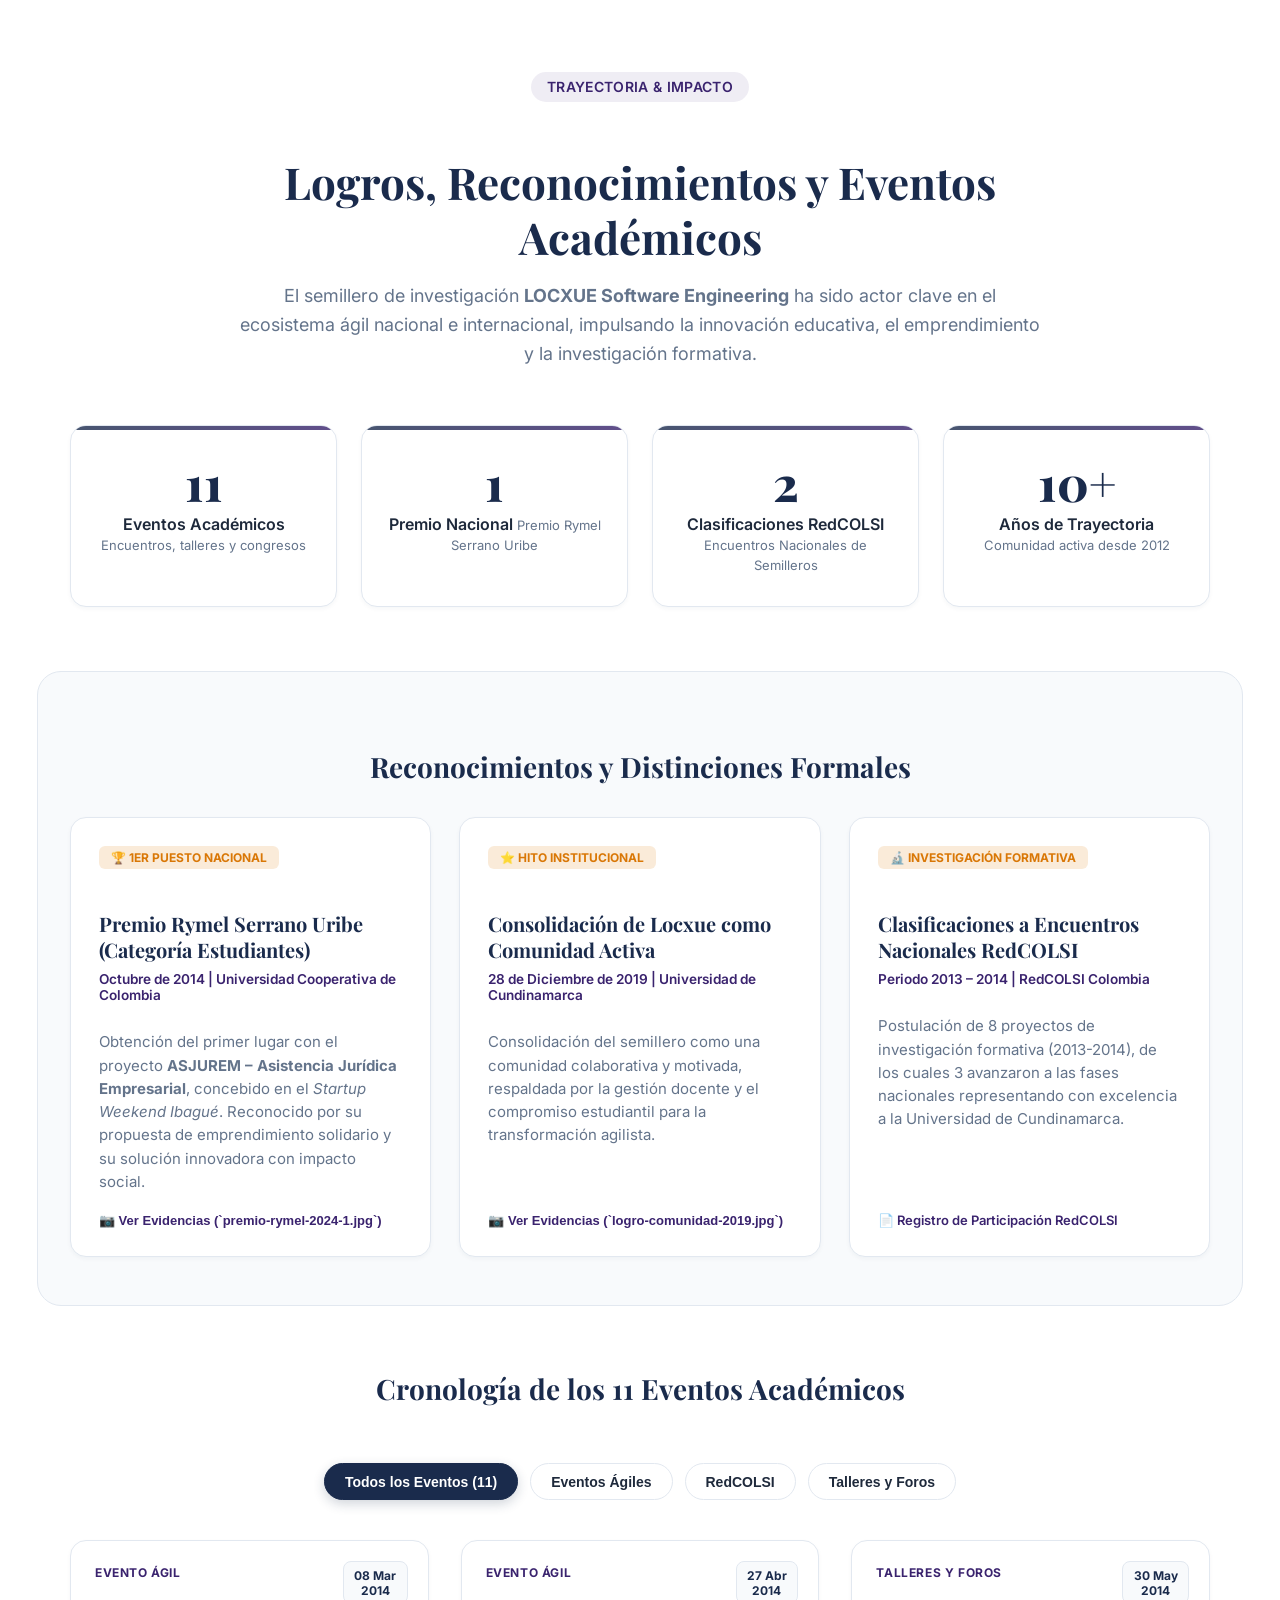
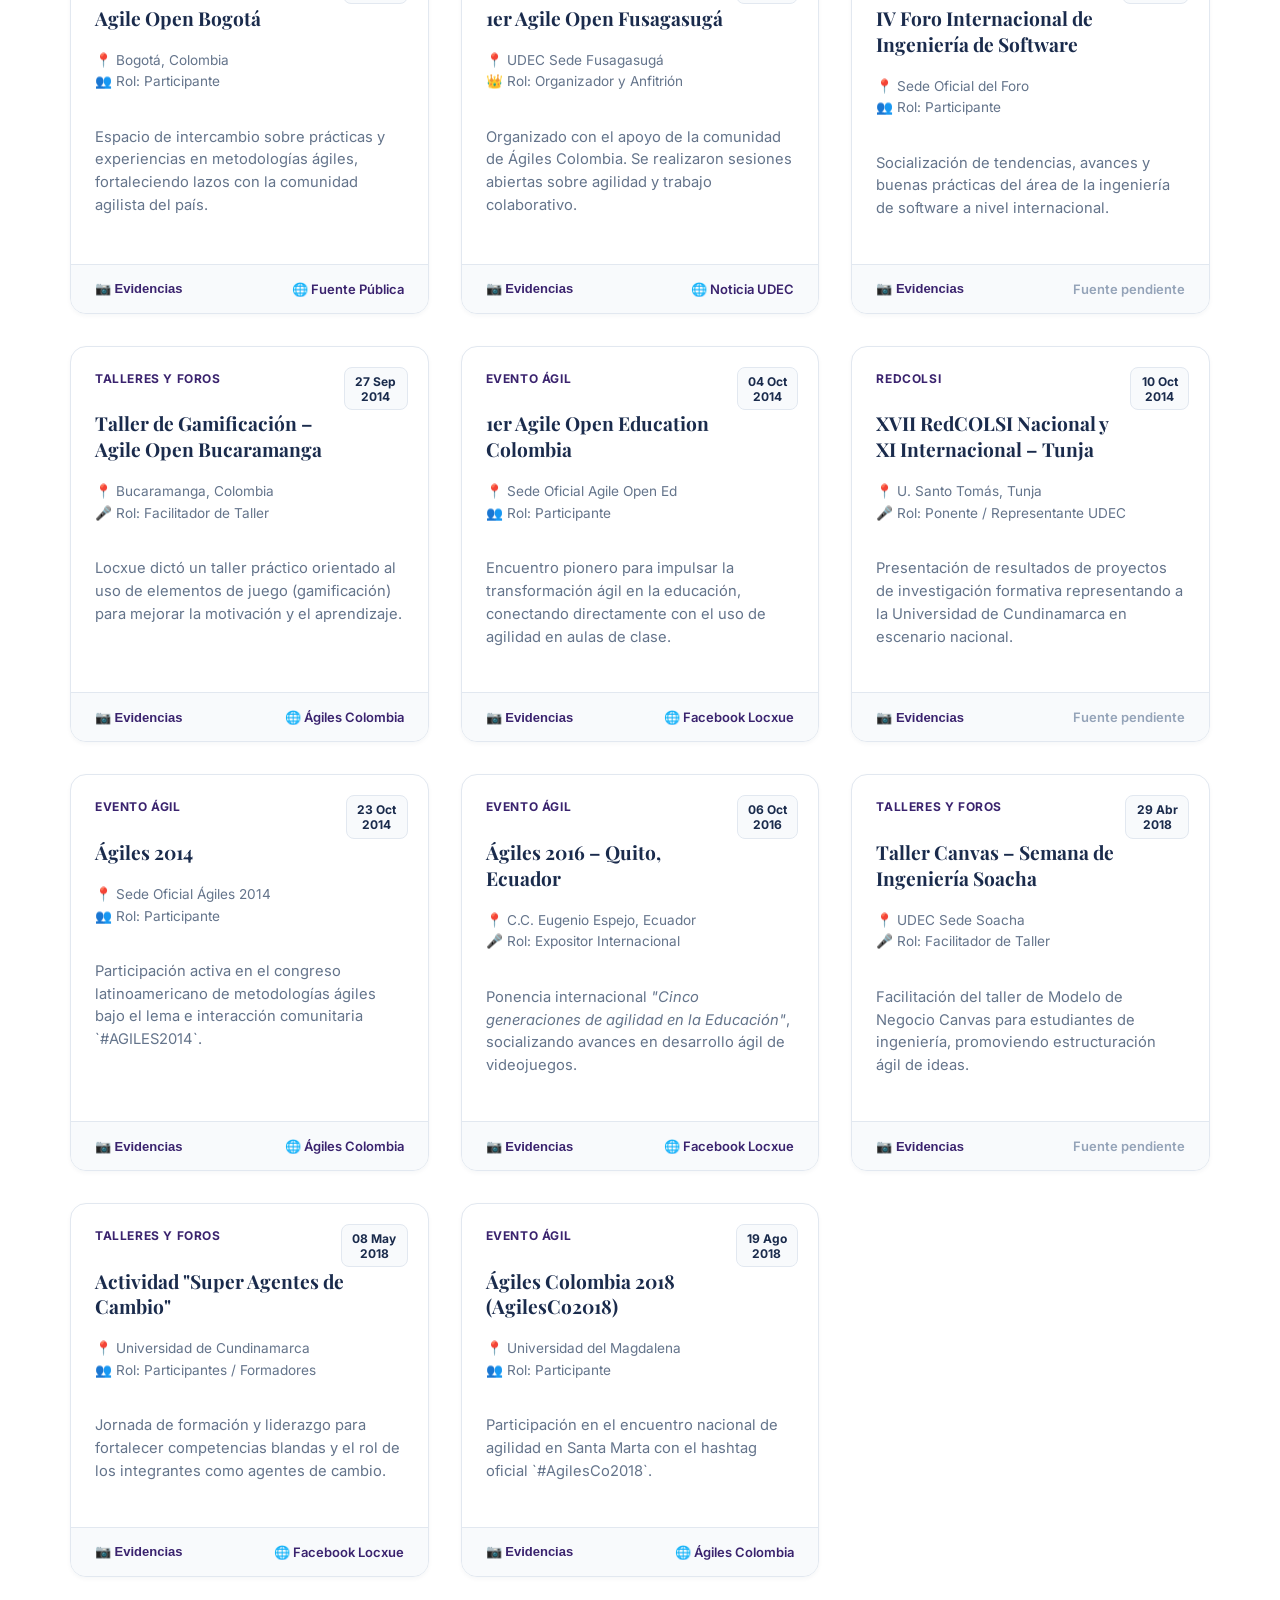
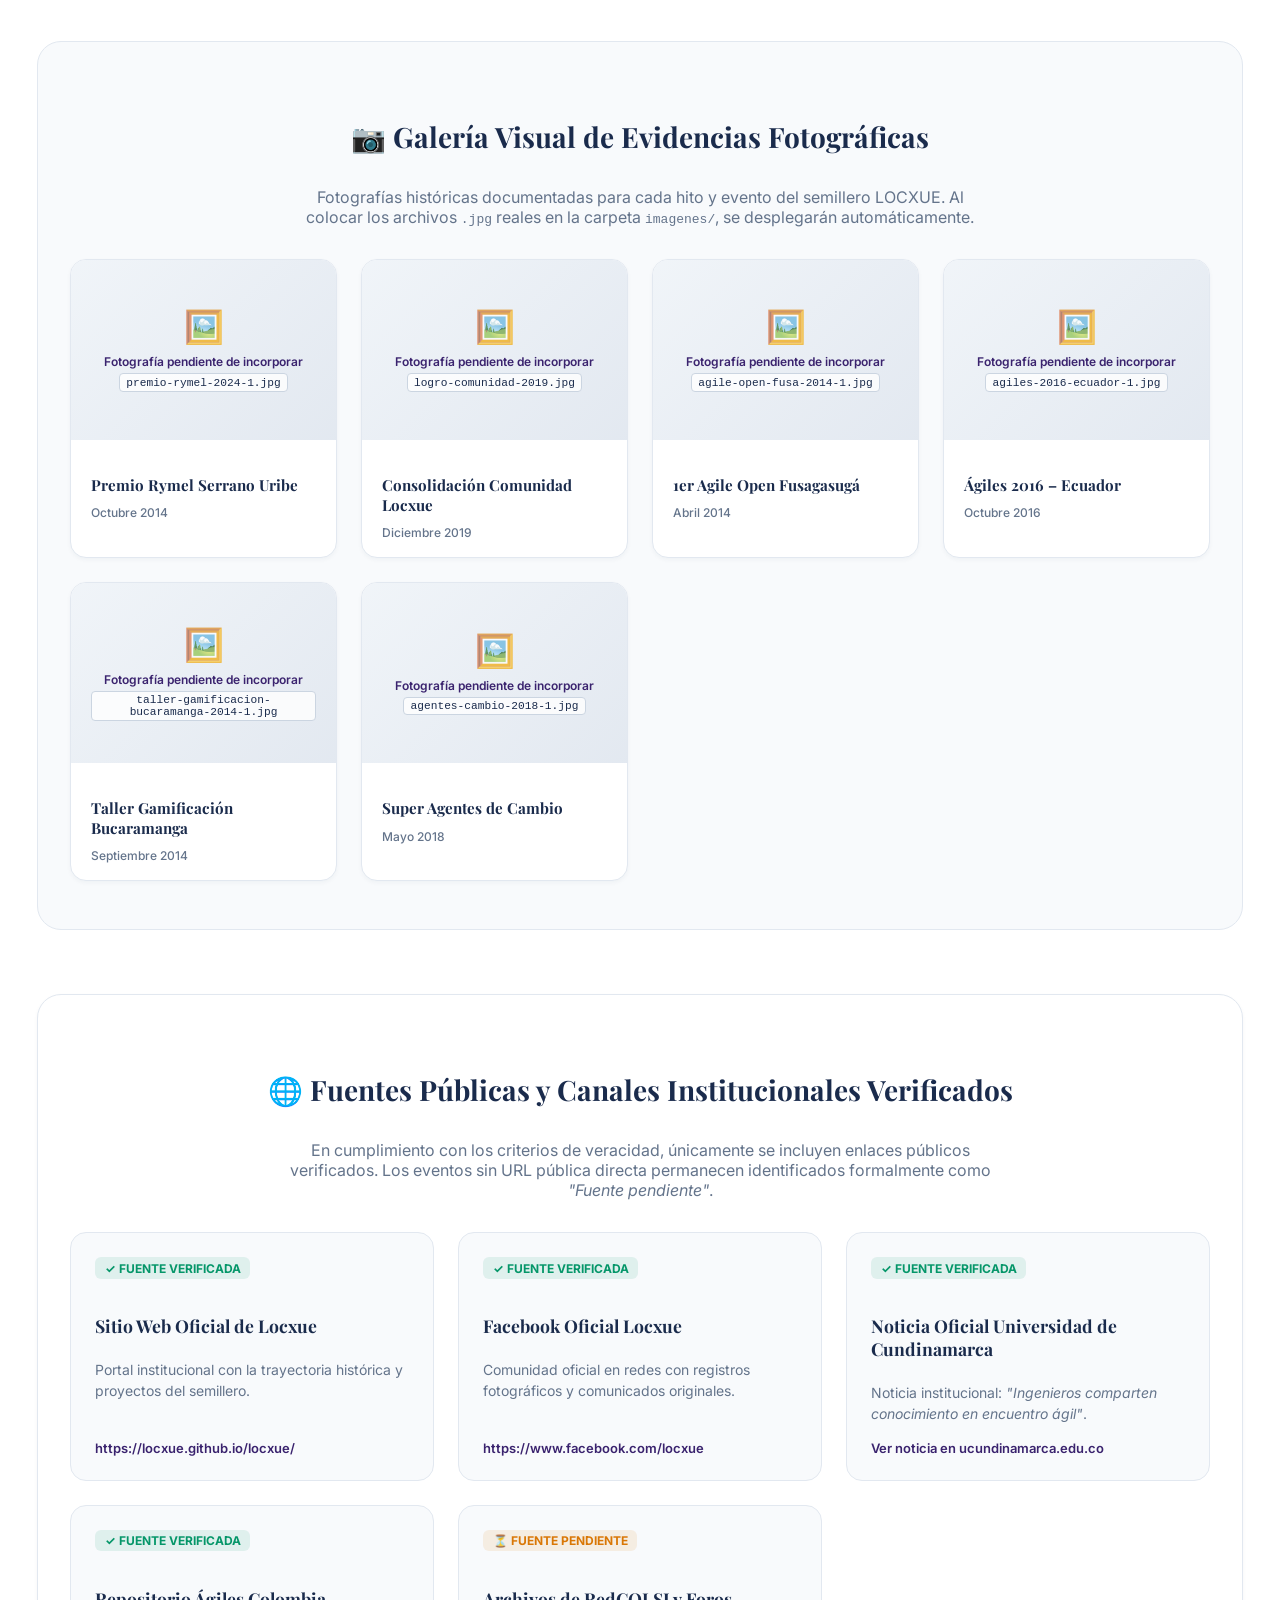
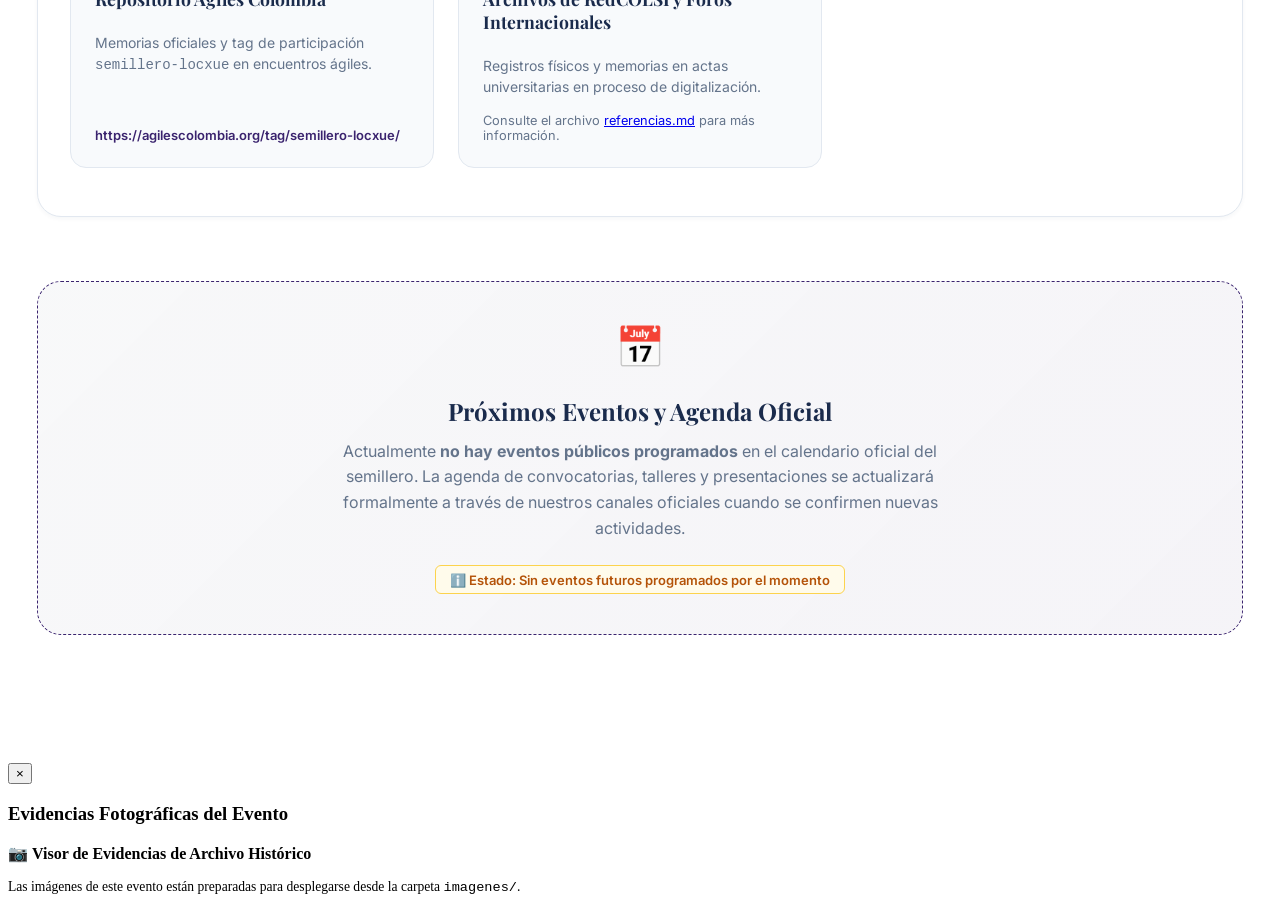
==== contenido/05-logros-eventos/index.html @ 5339eb07 "Implementa modulo de logros y eventos" ====
<!DOCTYPE html>
<html lang="es">
<head>
  <meta charset="UTF-8">
  <meta name="viewport" content="width=device-width, initial-scale=1.0">
  <title>Módulo 05: Logros, Reconocimientos y Eventos | Semillero LOCXUE</title>
  
  <!-- Fuentes Institucionales del Proyecto -->
  <link rel="preconnect" href="https://fonts.googleapis.com">
  <link rel="preconnect" href="https://fonts.gstatic.com" crossorigin>
  <link href="https://fonts.googleapis.com/css2?family=Inter:wght@300;400;500;600;700&family=Playfair+Display:wght@600;700;800&display=swap" rel="stylesheet">
  
  <!-- Estilos Aislados del Módulo -->
  <link rel="stylesheet" href="styles.css">
</head>
<body>

  <!-- ==========================================================================
       INICIO DEL MÓDULO 05: LOGROS Y EVENTOS (.logros-eventos-module)
       ========================================================================== -->
  <section id="logros-eventos" class="logros-eventos-module" aria-labelledby="lem-main-heading">
    
    <!-- Encabezado Principal -->
    <div class="lem-header">
      <span class="lem-header__badge">Trayectoria & Impacto</span>
      <h2 id="lem-main-heading" class="lem-header__title">Logros, Reconocimientos y Eventos Académicos</h2>
      <p class="lem-header__description">
        El semillero de investigación <strong>LOCXUE Software Engineering</strong> ha sido actor clave en el ecosistema ágil nacional e internacional, impulsando la innovación educativa, el emprendimiento y la investigación formativa.
      </p>
    </div>

    <!-- 1. Los 4 Contadores con Valores Reales -->
    <div class="lem-stats-grid">
      <div class="lem-stat-card">
        <span class="lem-stat-card__number" data-target="11">0</span>
        <span class="lem-stat-card__label">Eventos Académicos</span>
        <span class="lem-stat-card__subtext">Encuentros, talleres y congresos</span>
      </div>
      <div class="lem-stat-card">
        <span class="lem-stat-card__number" data-target="1">0</span>
        <span class="lem-stat-card__label">Premio Nacional</span>
        <span class="lem-stat-card__subtext">Premio Rymel Serrano Uribe</span>
      </div>
      <div class="lem-stat-card">
        <span class="lem-stat-card__number" data-target="2">0</span>
        <span class="lem-stat-card__label">Clasificaciones RedCOLSI</span>
        <span class="lem-stat-card__subtext">Encuentros Nacionales de Semilleros</span>
      </div>
      <div class="lem-stat-card">
        <span class="lem-stat-card__number" data-target="10" data-suffix="+">0</span>
        <span class="lem-stat-card__label">Años de Trayectoria</span>
        <span class="lem-stat-card__subtext">Comunidad activa desde 2012</span>
      </div>
    </div>

    <!-- 2. Reconocimientos y Logros Destacados -->
    <div class="lem-highlights-section">
      <h3 class="lem-section-subtitle">Reconocimientos y Distinciones Formales</h3>
      <div class="lem-highlights-grid">
        
        <!-- Reconocimiento 1 -->
        <article class="lem-highlight-card">
          <span class="lem-highlight-card__badge">🏆 1er Puesto Nacional</span>
          <h4 class="lem-highlight-card__title">Premio Rymel Serrano Uribe (Categoría Estudiantes)</h4>
          <div class="lem-highlight-card__meta">Octubre de 2014 | Universidad Cooperativa de Colombia</div>
          <p class="lem-highlight-card__desc">
            Obtención del primer lugar con el proyecto <strong>ASJUREM – Asistencia Jurídica Empresarial</strong>, concebido en el <em>Startup Weekend Ibagué</em>. Reconocido por su propuesta de emprendimiento solidario y su solución innovadora con impacto social.
          </p>
          <button class="lem-btn-link lem-btn-evidence" data-event-title="Premio Rymel Serrano Uribe" data-files="premio-rymel-2024-1.jpg, participantes-2014.jpg">
            📷 Ver Evidencias (`premio-rymel-2024-1.jpg`)
          </button>
        </article>

        <!-- Reconocimiento 2 -->
        <article class="lem-highlight-card">
          <span class="lem-highlight-card__badge">⭐ Hito Institucional</span>
          <h4 class="lem-highlight-card__title">Consolidación de Locxue como Comunidad Activa</h4>
          <div class="lem-highlight-card__meta">28 de Diciembre de 2019 | Universidad de Cundinamarca</div>
          <p class="lem-highlight-card__desc">
            Consolidación del semillero como una comunidad colaborativa y motivada, respaldada por la gestión docente y el compromiso estudiantil para la transformación agilista.
          </p>
          <button class="lem-btn-link lem-btn-evidence" data-event-title="Consolidación de Comunidad Locxue" data-files="logro-comunidad-2019.jpg">
            📷 Ver Evidencias (`logro-comunidad-2019.jpg`)
          </button>
        </article>

        <!-- Reconocimiento 3 -->
        <article class="lem-highlight-card">
          <span class="lem-highlight-card__badge">🔬 Investigación Formativa</span>
          <h4 class="lem-highlight-card__title">Clasificaciones a Encuentros Nacionales RedCOLSI</h4>
          <div class="lem-highlight-card__meta">Periodo 2013 – 2014 | RedCOLSI Colombia</div>
          <p class="lem-highlight-card__desc">
            Postulación de 8 proyectos de investigación formativa (2013-2014), de los cuales 3 avanzaron a las fases nacionales representando con excelencia a la Universidad de Cundinamarca.
          </p>
          <a href="referencias.md" class="lem-btn-link" target="_blank">
            📄 Registro de Participación RedCOLSI
          </a>
        </article>

      </div>
    </div>

    <!-- 3. Filtros por Categorías -->
    <div class="lem-header">
      <h3 class="lem-section-subtitle">Cronología de los 11 Eventos Académicos</h3>
    </div>
    
    <div class="lem-filters-container">
      <button class="lem-filter-btn active" data-filter="todos">Todos los Eventos (11)</button>
      <button class="lem-filter-btn" data-filter="agiles">Eventos Ágiles</button>
      <button class="lem-filter-btn" data-filter="redcolsi">RedCOLSI</button>
      <button class="lem-filter-btn" data-filter="talleres">Talleres y Foros</button>
    </div>

    <!-- 4. Grilla de los 11 Eventos Realizados -->
    <div class="lem-events-grid">
      
      <!-- Evento 1 -->
      <article class="lem-event-card" data-category="agiles">
        <div class="lem-event-card__header">
          <div class="lem-event-card__date-badge">08 Mar<br>2014</div>
          <span class="lem-event-card__category">Evento Ágil</span>
          <h4 class="lem-event-card__title">Agile Open Bogotá</h4>
        </div>
        <div class="lem-event-card__body">
          <ul class="lem-event-card__meta-list">
            <li class="lem-event-card__meta-item">📍 Bogotá, Colombia</li>
            <li class="lem-event-card__meta-item">👥 Rol: Participante</li>
          </ul>
          <p class="lem-event-card__desc">
            Espacio de intercambio sobre prácticas y experiencias en metodologías ágiles, fortaleciendo lazos con la comunidad agilista del país.
          </p>
        </div>
        <div class="lem-event-card__footer">
          <button class="lem-btn-link lem-btn-evidence" data-event-title="Agile Open Bogotá" data-files="agile-open-bogota-2014-1.jpg, agile-open-bogota-2014-2.jpg">
            📷 Evidencias
          </button>
          <a href="https://www.facebook.com/locxue" class="lem-btn-link" target="_blank" rel="noopener">🌐 Fuente Pública</a>
        </div>
      </article>

      <!-- Evento 2 -->
      <article class="lem-event-card" data-category="agiles">
        <div class="lem-event-card__header">
          <div class="lem-event-card__date-badge">27 Abr<br>2014</div>
          <span class="lem-event-card__category">Evento Ágil</span>
          <h4 class="lem-event-card__title">1er Agile Open Fusagasugá</h4>
        </div>
        <div class="lem-event-card__body">
          <ul class="lem-event-card__meta-list">
            <li class="lem-event-card__meta-item">📍 UDEC Sede Fusagasugá</li>
            <li class="lem-event-card__meta-item">👑 Rol: Organizador y Anfitrión</li>
          </ul>
          <p class="lem-event-card__desc">
            Organizado con el apoyo de la comunidad de Ágiles Colombia. Se realizaron sesiones abiertas sobre agilidad y trabajo colaborativo.
          </p>
        </div>
        <div class="lem-event-card__footer">
          <button class="lem-btn-link lem-btn-evidence" data-event-title="1er Agile Open Fusagasugá" data-files="agile-open-fusa-2014-1.jpg, agile-open-fusa-2014-2.jpg, agile-open-fusa-2014-3.jpg">
            📷 Evidencias
          </button>
          <a href="https://www.ucundinamarca.edu.co/index.php/noticias-ucundinamarca/85-noticias-sede-fusagasuga/806-ingenieros-comparten-conocimiento-en-el-encuentro-de-metodologias-agiles" class="lem-btn-link" target="_blank" rel="noopener">🌐 Noticia UDEC</a>
        </div>
      </article>

      <!-- Evento 3 -->
      <article class="lem-event-card" data-category="talleres">
        <div class="lem-event-card__header">
          <div class="lem-event-card__date-badge">30 May<br>2014</div>
          <span class="lem-event-card__category">Talleres y Foros</span>
          <h4 class="lem-event-card__title">IV Foro Internacional de Ingeniería de Software</h4>
        </div>
        <div class="lem-event-card__body">
          <ul class="lem-event-card__meta-list">
            <li class="lem-event-card__meta-item">📍 Sede Oficial del Foro</li>
            <li class="lem-event-card__meta-item">👥 Rol: Participante</li>
          </ul>
          <p class="lem-event-card__desc">
            Socialización de tendencias, avances y buenas prácticas del área de la ingeniería de software a nivel internacional.
          </p>
        </div>
        <div class="lem-event-card__footer">
          <button class="lem-btn-link lem-btn-evidence" data-event-title="IV Foro Internacional de Ingeniería de Software" data-files="foro-internacional-2014-1.jpg, foro-internacional-2014-2.jpg">
            📷 Evidencias
          </button>
          <span class="lem-btn-link lem-btn-link--disabled">Fuente pendiente</span>
        </div>
      </article>

      <!-- Evento 4 -->
      <article class="lem-event-card" data-category="talleres">
        <div class="lem-event-card__header">
          <div class="lem-event-card__date-badge">27 Sep<br>2014</div>
          <span class="lem-event-card__category">Talleres y Foros</span>
          <h4 class="lem-event-card__title">Taller de Gamificación – Agile Open Bucaramanga</h4>
        </div>
        <div class="lem-event-card__body">
          <ul class="lem-event-card__meta-list">
            <li class="lem-event-card__meta-item">📍 Bucaramanga, Colombia</li>
            <li class="lem-event-card__meta-item">🎤 Rol: Facilitador de Taller</li>
          </ul>
          <p class="lem-event-card__desc">
            Locxue dictó un taller práctico orientado al uso de elementos de juego (gamificación) para mejorar la motivación y el aprendizaje.
          </p>
        </div>
        <div class="lem-event-card__footer">
          <button class="lem-btn-link lem-btn-evidence" data-event-title="Taller de Gamificación Bucaramanga" data-files="taller-gamificacion-bucaramanga-2014-1.jpg, taller-gamificacion-bucaramanga-2014-2.jpg">
            📷 Evidencias
          </button>
          <a href="https://agilescolombia.org/tag/semillero-locxue/" class="lem-btn-link" target="_blank" rel="noopener">🌐 Ágiles Colombia</a>
        </div>
      </article>

      <!-- Evento 5 -->
      <article class="lem-event-card" data-category="agiles">
        <div class="lem-event-card__header">
          <div class="lem-event-card__date-badge">04 Oct<br>2014</div>
          <span class="lem-event-card__category">Evento Ágil</span>
          <h4 class="lem-event-card__title">1er Agile Open Education Colombia</h4>
        </div>
        <div class="lem-event-card__body">
          <ul class="lem-event-card__meta-list">
            <li class="lem-event-card__meta-item">📍 Sede Oficial Agile Open Ed</li>
            <li class="lem-event-card__meta-item">👥 Rol: Participante</li>
          </ul>
          <p class="lem-event-card__desc">
            Encuentro pionero para impulsar la transformación ágil en la educación, conectando directamente con el uso de agilidad en aulas de clase.
          </p>
        </div>
        <div class="lem-event-card__footer">
          <button class="lem-btn-link lem-btn-evidence" data-event-title="1er Agile Open Education Colombia" data-files="agile-open-education-2014-1.jpg, agile-open-education-2014-2.jpg">
            📷 Evidencias
          </button>
          <a href="https://www.facebook.com/locxue" class="lem-btn-link" target="_blank" rel="noopener">🌐 Facebook Locxue</a>
        </div>
      </article>

      <!-- Evento 6 -->
      <article class="lem-event-card" data-category="redcolsi">
        <div class="lem-event-card__header">
          <div class="lem-event-card__date-badge">10 Oct<br>2014</div>
          <span class="lem-event-card__category">RedCOLSI</span>
          <h4 class="lem-event-card__title">XVII RedCOLSI Nacional y XI Internacional – Tunja</h4>
        </div>
        <div class="lem-event-card__body">
          <ul class="lem-event-card__meta-list">
            <li class="lem-event-card__meta-item">📍 U. Santo Tomás, Tunja</li>
            <li class="lem-event-card__meta-item">🎤 Rol: Ponente / Representante UDEC</li>
          </ul>
          <p class="lem-event-card__desc">
            Presentación de resultados de proyectos de investigación formativa representando a la Universidad de Cundinamarca en escenario nacional.
          </p>
        </div>
        <div class="lem-event-card__footer">
          <button class="lem-btn-link lem-btn-evidence" data-event-title="XVII RedCOLSI Tunja" data-files="redcolsi-tunja-2014-1.jpg, redcolsi-tunja-2014-2.jpg">
            📷 Evidencias
          </button>
          <span class="lem-btn-link lem-btn-link--disabled">Fuente pendiente</span>
        </div>
      </article>

      <!-- Evento 7 -->
      <article class="lem-event-card" data-category="agiles">
        <div class="lem-event-card__header">
          <div class="lem-event-card__date-badge">23 Oct<br>2014</div>
          <span class="lem-event-card__category">Evento Ágil</span>
          <h4 class="lem-event-card__title">Ágiles 2014</h4>
        </div>
        <div class="lem-event-card__body">
          <ul class="lem-event-card__meta-list">
            <li class="lem-event-card__meta-item">📍 Sede Oficial Ágiles 2014</li>
            <li class="lem-event-card__meta-item">👥 Rol: Participante</li>
          </ul>
          <p class="lem-event-card__desc">
            Participación activa en el congreso latinoamericano de metodologías ágiles bajo el lema e interacción comunitaria `#AGILES2014`.
          </p>
        </div>
        <div class="lem-event-card__footer">
          <button class="lem-btn-link lem-btn-evidence" data-event-title="Ágiles 2014" data-files="agiles-2014-1.jpg, agiles-2014-2.jpg">
            📷 Evidencias
          </button>
          <a href="https://agilescolombia.org/tag/semillero-locxue/" class="lem-btn-link" target="_blank" rel="noopener">🌐 Ágiles Colombia</a>
        </div>
      </article>

      <!-- Evento 8 -->
      <article class="lem-event-card" data-category="agiles">
        <div class="lem-event-card__header">
          <div class="lem-event-card__date-badge">06 Oct<br>2016</div>
          <span class="lem-event-card__category">Evento Ágil</span>
          <h4 class="lem-event-card__title">Ágiles 2016 – Quito, Ecuador</h4>
        </div>
        <div class="lem-event-card__body">
          <ul class="lem-event-card__meta-list">
            <li class="lem-event-card__meta-item">📍 C.C. Eugenio Espejo, Ecuador</li>
            <li class="lem-event-card__meta-item">🎤 Rol: Expositor Internacional</li>
          </ul>
          <p class="lem-event-card__desc">
            Ponencia internacional <em>"Cinco generaciones de agilidad en la Educación"</em>, socializando avances en desarrollo ágil de videojuegos.
          </p>
        </div>
        <div class="lem-event-card__footer">
          <button class="lem-btn-link lem-btn-evidence" data-event-title="Ágiles 2016 Ecuador" data-files="agiles-2016-ecuador-1.jpg">
            📷 Evidencias
          </button>
          <a href="https://www.facebook.com/locxue" class="lem-btn-link" target="_blank" rel="noopener">🌐 Facebook Locxue</a>
        </div>
      </article>

      <!-- Evento 9 -->
      <article class="lem-event-card" data-category="talleres">
        <div class="lem-event-card__header">
          <div class="lem-event-card__date-badge">29 Abr<br>2018</div>
          <span class="lem-event-card__category">Talleres y Foros</span>
          <h4 class="lem-event-card__title">Taller Canvas – Semana de Ingeniería Soacha</h4>
        </div>
        <div class="lem-event-card__body">
          <ul class="lem-event-card__meta-list">
            <li class="lem-event-card__meta-item">📍 UDEC Sede Soacha</li>
            <li class="lem-event-card__meta-item">🎤 Rol: Facilitador de Taller</li>
          </ul>
          <p class="lem-event-card__desc">
            Facilitación del taller de Modelo de Negocio Canvas para estudiantes de ingeniería, promoviendo estructuración ágil de ideas.
          </p>
        </div>
        <div class="lem-event-card__footer">
          <button class="lem-btn-link lem-btn-evidence" data-event-title="Taller Canvas Soacha" data-files="taller-canvas-soacha-2018-1.jpg, taller-canvas-soacha-2018-2.jpg">
            📷 Evidencias
          </button>
          <span class="lem-btn-link lem-btn-link--disabled">Fuente pendiente</span>
        </div>
      </article>

      <!-- Evento 10 -->
      <article class="lem-event-card" data-category="talleres">
        <div class="lem-event-card__header">
          <div class="lem-event-card__date-badge">08 May<br>2018</div>
          <span class="lem-event-card__category">Talleres y Foros</span>
          <h4 class="lem-event-card__title">Actividad "Super Agentes de Cambio"</h4>
        </div>
        <div class="lem-event-card__body">
          <ul class="lem-event-card__meta-list">
            <li class="lem-event-card__meta-item">📍 Universidad de Cundinamarca</li>
            <li class="lem-event-card__meta-item">👥 Rol: Participantes / Formadores</li>
          </ul>
          <p class="lem-event-card__desc">
            Jornada de formación y liderazgo para fortalecer competencias blandas y el rol de los integrantes como agentes de cambio.
          </p>
        </div>
        <div class="lem-event-card__footer">
          <button class="lem-btn-link lem-btn-evidence" data-event-title="Super Agentes de Cambio" data-files="agentes-cambio-2018-1.jpg, agentes-cambio-2018-2.jpg">
            📷 Evidencias
          </button>
          <a href="https://www.facebook.com/locxue" class="lem-btn-link" target="_blank" rel="noopener">🌐 Facebook Locxue</a>
        </div>
      </article>

      <!-- Evento 11 -->
      <article class="lem-event-card" data-category="agiles">
        <div class="lem-event-card__header">
          <div class="lem-event-card__date-badge">19 Ago<br>2018</div>
          <span class="lem-event-card__category">Evento Ágil</span>
          <h4 class="lem-event-card__title">Ágiles Colombia 2018 (AgilesCo2018)</h4>
        </div>
        <div class="lem-event-card__body">
          <ul class="lem-event-card__meta-list">
            <li class="lem-event-card__meta-item">📍 Universidad del Magdalena</li>
            <li class="lem-event-card__meta-item">👥 Rol: Participante</li>
          </ul>
          <p class="lem-event-card__desc">
            Participación en el encuentro nacional de agilidad en Santa Marta con el hashtag oficial `#AgilesCo2018`.
          </p>
        </div>
        <div class="lem-event-card__footer">
          <button class="lem-btn-link lem-btn-evidence" data-event-title="Ágiles Colombia 2018" data-files="agilesco2018-1.jpg, agilesco2018-2.jpg">
            📷 Evidencias
          </button>
          <a href="https://agilescolombia.org/tag/semillero-locxue/" class="lem-btn-link" target="_blank" rel="noopener">🌐 Ágiles Colombia</a>
        </div>
      </article>

    </div>

    <!-- 5. GALERÍA VISUAL DE EVIDENCIAS FOTOGRÁFICAS (Muestras vinculadas a imagenes/) -->
    <div class="lem-gallery-section">
      <h3 class="lem-section-subtitle">📷 Galería Visual de Evidencias Fotográficas</h3>
      <p style="text-align: center; color: var(--lem-text-muted); margin-bottom: 2rem; max-width: 700px; margin-inline: auto;">
        Fotografías históricas documentadas para cada hito y evento del semillero LOCXUE. Al colocar los archivos <code>.jpg</code> reales en la carpeta <code>imagenes/</code>, se desplegarán automáticamente.
      </p>

      <div class="lem-gallery-grid">
        
        <!-- Foto 1 -->
        <div class="lem-gallery-card">
          <div class="lem-gallery-card__img-box">
            <img src="imagenes/premio-rymel-2024-1.jpg" alt="Evidencia Premio Rymel Serrano Uribe" onerror="this.style.display='none'; this.nextElementSibling.style.display='flex';">
            <div class="lem-gallery-card__fallback" style="display: none;">
              <span class="lem-gallery-card__fallback-icon">🖼️</span>
              <span class="lem-gallery-card__fallback-text">Fotografía pendiente de incorporar</span>
              <span class="lem-gallery-card__fallback-file">premio-rymel-2024-1.jpg</span>
            </div>
          </div>
          <div class="lem-gallery-card__content">
            <h4 class="lem-gallery-card__event-title">Premio Rymel Serrano Uribe</h4>
            <span class="lem-gallery-card__date">Octubre 2014</span>
          </div>
        </div>

        <!-- Foto 2 -->
        <div class="lem-gallery-card">
          <div class="lem-gallery-card__img-box">
            <img src="imagenes/logro-comunidad-2019.jpg" alt="Consolidación Comunidad Locxue" onerror="this.style.display='none'; this.nextElementSibling.style.display='flex';">
            <div class="lem-gallery-card__fallback" style="display: none;">
              <span class="lem-gallery-card__fallback-icon">🖼️</span>
              <span class="lem-gallery-card__fallback-text">Fotografía pendiente de incorporar</span>
              <span class="lem-gallery-card__fallback-file">logro-comunidad-2019.jpg</span>
            </div>
          </div>
          <div class="lem-gallery-card__content">
            <h4 class="lem-gallery-card__event-title">Consolidación Comunidad Locxue</h4>
            <span class="lem-gallery-card__date">Diciembre 2019</span>
          </div>
        </div>

        <!-- Foto 3 -->
        <div class="lem-gallery-card">
          <div class="lem-gallery-card__img-box">
            <img src="imagenes/agile-open-fusa-2014-1.jpg" alt="1er Agile Open Fusagasugá" onerror="this.style.display='none'; this.nextElementSibling.style.display='flex';">
            <div class="lem-gallery-card__fallback" style="display: none;">
              <span class="lem-gallery-card__fallback-icon">🖼️</span>
              <span class="lem-gallery-card__fallback-text">Fotografía pendiente de incorporar</span>
              <span class="lem-gallery-card__fallback-file">agile-open-fusa-2014-1.jpg</span>
            </div>
          </div>
          <div class="lem-gallery-card__content">
            <h4 class="lem-gallery-card__event-title">1er Agile Open Fusagasugá</h4>
            <span class="lem-gallery-card__date">Abril 2014</span>
          </div>
        </div>

        <!-- Foto 4 -->
        <div class="lem-gallery-card">
          <div class="lem-gallery-card__img-box">
            <img src="imagenes/agiles-2016-ecuador-1.jpg" alt="Ágiles 2016 Ecuador" onerror="this.style.display='none'; this.nextElementSibling.style.display='flex';">
            <div class="lem-gallery-card__fallback" style="display: none;">
              <span class="lem-gallery-card__fallback-icon">🖼️</span>
              <span class="lem-gallery-card__fallback-text">Fotografía pendiente de incorporar</span>
              <span class="lem-gallery-card__fallback-file">agiles-2016-ecuador-1.jpg</span>
            </div>
          </div>
          <div class="lem-gallery-card__content">
            <h4 class="lem-gallery-card__event-title">Ágiles 2016 – Ecuador</h4>
            <span class="lem-gallery-card__date">Octubre 2016</span>
          </div>
        </div>

        <!-- Foto 5 -->
        <div class="lem-gallery-card">
          <div class="lem-gallery-card__img-box">
            <img src="imagenes/taller-gamificacion-bucaramanga-2014-1.jpg" alt="Taller Gamificación Bucaramanga" onerror="this.style.display='none'; this.nextElementSibling.style.display='flex';">
            <div class="lem-gallery-card__fallback" style="display: none;">
              <span class="lem-gallery-card__fallback-icon">🖼️</span>
              <span class="lem-gallery-card__fallback-text">Fotografía pendiente de incorporar</span>
              <span class="lem-gallery-card__fallback-file">taller-gamificacion-bucaramanga-2014-1.jpg</span>
            </div>
          </div>
          <div class="lem-gallery-card__content">
            <h4 class="lem-gallery-card__event-title">Taller Gamificación Bucaramanga</h4>
            <span class="lem-gallery-card__date">Septiembre 2014</span>
          </div>
        </div>

        <!-- Foto 6 -->
        <div class="lem-gallery-card">
          <div class="lem-gallery-card__img-box">
            <img src="imagenes/agentes-cambio-2018-1.jpg" alt="Super Agentes de Cambio" onerror="this.style.display='none'; this.nextElementSibling.style.display='flex';">
            <div class="lem-gallery-card__fallback" style="display: none;">
              <span class="lem-gallery-card__fallback-icon">🖼️</span>
              <span class="lem-gallery-card__fallback-text">Fotografía pendiente de incorporar</span>
              <span class="lem-gallery-card__fallback-file">agentes-cambio-2018-1.jpg</span>
            </div>
          </div>
          <div class="lem-gallery-card__content">
            <h4 class="lem-gallery-card__event-title">Super Agentes de Cambio</h4>
            <span class="lem-gallery-card__date">Mayo 2018</span>
          </div>
        </div>

      </div>
    </div>

    <!-- 6. SECCIÓN VISIBLE DE FUENTES PÚBLICAS VERIFICADAS -->
    <div class="lem-sources-section">
      <h3 class="lem-section-subtitle">🌐 Fuentes Públicas y Canales Institucionales Verificados</h3>
      <p style="text-align: center; color: var(--lem-text-muted); max-width: 750px; margin-inline: auto;">
        En cumplimiento con los criterios de veracidad, únicamente se incluyen enlaces públicos verificados. Los eventos sin URL pública directa permanecen identificados formalmente como <em>"Fuente pendiente"</em>.
      </p>

      <div class="lem-sources-grid">
        
        <!-- Fuente 1 -->
        <div class="lem-source-card">
          <span class="lem-source-card__status lem-source-card__status--verified">✓ Fuente Verificada</span>
          <h4 class="lem-source-card__title">Sitio Web Oficial de Locxue</h4>
          <p class="lem-source-card__desc">Portal institucional con la trayectoria histórica y proyectos del semillero.</p>
          <a href="https://locxue.github.io/locxue/" class="lem-source-card__link" target="_blank" rel="noopener">https://locxue.github.io/locxue/</a>
        </div>

        <!-- Fuente 2 -->
        <div class="lem-source-card">
          <span class="lem-source-card__status lem-source-card__status--verified">✓ Fuente Verificada</span>
          <h4 class="lem-source-card__title">Facebook Oficial Locxue</h4>
          <p class="lem-source-card__desc">Comunidad oficial en redes con registros fotográficos y comunicados originales.</p>
          <a href="https://www.facebook.com/locxue" class="lem-source-card__link" target="_blank" rel="noopener">https://www.facebook.com/locxue</a>
        </div>

        <!-- Fuente 3 -->
        <div class="lem-source-card">
          <span class="lem-source-card__status lem-source-card__status--verified">✓ Fuente Verificada</span>
          <h4 class="lem-source-card__title">Noticia Oficial Universidad de Cundinamarca</h4>
          <p class="lem-source-card__desc">Noticia institucional: <em>"Ingenieros comparten conocimiento en encuentro ágil"</em>.</p>
          <a href="https://www.ucundinamarca.edu.co/index.php/noticias-ucundinamarca/85-noticias-sede-fusagasuga/806-ingenieros-comparten-conocimiento-en-el-encuentro-de-metodologias-agiles" class="lem-source-card__link" target="_blank" rel="noopener">Ver noticia en ucundinamarca.edu.co</a>
        </div>

        <!-- Fuente 4 -->
        <div class="lem-source-card">
          <span class="lem-source-card__status lem-source-card__status--verified">✓ Fuente Verificada</span>
          <h4 class="lem-source-card__title">Repositorio Ágiles Colombia</h4>
          <p class="lem-source-card__desc">Memorias oficiales y tag de participación <code>semillero-locxue</code> en encuentros ágiles.</p>
          <a href="https://agilescolombia.org/tag/semillero-locxue/" class="lem-source-card__link" target="_blank" rel="noopener">https://agilescolombia.org/tag/semillero-locxue/</a>
        </div>

        <!-- Fuente 5 (Pendiente) -->
        <div class="lem-source-card">
          <span class="lem-source-card__status lem-source-card__status--pending">⏳ Fuente Pendiente</span>
          <h4 class="lem-source-card__title">Archivos de RedCOLSI y Foros Internacionales</h4>
          <p class="lem-source-card__desc">Registros físicos y memorias en actas universitarias en proceso de digitalización.</p>
          <span style="font-size: 0.8rem; color: var(--lem-text-muted);">Consulte el archivo <a href="referencias.md" target="_blank">referencias.md</a> para más información.</span>
        </div>

      </div>
    </div>

    <!-- 7. Sección de Eventos Futuros (Transparencia e Información Oficial) -->
    <div class="lem-future-events-card">
      <span class="lem-future-events-card__icon">📅</span>
      <h3 class="lem-future-events-card__title">Próximos Eventos y Agenda Oficial</h3>
      <p class="lem-future-events-card__desc">
        Actualmente <strong>no hay eventos públicos programados</strong> en el calendario oficial del semillero. La agenda de convocatorias, talleres y presentaciones se actualizará formalmente a través de nuestros canales oficiales cuando se confirmen nuevas actividades.
      </p>
      <span class="lem-future-events-card__note">ℹ️ Estado: Sin eventos futuros programados por el momento</span>
    </div>

  </section>

  <!-- Modal de Evidencias Fotograficas -->
  <div id="lem-evidence-modal" class="lem-modal" role="dialog" aria-modal="true" aria-labelledby="lem-modal-title">
    <div class="lem-modal__content">
      <button id="lem-modal-close" class="lem-modal__close" aria-label="Cerrar modal">&times;</button>
      <h3 id="lem-modal-title" class="lem-modal__title">Evidencias Fotográficas del Evento</h3>
      
      <div class="lem-modal__img-placeholder">
        <p>📷 <strong>Visor de Evidencias de Archivo Histórico</strong></p>
        <p style="font-size: 0.85rem; margin-top: 0.5rem;">
          Las imágenes de este evento están preparadas para desplegarse desde la carpeta <code>imagenes/</code>.
        </p>
      </div>

      <ul id="lem-modal-files" class="lem-modal__file-list">
        <!-- Inserción dinámica de archivos referenciados -->
      </ul>
    </div>
  </div>

  <!-- Scripts Aislados del Módulo -->
  <script src="script.js"></script>
</body>
</html>
---- contenido/05-logros-eventos/styles.css ----
/* ==========================================================================
   MÓDULO: 05 - LOGROS, RECONOCIMIENTOS Y EVENTOS
   Diseño aislado para Semillero LOCXUE Software Engineering
   Namespace de aislamiento: .logros-eventos-module
   ========================================================================== */

/* Variables de ámbito de módulo (respetan la identidad del sitio web) */
.logros-eventos-module {
  --lem-primary: #1A2B4C;
  --lem-secondary: #3A236E;
  --lem-accent: #D97706;
  --lem-accent-glow: rgba(217, 119, 6, 0.15);
  --lem-success: #059669;
  --lem-success-bg: rgba(5, 150, 105, 0.1);
  --lem-pending: #D97706;
  --lem-pending-bg: rgba(217, 119, 6, 0.1);
  --lem-bg-white: #FFFFFF;
  --lem-bg-soft: #F8FAFC;
  --lem-bg-card: #FFFFFF;
  --lem-text-main: #1E293B;
  --lem-text-muted: #64748B;
  --lem-text-inverse: #FFFFFF;
  --lem-border: #E2E8F0;
  --lem-shadow-sm: 0 2px 4px rgba(26, 43, 76, 0.04);
  --lem-shadow-md: 0 10px 25px -5px rgba(26, 43, 76, 0.08), 0 8px 10px -6px rgba(26, 43, 76, 0.04);
  --lem-shadow-lg: 0 20px 30px -10px rgba(26, 43, 76, 0.12);
  --lem-radius-sm: 8px;
  --lem-radius-md: 16px;
  --lem-radius-lg: 24px;
  --lem-font-heading: 'Playfair Display', Georgia, serif;
  --lem-font-body: 'Inter', Roboto, -apple-system, sans-serif;
  --lem-transition: all 0.3s cubic-bezier(0.4, 0, 0.2, 1);

  font-family: var(--lem-font-body);
  color: var(--lem-text-main);
  background-color: var(--lem-bg-white);
  padding: 4rem 1.5rem;
  box-sizing: border-box;
}

/* --------------------------------------------------------------------------
   Encabezado de Sección
   -------------------------------------------------------------------------- */
.logros-eventos-module .lem-header {
  text-align: center;
  max-width: 800px;
  margin: 0 auto 3.5rem auto;
}

.logros-eventos-module .lem-header__badge {
  display: inline-flex;
  align-items: center;
  gap: 0.5rem;
  padding: 0.4rem 1rem;
  background: rgba(58, 35, 110, 0.08);
  color: var(--lem-secondary);
  font-size: 0.875rem;
  font-weight: 600;
  border-radius: 9999px;
  margin-bottom: 1rem;
  letter-spacing: 0.025em;
  text-transform: uppercase;
}

.logros-eventos-module .lem-header__title {
  font-family: var(--lem-font-heading);
  font-size: clamp(2rem, 3.5vw, 2.75rem);
  color: var(--lem-primary);
  line-height: 1.25;
  margin-bottom: 1rem;
  font-weight: 700;
}

.logros-eventos-module .lem-header__description {
  font-size: 1.125rem;
  color: var(--lem-text-muted);
  line-height: 1.6;
}

/* --------------------------------------------------------------------------
   1. Contadores y Métricas (4 Indicadores Reales)
   -------------------------------------------------------------------------- */
.logros-eventos-module .lem-stats-grid {
  display: grid;
  grid-template-columns: repeat(auto-fit, minmax(220px, 1fr));
  gap: 1.5rem;
  max-width: 1140px;
  margin: 0 auto 4rem auto;
}

.logros-eventos-module .lem-stat-card {
  background: var(--lem-bg-card);
  border: 1px solid var(--lem-border);
  border-radius: var(--lem-radius-md);
  padding: 2rem 1.5rem;
  text-align: center;
  box-shadow: var(--lem-shadow-sm);
  transition: var(--lem-transition);
  position: relative;
  overflow: hidden;
}

.logros-eventos-module .lem-stat-card::before {
  content: '';
  position: absolute;
  top: 0;
  left: 0;
  width: 100%;
  height: 4px;
  background: linear-gradient(90deg, var(--lem-primary), var(--lem-secondary));
  opacity: 0.8;
}

.logros-eventos-module .lem-stat-card:hover {
  transform: translateY(-5px);
  box-shadow: var(--lem-shadow-md);
  border-color: rgba(58, 35, 110, 0.2);
}

.logros-eventos-module .lem-stat-card__number {
  font-family: var(--lem-font-heading);
  font-size: 3rem;
  font-weight: 800;
  color: var(--lem-primary);
  line-height: 1;
  margin-bottom: 0.5rem;
  display: block;
}

.logros-eventos-module .lem-stat-card__label {
  font-size: 1rem;
  font-weight: 600;
  color: var(--lem-text-main);
  margin-bottom: 0.25rem;
}

.logros-eventos-module .lem-stat-card__subtext {
  font-size: 0.8125rem;
  color: var(--lem-text-muted);
}

/* --------------------------------------------------------------------------
   2. Reconocimientos y Logros Destacados
   -------------------------------------------------------------------------- */
.logros-eventos-module .lem-highlights-section {
  background: var(--lem-bg-soft);
  border-radius: var(--lem-radius-lg);
  padding: 3rem 2rem;
  max-width: 1140px;
  margin: 0 auto 4rem auto;
  border: 1px solid var(--lem-border);
}

.logros-eventos-module .lem-section-subtitle {
  font-family: var(--lem-font-heading);
  font-size: 1.75rem;
  color: var(--lem-primary);
  margin-bottom: 2rem;
  text-align: center;
}

.logros-eventos-module .lem-highlights-grid {
  display: grid;
  grid-template-columns: repeat(auto-fit, minmax(300px, 1fr));
  gap: 1.75rem;
}

.logros-eventos-module .lem-highlight-card {
  background: var(--lem-bg-white);
  border-radius: var(--lem-radius-md);
  padding: 1.75rem;
  border: 1px solid var(--lem-border);
  box-shadow: var(--lem-shadow-sm);
  transition: var(--lem-transition);
  display: flex;
  flex-direction: column;
}

.logros-eventos-module .lem-highlight-card:hover {
  box-shadow: var(--lem-shadow-md);
  border-color: rgba(58, 35, 110, 0.2);
}

.logros-eventos-module .lem-highlight-card__badge {
  display: inline-flex;
  align-items: center;
  gap: 0.35rem;
  align-self: flex-start;
  padding: 0.25rem 0.75rem;
  border-radius: 6px;
  background: var(--lem-accent-glow);
  color: var(--lem-accent);
  font-size: 0.75rem;
  font-weight: 700;
  text-transform: uppercase;
  margin-bottom: 1rem;
}

.logros-eventos-module .lem-highlight-card__title {
  font-family: var(--lem-font-heading);
  font-size: 1.25rem;
  color: var(--lem-primary);
  margin-bottom: 0.5rem;
  line-height: 1.3;
}

.logros-eventos-module .lem-highlight-card__meta {
  font-size: 0.85rem;
  color: var(--lem-secondary);
  font-weight: 600;
  margin-bottom: 0.75rem;
}

.logros-eventos-module .lem-highlight-card__desc {
  font-size: 0.9375rem;
  color: var(--lem-text-muted);
  line-height: 1.55;
  margin-bottom: 1.25rem;
  flex-grow: 1;
}

/* --------------------------------------------------------------------------
   3. Filtros Dinámicos
   -------------------------------------------------------------------------- */
.logros-eventos-module .lem-filters-container {
  display: flex;
  justify-content: center;
  flex-wrap: wrap;
  gap: 0.75rem;
  max-width: 1140px;
  margin: 0 auto 2.5rem auto;
}

.logros-eventos-module .lem-filter-btn {
  background: var(--lem-bg-white);
  border: 1px solid var(--lem-border);
  color: var(--lem-text-main);
  padding: 0.6rem 1.25rem;
  border-radius: 9999px;
  font-size: 0.875rem;
  font-weight: 600;
  cursor: pointer;
  transition: var(--lem-transition);
}

.logros-eventos-module .lem-filter-btn:hover {
  background: var(--lem-bg-soft);
  border-color: var(--lem-secondary);
  color: var(--lem-secondary);
}

.logros-eventos-module .lem-filter-btn.active {
  background: var(--lem-primary);
  border-color: var(--lem-primary);
  color: var(--lem-text-inverse);
  box-shadow: 0 4px 12px rgba(26, 43, 76, 0.2);
}

/* --------------------------------------------------------------------------
   4. Cronología de Eventos (Grid / Tarjetas)
   -------------------------------------------------------------------------- */
.logros-eventos-module .lem-events-grid {
  display: grid;
  grid-template-columns: repeat(auto-fill, minmax(320px, 1fr));
  gap: 2rem;
  max-width: 1140px;
  margin: 0 auto 4rem auto;
}

.logros-eventos-module .lem-event-card {
  background: var(--lem-bg-card);
  border: 1px solid var(--lem-border);
  border-radius: var(--lem-radius-md);
  overflow: hidden;
  box-shadow: var(--lem-shadow-sm);
  transition: var(--lem-transition);
  display: flex;
  flex-direction: column;
  position: relative;
}

.logros-eventos-module .lem-event-card:hover {
  transform: translateY(-6px);
  box-shadow: var(--lem-shadow-lg);
  border-color: rgba(26, 43, 76, 0.15);
}

.logros-eventos-module .lem-event-card__header {
  padding: 1.5rem 1.5rem 0.5rem 1.5rem;
  position: relative;
}

.logros-eventos-module .lem-event-card__date-badge {
  position: absolute;
  top: 1.25rem;
  right: 1.25rem;
  background: var(--lem-bg-soft);
  border: 1px solid var(--lem-border);
  border-radius: 8px;
  padding: 0.35rem 0.65rem;
  text-align: center;
  font-size: 0.75rem;
  font-weight: 700;
  color: var(--lem-primary);
}

.logros-eventos-module .lem-event-card__category {
  font-size: 0.75rem;
  font-weight: 700;
  text-transform: uppercase;
  color: var(--lem-secondary);
  letter-spacing: 0.05em;
  margin-bottom: 0.5rem;
  display: block;
}

.logros-eventos-module .lem-event-card__title {
  font-family: var(--lem-font-heading);
  font-size: 1.2rem;
  color: var(--lem-primary);
  line-height: 1.35;
  margin-bottom: 0.75rem;
  padding-right: 3.5rem;
}

.logros-eventos-module .lem-event-card__body {
  padding: 0 1.5rem 1.5rem 1.5rem;
  flex-grow: 1;
  display: flex;
  flex-direction: column;
}

.logros-eventos-module .lem-event-card__meta-list {
  list-style: none;
  padding: 0;
  margin: 0 0 1rem 0;
  font-size: 0.85rem;
  color: var(--lem-text-muted);
}

.logros-eventos-module .lem-event-card__meta-item {
  display: flex;
  align-items: center;
  gap: 0.4rem;
  margin-bottom: 0.35rem;
}

.logros-eventos-module .lem-event-card__desc {
  font-size: 0.92rem;
  color: var(--lem-text-muted);
  line-height: 1.55;
  margin-bottom: 1.25rem;
  flex-grow: 1;
}

.logros-eventos-module .lem-event-card__footer {
  padding: 1rem 1.5rem;
  background: var(--lem-bg-soft);
  border-top: 1px solid var(--lem-border);
  display: flex;
  justify-content: space-between;
  align-items: center;
  gap: 0.5rem;
}

.logros-eventos-module .lem-btn-link {
  display: inline-flex;
  align-items: center;
  gap: 0.35rem;
  font-size: 0.8125rem;
  font-weight: 600;
  color: var(--lem-secondary);
  text-decoration: none;
  transition: var(--lem-transition);
  cursor: pointer;
  border: none;
  background: transparent;
  padding: 0;
}

.logros-eventos-module .lem-btn-link:hover {
  color: var(--lem-primary);
  text-decoration: underline;
}

.logros-eventos-module .lem-btn-link--disabled {
  color: #94A3B8;
  cursor: not-allowed;
}

.logros-eventos-module .lem-btn-link--disabled:hover {
  text-decoration: none;
  color: #94A3B8;
}

/* --------------------------------------------------------------------------
   5. Galería Visual de Evidencias Fotográficas (CON FALLBACK ELEGANTE)
   -------------------------------------------------------------------------- */
.logros-eventos-module .lem-gallery-section {
  max-width: 1140px;
  margin: 0 auto 4rem auto;
  background: var(--lem-bg-soft);
  border-radius: var(--lem-radius-lg);
  padding: 3rem 2rem;
  border: 1px solid var(--lem-border);
}

.logros-eventos-module .lem-gallery-grid {
  display: grid;
  grid-template-columns: repeat(auto-fill, minmax(260px, 1fr));
  gap: 1.5rem;
}

.logros-eventos-module .lem-gallery-card {
  background: var(--lem-bg-white);
  border-radius: var(--lem-radius-md);
  overflow: hidden;
  border: 1px solid var(--lem-border);
  box-shadow: var(--lem-shadow-sm);
  transition: var(--lem-transition);
  display: flex;
  flex-direction: column;
}

.logros-eventos-module .lem-gallery-card:hover {
  transform: translateY(-4px);
  box-shadow: var(--lem-shadow-md);
}

.logros-eventos-module .lem-gallery-card__img-box {
  width: 100%;
  height: 180px;
  background: #E2E8F0;
  position: relative;
  overflow: hidden;
  display: flex;
  align-items: center;
  justify-content: center;
}

.logros-eventos-module .lem-gallery-card__img-box img {
  width: 100%;
  height: 100%;
  object-fit: cover;
  display: block;
}

/* Fallback visual cuando la foto no existe aún */
.logros-eventos-module .lem-gallery-card__fallback {
  display: flex;
  flex-direction: column;
  align-items: center;
  justify-content: center;
  text-align: center;
  padding: 1.25rem;
  width: 100%;
  height: 100%;
  background: linear-gradient(135deg, #F1F5F9, #E2E8F0);
  color: var(--lem-text-muted);
}

.logros-eventos-module .lem-gallery-card__fallback-icon {
  font-size: 2rem;
  margin-bottom: 0.5rem;
  opacity: 0.7;
}

.logros-eventos-module .lem-gallery-card__fallback-text {
  font-size: 0.75rem;
  font-weight: 600;
  color: var(--lem-secondary);
  margin-bottom: 0.25rem;
}

.logros-eventos-module .lem-gallery-card__fallback-file {
  font-family: monospace;
  font-size: 0.7rem;
  background: rgba(255, 255, 255, 0.8);
  padding: 0.15rem 0.4rem;
  border-radius: 4px;
  color: var(--lem-primary);
  border: 1px solid #CBD5E1;
}

.logros-eventos-module .lem-gallery-card__content {
  padding: 1rem 1.25rem;
  flex-grow: 1;
}

.logros-eventos-module .lem-gallery-card__event-title {
  font-family: var(--lem-font-heading);
  font-size: 0.95rem;
  color: var(--lem-primary);
  margin-bottom: 0.35rem;
  line-height: 1.3;
}

.logros-eventos-module .lem-gallery-card__date {
  font-size: 0.75rem;
  color: var(--lem-text-muted);
  font-weight: 500;
}

/* --------------------------------------------------------------------------
   6. Sección Visible de Fuentes Públicas Verificadas
   -------------------------------------------------------------------------- */
.logros-eventos-module .lem-sources-section {
  max-width: 1140px;
  margin: 0 auto 4rem auto;
  background: var(--lem-bg-white);
  border-radius: var(--lem-radius-lg);
  padding: 3rem 2rem;
  border: 1px solid var(--lem-border);
  box-shadow: var(--lem-shadow-sm);
}

.logros-eventos-module .lem-sources-grid {
  display: grid;
  grid-template-columns: repeat(auto-fit, minmax(280px, 1fr));
  gap: 1.5rem;
  margin-top: 2rem;
}

.logros-eventos-module .lem-source-card {
  background: var(--lem-bg-soft);
  border-radius: var(--lem-radius-md);
  padding: 1.5rem;
  border: 1px solid var(--lem-border);
  display: flex;
  flex-direction: column;
}

.logros-eventos-module .lem-source-card__status {
  display: inline-flex;
  align-items: center;
  gap: 0.35rem;
  align-self: flex-start;
  padding: 0.2rem 0.6rem;
  border-radius: 6px;
  font-size: 0.75rem;
  font-weight: 700;
  text-transform: uppercase;
  margin-bottom: 0.75rem;
}

.logros-eventos-module .lem-source-card__status--verified {
  background: var(--lem-success-bg);
  color: var(--lem-success);
}

.logros-eventos-module .lem-source-card__status--pending {
  background: var(--lem-pending-bg);
  color: var(--lem-pending);
}

.logros-eventos-module .lem-source-card__title {
  font-family: var(--lem-font-heading);
  font-size: 1.1rem;
  color: var(--lem-primary);
  margin-bottom: 0.5rem;
}

.logros-eventos-module .lem-source-card__desc {
  font-size: 0.875rem;
  color: var(--lem-text-muted);
  line-height: 1.5;
  margin-bottom: 1rem;
  flex-grow: 1;
}

.logros-eventos-module .lem-source-card__link {
  font-size: 0.8125rem;
  font-weight: 600;
  color: var(--lem-secondary);
  text-decoration: none;
  word-break: break-all;
}

.logros-eventos-module .lem-source-card__link:hover {
  text-decoration: underline;
  color: var(--lem-primary);
}

/* --------------------------------------------------------------------------
   7. Sección de Eventos Futuros (Oficial / Transparente)
   -------------------------------------------------------------------------- */
.logros-eventos-module .lem-future-events-card {
  max-width: 1140px;
  margin: 0 auto 4rem auto;
  background: linear-gradient(135deg, rgba(26, 43, 76, 0.03), rgba(58, 35, 110, 0.05));
  border: 1px dashed var(--lem-secondary);
  border-radius: var(--lem-radius-lg);
  padding: 2.5rem 2rem;
  text-align: center;
}

.logros-eventos-module .lem-future-events-card__icon {
  font-size: 2.5rem;
  margin-bottom: 1rem;
  display: block;
}

.logros-eventos-module .lem-future-events-card__title {
  font-family: var(--lem-font-heading);
  font-size: 1.5rem;
  color: var(--lem-primary);
  margin-bottom: 0.75rem;
}

.logros-eventos-module .lem-future-events-card__desc {
  font-size: 1rem;
  color: var(--lem-text-muted);
  max-width: 650px;
  margin: 0 auto 1.5rem auto;
  line-height: 1.6;
}

.logros-eventos-module .lem-future-events-card__note {
  display: inline-block;
  font-size: 0.8125rem;
  font-weight: 600;
  padding: 0.35rem 0.85rem;
  background: #FFFBEB;
  color: #B45309;
  border: 1px solid #FCD34D;
  border-radius: 6px;
}

/* --------------------------------------------------------------------------
   8. Modal / Visor de Evidencias Fotograficas
   -------------------------------------------------------------------------- */
.logros-eventos-module .lem-modal {
  position: fixed;
  inset: 0;
  z-index: 9999;
  background: rgba(15, 23, 42, 0.8);
  backdrop-filter: blur(4px);
  display: flex;
  align-items: center;
  justify-content: center;
  padding: 1.5rem;
  opacity: 0;
  pointer-events: none;
  transition: opacity 0.3s ease;
}

.logros-eventos-module .lem-modal.active {
  opacity: 1;
  pointer-events: auto;
}

.logros-eventos-module .lem-modal__content {
  background: var(--lem-bg-white);
  border-radius: var(--lem-radius-md);
  max-width: 700px;
  width: 100%;
  padding: 2rem;
  position: relative;
  box-shadow: var(--lem-shadow-lg);
  max-height: 90vh;
  overflow-y: auto;
}

.logros-eventos-module .lem-modal__close {
  position: absolute;
  top: 1rem;
  right: 1rem;
  background: var(--lem-bg-soft);
  border: 1px solid var(--lem-border);
  width: 36px;
  height: 36px;
  border-radius: 50%;
  font-size: 1.25rem;
  display: flex;
  align-items: center;
  justify-content: center;
  cursor: pointer;
  transition: var(--lem-transition);
}

.logros-eventos-module .lem-modal__close:hover {
  background: #E2E8F0;
}

.logros-eventos-module .lem-modal__title {
  font-family: var(--lem-font-heading);
  font-size: 1.35rem;
  color: var(--lem-primary);
  margin-bottom: 1rem;
  padding-right: 2.5rem;
}

.logros-eventos-module .lem-modal__img-placeholder {
  background: var(--lem-bg-soft);
  border: 2px dashed var(--lem-border);
  border-radius: var(--lem-radius-sm);
  padding: 2rem 1.5rem;
  text-align: center;
  color: var(--lem-text-muted);
  margin-bottom: 1.5rem;
}

.logros-eventos-module .lem-modal__img-placeholder code {
  background: #E2E8F0;
  padding: 0.2rem 0.4rem;
  border-radius: 4px;
  font-size: 0.85rem;
  color: var(--lem-primary);
}

.logros-eventos-module .lem-modal__file-list {
  list-style: none;
  padding: 0;
  margin-bottom: 1.5rem;
  display: grid;
  gap: 1rem;
}

.logros-eventos-module .lem-modal__file-item {
  background: var(--lem-bg-soft);
  border: 1px solid var(--lem-border);
  border-radius: var(--lem-radius-sm);
  padding: 0.75rem 1rem;
  font-size: 0.875rem;
  display: flex;
  align-items: center;
  gap: 0.5rem;
}

/* --------------------------------------------------------------------------
   Responsive Design
   -------------------------------------------------------------------------- */
@media (max-width: 768px) {
  .logros-eventos-module {
    padding: 2.5rem 1rem;
  }

  .logros-eventos-module .lem-stats-grid {
    grid-template-columns: repeat(2, 1fr);
    gap: 1rem;
  }

  .logros-eventos-module .lem-events-grid {
    grid-template-columns: 1fr;
  }

  .logros-eventos-module .lem-gallery-grid {
    grid-template-columns: repeat(auto-fill, minmax(200px, 1fr));
  }
}

@media (max-width: 480px) {
  .logros-eventos-module .lem-stats-grid {
    grid-template-columns: 1fr;
  }
}
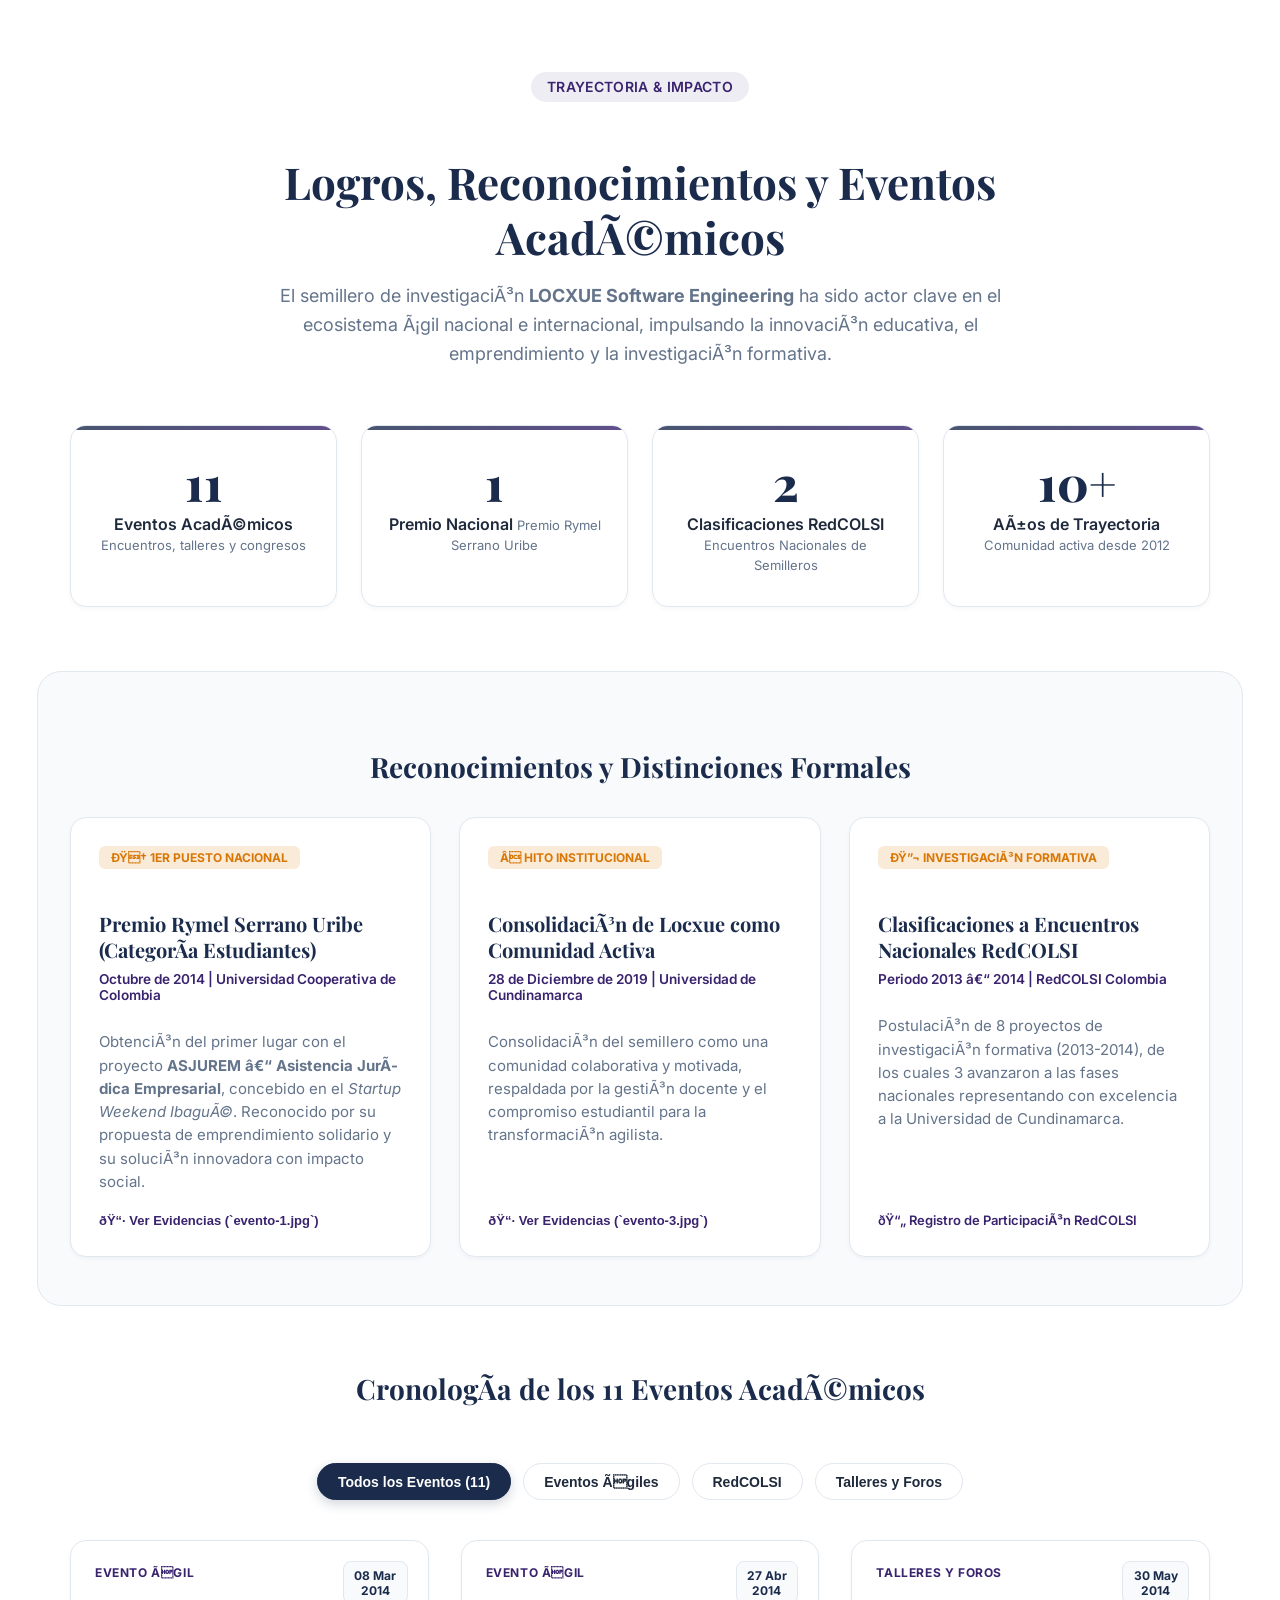
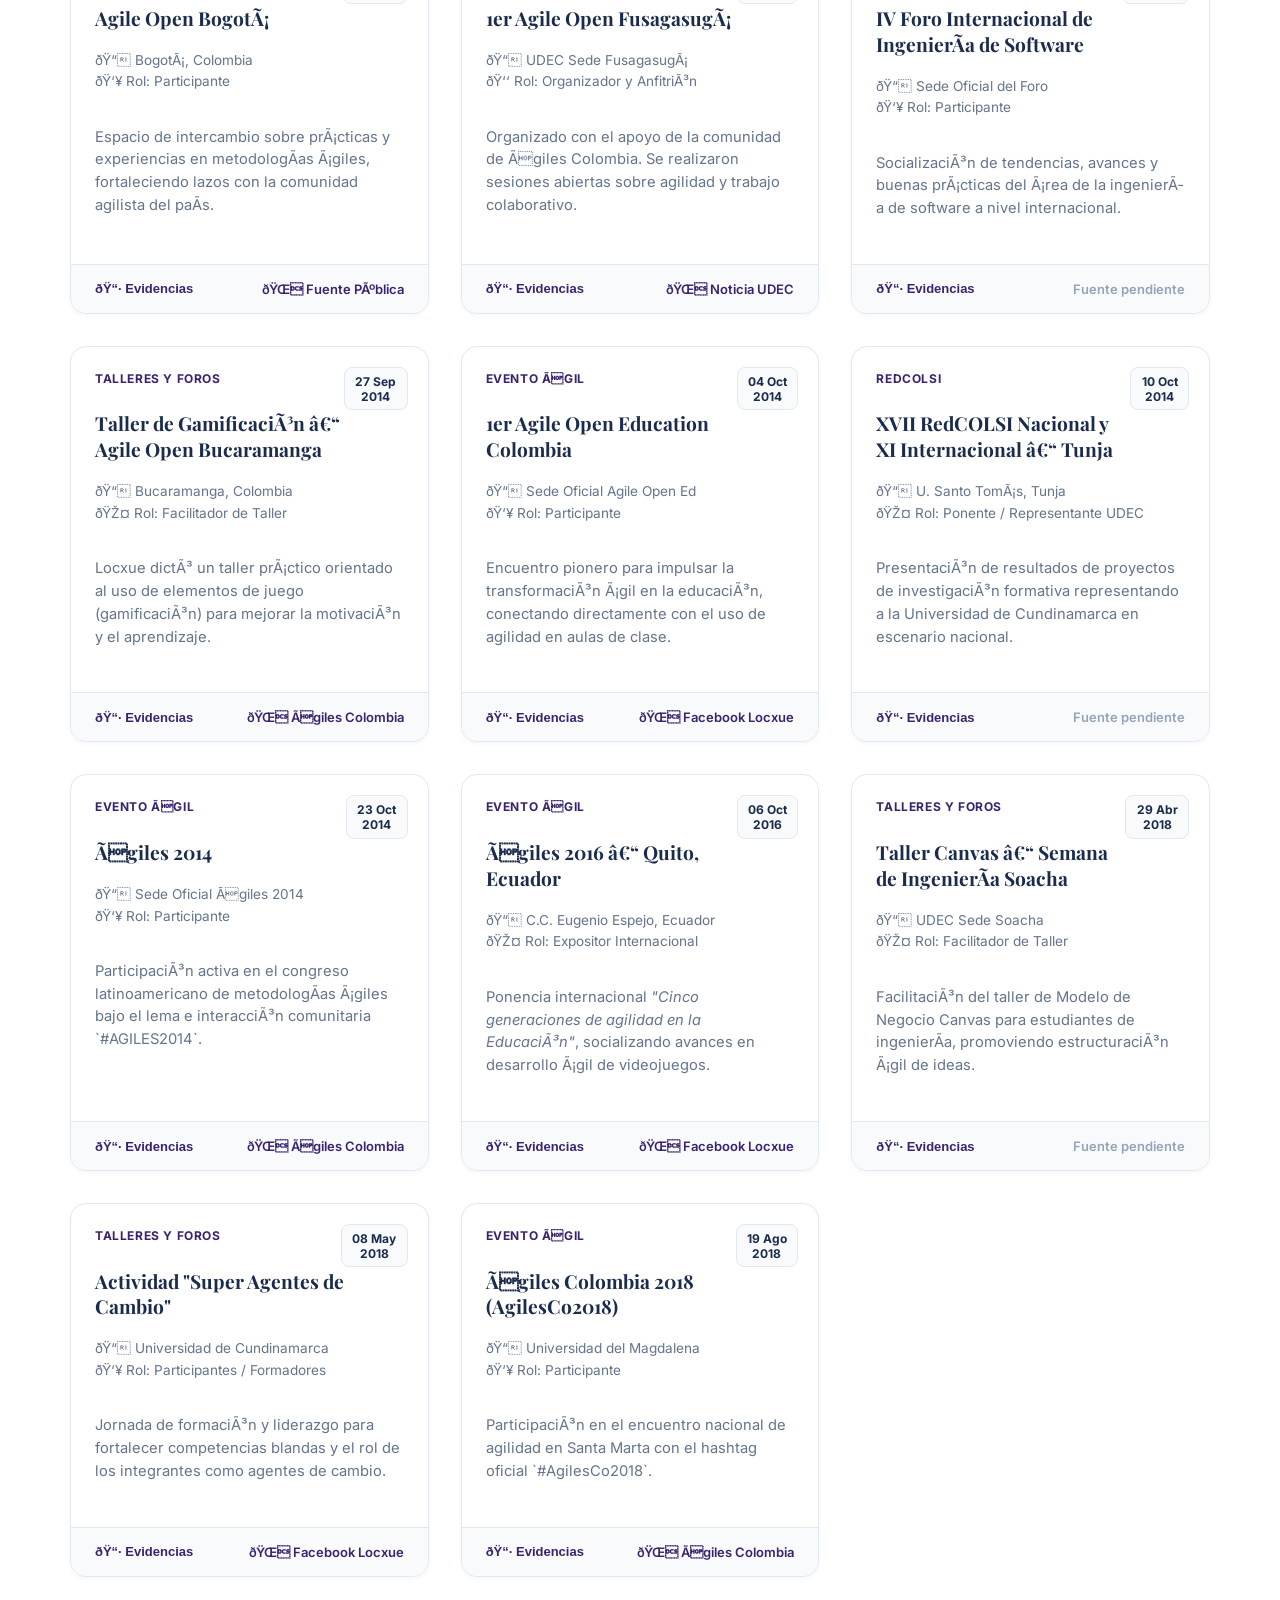
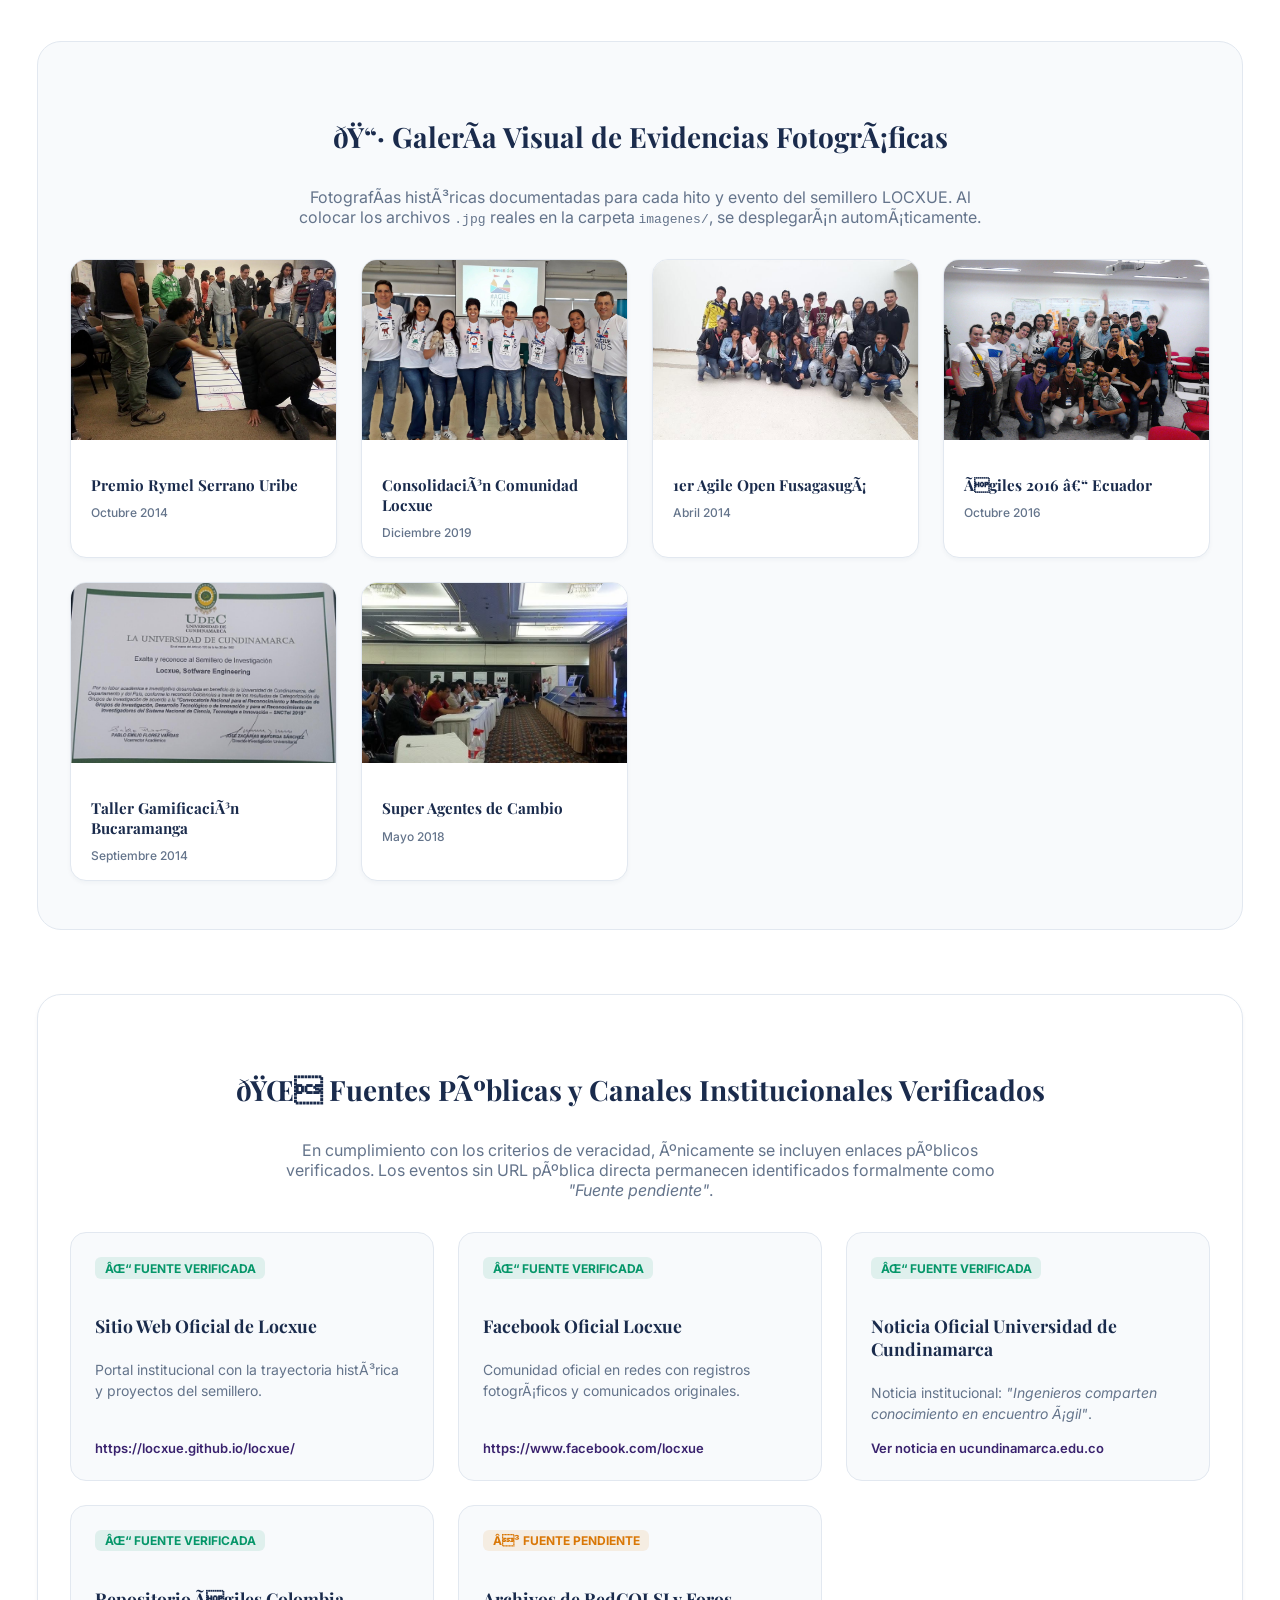
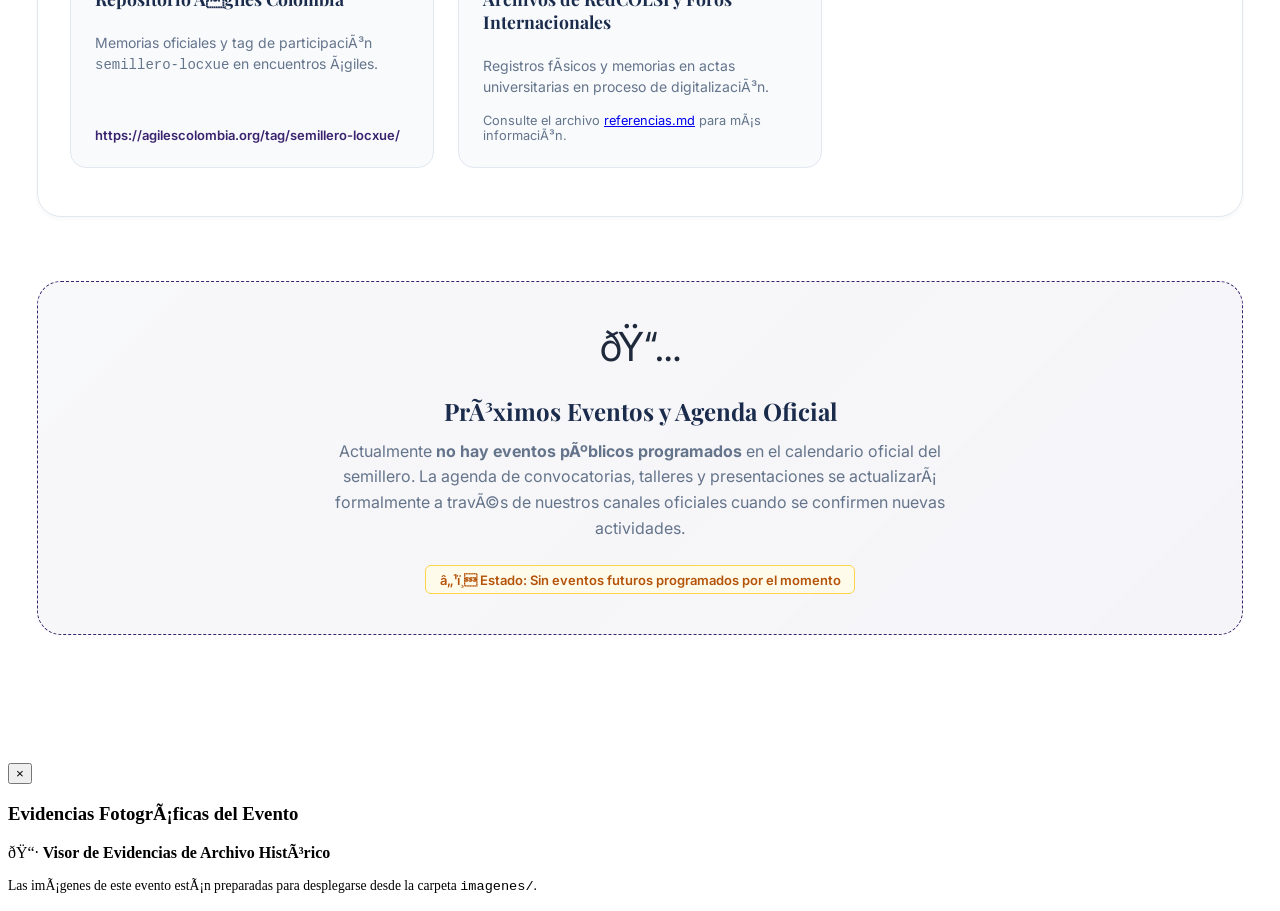
==== commit d8fa58fd: "Actualizar referencias de imágenes de eventos" ====
--- a/contenido/05-logros-eventos/index.html
+++ b/contenido/05-logros-eventos/index.html
@@ -1,31 +1,31 @@
-<!DOCTYPE html>
+﻿<!DOCTYPE html>
 <html lang="es">
 <head>
   <meta charset="UTF-8">
   <meta name="viewport" content="width=device-width, initial-scale=1.0">
-  <title>Módulo 05: Logros, Reconocimientos y Eventos | Semillero LOCXUE</title>
+  <title>MÃ³dulo 05: Logros, Reconocimientos y Eventos | Semillero LOCXUE</title>
   
   <!-- Fuentes Institucionales del Proyecto -->
   <link rel="preconnect" href="https://fonts.googleapis.com">
   <link rel="preconnect" href="https://fonts.gstatic.com" crossorigin>
   <link href="https://fonts.googleapis.com/css2?family=Inter:wght@300;400;500;600;700&family=Playfair+Display:wght@600;700;800&display=swap" rel="stylesheet">
   
-  <!-- Estilos Aislados del Módulo -->
+  <!-- Estilos Aislados del MÃ³dulo -->
   <link rel="stylesheet" href="styles.css">
 </head>
 <body>
 
   <!-- ==========================================================================
-       INICIO DEL MÓDULO 05: LOGROS Y EVENTOS (.logros-eventos-module)
+       INICIO DEL MÃ“DULO 05: LOGROS Y EVENTOS (.logros-eventos-module)
        ========================================================================== -->
   <section id="logros-eventos" class="logros-eventos-module" aria-labelledby="lem-main-heading">
     
     <!-- Encabezado Principal -->
     <div class="lem-header">
       <span class="lem-header__badge">Trayectoria & Impacto</span>
-      <h2 id="lem-main-heading" class="lem-header__title">Logros, Reconocimientos y Eventos Académicos</h2>
+      <h2 id="lem-main-heading" class="lem-header__title">Logros, Reconocimientos y Eventos AcadÃ©micos</h2>
       <p class="lem-header__description">
-        El semillero de investigación <strong>LOCXUE Software Engineering</strong> ha sido actor clave en el ecosistema ágil nacional e internacional, impulsando la innovación educativa, el emprendimiento y la investigación formativa.
+        El semillero de investigaciÃ³n <strong>LOCXUE Software Engineering</strong> ha sido actor clave en el ecosistema Ã¡gil nacional e internacional, impulsando la innovaciÃ³n educativa, el emprendimiento y la investigaciÃ³n formativa.
       </p>
     </div>
 
@@ -33,7 +33,7 @@
     <div class="lem-stats-grid">
       <div class="lem-stat-card">
         <span class="lem-stat-card__number" data-target="11">0</span>
-        <span class="lem-stat-card__label">Eventos Académicos</span>
+        <span class="lem-stat-card__label">Eventos AcadÃ©micos</span>
         <span class="lem-stat-card__subtext">Encuentros, talleres y congresos</span>
       </div>
       <div class="lem-stat-card">
@@ -48,7 +48,7 @@
       </div>
       <div class="lem-stat-card">
         <span class="lem-stat-card__number" data-target="10" data-suffix="+">0</span>
-        <span class="lem-stat-card__label">Años de Trayectoria</span>
+        <span class="lem-stat-card__label">AÃ±os de Trayectoria</span>
         <span class="lem-stat-card__subtext">Comunidad activa desde 2012</span>
       </div>
     </div>
@@ -60,54 +60,54 @@
         
         <!-- Reconocimiento 1 -->
         <article class="lem-highlight-card">
-          <span class="lem-highlight-card__badge">🏆 1er Puesto Nacional</span>
-          <h4 class="lem-highlight-card__title">Premio Rymel Serrano Uribe (Categoría Estudiantes)</h4>
+          <span class="lem-highlight-card__badge">ðŸ† 1er Puesto Nacional</span>
+          <h4 class="lem-highlight-card__title">Premio Rymel Serrano Uribe (CategorÃ­a Estudiantes)</h4>
           <div class="lem-highlight-card__meta">Octubre de 2014 | Universidad Cooperativa de Colombia</div>
           <p class="lem-highlight-card__desc">
-            Obtención del primer lugar con el proyecto <strong>ASJUREM – Asistencia Jurídica Empresarial</strong>, concebido en el <em>Startup Weekend Ibagué</em>. Reconocido por su propuesta de emprendimiento solidario y su solución innovadora con impacto social.
-          </p>
-          <button class="lem-btn-link lem-btn-evidence" data-event-title="Premio Rymel Serrano Uribe" data-files="premio-rymel-2024-1.jpg, participantes-2014.jpg">
-            📷 Ver Evidencias (`premio-rymel-2024-1.jpg`)
+            ObtenciÃ³n del primer lugar con el proyecto <strong>ASJUREM â€“ Asistencia JurÃ­dica Empresarial</strong>, concebido en el <em>Startup Weekend IbaguÃ©</em>. Reconocido por su propuesta de emprendimiento solidario y su soluciÃ³n innovadora con impacto social.
+          </p>
+          <button class="lem-btn-link lem-btn-evidence" data-event-title="Premio Rymel Serrano Uribe" data-files="evento-1.jpg, evento-2.jpg">
+            ðŸ“· Ver Evidencias (`evento-1.jpg`)
           </button>
         </article>
 
         <!-- Reconocimiento 2 -->
         <article class="lem-highlight-card">
-          <span class="lem-highlight-card__badge">⭐ Hito Institucional</span>
-          <h4 class="lem-highlight-card__title">Consolidación de Locxue como Comunidad Activa</h4>
+          <span class="lem-highlight-card__badge">â­ Hito Institucional</span>
+          <h4 class="lem-highlight-card__title">ConsolidaciÃ³n de Locxue como Comunidad Activa</h4>
           <div class="lem-highlight-card__meta">28 de Diciembre de 2019 | Universidad de Cundinamarca</div>
           <p class="lem-highlight-card__desc">
-            Consolidación del semillero como una comunidad colaborativa y motivada, respaldada por la gestión docente y el compromiso estudiantil para la transformación agilista.
-          </p>
-          <button class="lem-btn-link lem-btn-evidence" data-event-title="Consolidación de Comunidad Locxue" data-files="logro-comunidad-2019.jpg">
-            📷 Ver Evidencias (`logro-comunidad-2019.jpg`)
+            ConsolidaciÃ³n del semillero como una comunidad colaborativa y motivada, respaldada por la gestiÃ³n docente y el compromiso estudiantil para la transformaciÃ³n agilista.
+          </p>
+          <button class="lem-btn-link lem-btn-evidence" data-event-title="ConsolidaciÃ³n de Comunidad Locxue" data-files="evento-3.jpg">
+            ðŸ“· Ver Evidencias (`evento-3.jpg`)
           </button>
         </article>
 
         <!-- Reconocimiento 3 -->
         <article class="lem-highlight-card">
-          <span class="lem-highlight-card__badge">🔬 Investigación Formativa</span>
+          <span class="lem-highlight-card__badge">ðŸ”¬ InvestigaciÃ³n Formativa</span>
           <h4 class="lem-highlight-card__title">Clasificaciones a Encuentros Nacionales RedCOLSI</h4>
-          <div class="lem-highlight-card__meta">Periodo 2013 – 2014 | RedCOLSI Colombia</div>
+          <div class="lem-highlight-card__meta">Periodo 2013 â€“ 2014 | RedCOLSI Colombia</div>
           <p class="lem-highlight-card__desc">
-            Postulación de 8 proyectos de investigación formativa (2013-2014), de los cuales 3 avanzaron a las fases nacionales representando con excelencia a la Universidad de Cundinamarca.
+            PostulaciÃ³n de 8 proyectos de investigaciÃ³n formativa (2013-2014), de los cuales 3 avanzaron a las fases nacionales representando con excelencia a la Universidad de Cundinamarca.
           </p>
           <a href="referencias.md" class="lem-btn-link" target="_blank">
-            📄 Registro de Participación RedCOLSI
+            ðŸ“„ Registro de ParticipaciÃ³n RedCOLSI
           </a>
         </article>
 
       </div>
     </div>
 
-    <!-- 3. Filtros por Categorías -->
+    <!-- 3. Filtros por CategorÃ­as -->
     <div class="lem-header">
-      <h3 class="lem-section-subtitle">Cronología de los 11 Eventos Académicos</h3>
+      <h3 class="lem-section-subtitle">CronologÃ­a de los 11 Eventos AcadÃ©micos</h3>
     </div>
     
     <div class="lem-filters-container">
       <button class="lem-filter-btn active" data-filter="todos">Todos los Eventos (11)</button>
-      <button class="lem-filter-btn" data-filter="agiles">Eventos Ágiles</button>
+      <button class="lem-filter-btn" data-filter="agiles">Eventos Ãgiles</button>
       <button class="lem-filter-btn" data-filter="redcolsi">RedCOLSI</button>
       <button class="lem-filter-btn" data-filter="talleres">Talleres y Foros</button>
     </div>
@@ -119,23 +119,23 @@
       <article class="lem-event-card" data-category="agiles">
         <div class="lem-event-card__header">
           <div class="lem-event-card__date-badge">08 Mar<br>2014</div>
-          <span class="lem-event-card__category">Evento Ágil</span>
-          <h4 class="lem-event-card__title">Agile Open Bogotá</h4>
-        </div>
-        <div class="lem-event-card__body">
-          <ul class="lem-event-card__meta-list">
-            <li class="lem-event-card__meta-item">📍 Bogotá, Colombia</li>
-            <li class="lem-event-card__meta-item">👥 Rol: Participante</li>
-          </ul>
-          <p class="lem-event-card__desc">
-            Espacio de intercambio sobre prácticas y experiencias en metodologías ágiles, fortaleciendo lazos con la comunidad agilista del país.
-          </p>
-        </div>
-        <div class="lem-event-card__footer">
-          <button class="lem-btn-link lem-btn-evidence" data-event-title="Agile Open Bogotá" data-files="agile-open-bogota-2014-1.jpg, agile-open-bogota-2014-2.jpg">
-            📷 Evidencias
-          </button>
-          <a href="https://www.facebook.com/locxue" class="lem-btn-link" target="_blank" rel="noopener">🌐 Fuente Pública</a>
+          <span class="lem-event-card__category">Evento Ãgil</span>
+          <h4 class="lem-event-card__title">Agile Open BogotÃ¡</h4>
+        </div>
+        <div class="lem-event-card__body">
+          <ul class="lem-event-card__meta-list">
+            <li class="lem-event-card__meta-item">ðŸ“ BogotÃ¡, Colombia</li>
+            <li class="lem-event-card__meta-item">ðŸ‘¥ Rol: Participante</li>
+          </ul>
+          <p class="lem-event-card__desc">
+            Espacio de intercambio sobre prÃ¡cticas y experiencias en metodologÃ­as Ã¡giles, fortaleciendo lazos con la comunidad agilista del paÃ­s.
+          </p>
+        </div>
+        <div class="lem-event-card__footer">
+          <button class="lem-btn-link lem-btn-evidence" data-event-title="Agile Open BogotÃ¡" data-files="agile-open-bogota-2014-1.jpg, agile-open-bogota-2014-2.jpg">
+            ðŸ“· Evidencias
+          </button>
+          <a href="https://www.facebook.com/locxue" class="lem-btn-link" target="_blank" rel="noopener">ðŸŒ Fuente PÃºblica</a>
         </div>
       </article>
 
@@ -143,23 +143,23 @@
       <article class="lem-event-card" data-category="agiles">
         <div class="lem-event-card__header">
           <div class="lem-event-card__date-badge">27 Abr<br>2014</div>
-          <span class="lem-event-card__category">Evento Ágil</span>
-          <h4 class="lem-event-card__title">1er Agile Open Fusagasugá</h4>
-        </div>
-        <div class="lem-event-card__body">
-          <ul class="lem-event-card__meta-list">
-            <li class="lem-event-card__meta-item">📍 UDEC Sede Fusagasugá</li>
-            <li class="lem-event-card__meta-item">👑 Rol: Organizador y Anfitrión</li>
-          </ul>
-          <p class="lem-event-card__desc">
-            Organizado con el apoyo de la comunidad de Ágiles Colombia. Se realizaron sesiones abiertas sobre agilidad y trabajo colaborativo.
-          </p>
-        </div>
-        <div class="lem-event-card__footer">
-          <button class="lem-btn-link lem-btn-evidence" data-event-title="1er Agile Open Fusagasugá" data-files="agile-open-fusa-2014-1.jpg, agile-open-fusa-2014-2.jpg, agile-open-fusa-2014-3.jpg">
-            📷 Evidencias
-          </button>
-          <a href="https://www.ucundinamarca.edu.co/index.php/noticias-ucundinamarca/85-noticias-sede-fusagasuga/806-ingenieros-comparten-conocimiento-en-el-encuentro-de-metodologias-agiles" class="lem-btn-link" target="_blank" rel="noopener">🌐 Noticia UDEC</a>
+          <span class="lem-event-card__category">Evento Ãgil</span>
+          <h4 class="lem-event-card__title">1er Agile Open FusagasugÃ¡</h4>
+        </div>
+        <div class="lem-event-card__body">
+          <ul class="lem-event-card__meta-list">
+            <li class="lem-event-card__meta-item">ðŸ“ UDEC Sede FusagasugÃ¡</li>
+            <li class="lem-event-card__meta-item">ðŸ‘‘ Rol: Organizador y AnfitriÃ³n</li>
+          </ul>
+          <p class="lem-event-card__desc">
+            Organizado con el apoyo de la comunidad de Ãgiles Colombia. Se realizaron sesiones abiertas sobre agilidad y trabajo colaborativo.
+          </p>
+        </div>
+        <div class="lem-event-card__footer">
+          <button class="lem-btn-link lem-btn-evidence" data-event-title="1er Agile Open FusagasugÃ¡" data-files="evento-4.jpg, evento-5.jpg, evento-6.jpg">
+            ðŸ“· Evidencias
+          </button>
+          <a href="https://www.ucundinamarca.edu.co/index.php/noticias-ucundinamarca/85-noticias-sede-fusagasuga/806-ingenieros-comparten-conocimiento-en-el-encuentro-de-metodologias-agiles" class="lem-btn-link" target="_blank" rel="noopener">ðŸŒ Noticia UDEC</a>
         </div>
       </article>
 
@@ -168,20 +168,20 @@
         <div class="lem-event-card__header">
           <div class="lem-event-card__date-badge">30 May<br>2014</div>
           <span class="lem-event-card__category">Talleres y Foros</span>
-          <h4 class="lem-event-card__title">IV Foro Internacional de Ingeniería de Software</h4>
-        </div>
-        <div class="lem-event-card__body">
-          <ul class="lem-event-card__meta-list">
-            <li class="lem-event-card__meta-item">📍 Sede Oficial del Foro</li>
-            <li class="lem-event-card__meta-item">👥 Rol: Participante</li>
-          </ul>
-          <p class="lem-event-card__desc">
-            Socialización de tendencias, avances y buenas prácticas del área de la ingeniería de software a nivel internacional.
-          </p>
-        </div>
-        <div class="lem-event-card__footer">
-          <button class="lem-btn-link lem-btn-evidence" data-event-title="IV Foro Internacional de Ingeniería de Software" data-files="foro-internacional-2014-1.jpg, foro-internacional-2014-2.jpg">
-            📷 Evidencias
+          <h4 class="lem-event-card__title">IV Foro Internacional de IngenierÃ­a de Software</h4>
+        </div>
+        <div class="lem-event-card__body">
+          <ul class="lem-event-card__meta-list">
+            <li class="lem-event-card__meta-item">ðŸ“ Sede Oficial del Foro</li>
+            <li class="lem-event-card__meta-item">ðŸ‘¥ Rol: Participante</li>
+          </ul>
+          <p class="lem-event-card__desc">
+            SocializaciÃ³n de tendencias, avances y buenas prÃ¡cticas del Ã¡rea de la ingenierÃ­a de software a nivel internacional.
+          </p>
+        </div>
+        <div class="lem-event-card__footer">
+          <button class="lem-btn-link lem-btn-evidence" data-event-title="IV Foro Internacional de IngenierÃ­a de Software" data-files="foro-internacional-2014-1.jpg, foro-internacional-2014-2.jpg">
+            ðŸ“· Evidencias
           </button>
           <span class="lem-btn-link lem-btn-link--disabled">Fuente pendiente</span>
         </div>
@@ -192,22 +192,22 @@
         <div class="lem-event-card__header">
           <div class="lem-event-card__date-badge">27 Sep<br>2014</div>
           <span class="lem-event-card__category">Talleres y Foros</span>
-          <h4 class="lem-event-card__title">Taller de Gamificación – Agile Open Bucaramanga</h4>
-        </div>
-        <div class="lem-event-card__body">
-          <ul class="lem-event-card__meta-list">
-            <li class="lem-event-card__meta-item">📍 Bucaramanga, Colombia</li>
-            <li class="lem-event-card__meta-item">🎤 Rol: Facilitador de Taller</li>
-          </ul>
-          <p class="lem-event-card__desc">
-            Locxue dictó un taller práctico orientado al uso de elementos de juego (gamificación) para mejorar la motivación y el aprendizaje.
-          </p>
-        </div>
-        <div class="lem-event-card__footer">
-          <button class="lem-btn-link lem-btn-evidence" data-event-title="Taller de Gamificación Bucaramanga" data-files="taller-gamificacion-bucaramanga-2014-1.jpg, taller-gamificacion-bucaramanga-2014-2.jpg">
-            📷 Evidencias
-          </button>
-          <a href="https://agilescolombia.org/tag/semillero-locxue/" class="lem-btn-link" target="_blank" rel="noopener">🌐 Ágiles Colombia</a>
+          <h4 class="lem-event-card__title">Taller de GamificaciÃ³n â€“ Agile Open Bucaramanga</h4>
+        </div>
+        <div class="lem-event-card__body">
+          <ul class="lem-event-card__meta-list">
+            <li class="lem-event-card__meta-item">ðŸ“ Bucaramanga, Colombia</li>
+            <li class="lem-event-card__meta-item">ðŸŽ¤ Rol: Facilitador de Taller</li>
+          </ul>
+          <p class="lem-event-card__desc">
+            Locxue dictÃ³ un taller prÃ¡ctico orientado al uso de elementos de juego (gamificaciÃ³n) para mejorar la motivaciÃ³n y el aprendizaje.
+          </p>
+        </div>
+        <div class="lem-event-card__footer">
+          <button class="lem-btn-link lem-btn-evidence" data-event-title="Taller de GamificaciÃ³n Bucaramanga" data-files="evento-7.jpg, evento-8.jpg">
+            ðŸ“· Evidencias
+          </button>
+          <a href="https://agilescolombia.org/tag/semillero-locxue/" class="lem-btn-link" target="_blank" rel="noopener">ðŸŒ Ãgiles Colombia</a>
         </div>
       </article>
 
@@ -215,23 +215,23 @@
       <article class="lem-event-card" data-category="agiles">
         <div class="lem-event-card__header">
           <div class="lem-event-card__date-badge">04 Oct<br>2014</div>
-          <span class="lem-event-card__category">Evento Ágil</span>
+          <span class="lem-event-card__category">Evento Ãgil</span>
           <h4 class="lem-event-card__title">1er Agile Open Education Colombia</h4>
         </div>
         <div class="lem-event-card__body">
           <ul class="lem-event-card__meta-list">
-            <li class="lem-event-card__meta-item">📍 Sede Oficial Agile Open Ed</li>
-            <li class="lem-event-card__meta-item">👥 Rol: Participante</li>
-          </ul>
-          <p class="lem-event-card__desc">
-            Encuentro pionero para impulsar la transformación ágil en la educación, conectando directamente con el uso de agilidad en aulas de clase.
+            <li class="lem-event-card__meta-item">ðŸ“ Sede Oficial Agile Open Ed</li>
+            <li class="lem-event-card__meta-item">ðŸ‘¥ Rol: Participante</li>
+          </ul>
+          <p class="lem-event-card__desc">
+            Encuentro pionero para impulsar la transformaciÃ³n Ã¡gil en la educaciÃ³n, conectando directamente con el uso de agilidad en aulas de clase.
           </p>
         </div>
         <div class="lem-event-card__footer">
           <button class="lem-btn-link lem-btn-evidence" data-event-title="1er Agile Open Education Colombia" data-files="agile-open-education-2014-1.jpg, agile-open-education-2014-2.jpg">
-            📷 Evidencias
-          </button>
-          <a href="https://www.facebook.com/locxue" class="lem-btn-link" target="_blank" rel="noopener">🌐 Facebook Locxue</a>
+            ðŸ“· Evidencias
+          </button>
+          <a href="https://www.facebook.com/locxue" class="lem-btn-link" target="_blank" rel="noopener">ðŸŒ Facebook Locxue</a>
         </div>
       </article>
 
@@ -240,20 +240,20 @@
         <div class="lem-event-card__header">
           <div class="lem-event-card__date-badge">10 Oct<br>2014</div>
           <span class="lem-event-card__category">RedCOLSI</span>
-          <h4 class="lem-event-card__title">XVII RedCOLSI Nacional y XI Internacional – Tunja</h4>
-        </div>
-        <div class="lem-event-card__body">
-          <ul class="lem-event-card__meta-list">
-            <li class="lem-event-card__meta-item">📍 U. Santo Tomás, Tunja</li>
-            <li class="lem-event-card__meta-item">🎤 Rol: Ponente / Representante UDEC</li>
-          </ul>
-          <p class="lem-event-card__desc">
-            Presentación de resultados de proyectos de investigación formativa representando a la Universidad de Cundinamarca en escenario nacional.
+          <h4 class="lem-event-card__title">XVII RedCOLSI Nacional y XI Internacional â€“ Tunja</h4>
+        </div>
+        <div class="lem-event-card__body">
+          <ul class="lem-event-card__meta-list">
+            <li class="lem-event-card__meta-item">ðŸ“ U. Santo TomÃ¡s, Tunja</li>
+            <li class="lem-event-card__meta-item">ðŸŽ¤ Rol: Ponente / Representante UDEC</li>
+          </ul>
+          <p class="lem-event-card__desc">
+            PresentaciÃ³n de resultados de proyectos de investigaciÃ³n formativa representando a la Universidad de Cundinamarca en escenario nacional.
           </p>
         </div>
         <div class="lem-event-card__footer">
           <button class="lem-btn-link lem-btn-evidence" data-event-title="XVII RedCOLSI Tunja" data-files="redcolsi-tunja-2014-1.jpg, redcolsi-tunja-2014-2.jpg">
-            📷 Evidencias
+            ðŸ“· Evidencias
           </button>
           <span class="lem-btn-link lem-btn-link--disabled">Fuente pendiente</span>
         </div>
@@ -263,23 +263,23 @@
       <article class="lem-event-card" data-category="agiles">
         <div class="lem-event-card__header">
           <div class="lem-event-card__date-badge">23 Oct<br>2014</div>
-          <span class="lem-event-card__category">Evento Ágil</span>
-          <h4 class="lem-event-card__title">Ágiles 2014</h4>
-        </div>
-        <div class="lem-event-card__body">
-          <ul class="lem-event-card__meta-list">
-            <li class="lem-event-card__meta-item">📍 Sede Oficial Ágiles 2014</li>
-            <li class="lem-event-card__meta-item">👥 Rol: Participante</li>
-          </ul>
-          <p class="lem-event-card__desc">
-            Participación activa en el congreso latinoamericano de metodologías ágiles bajo el lema e interacción comunitaria `#AGILES2014`.
-          </p>
-        </div>
-        <div class="lem-event-card__footer">
-          <button class="lem-btn-link lem-btn-evidence" data-event-title="Ágiles 2014" data-files="agiles-2014-1.jpg, agiles-2014-2.jpg">
-            📷 Evidencias
-          </button>
-          <a href="https://agilescolombia.org/tag/semillero-locxue/" class="lem-btn-link" target="_blank" rel="noopener">🌐 Ágiles Colombia</a>
+          <span class="lem-event-card__category">Evento Ãgil</span>
+          <h4 class="lem-event-card__title">Ãgiles 2014</h4>
+        </div>
+        <div class="lem-event-card__body">
+          <ul class="lem-event-card__meta-list">
+            <li class="lem-event-card__meta-item">ðŸ“ Sede Oficial Ãgiles 2014</li>
+            <li class="lem-event-card__meta-item">ðŸ‘¥ Rol: Participante</li>
+          </ul>
+          <p class="lem-event-card__desc">
+            ParticipaciÃ³n activa en el congreso latinoamericano de metodologÃ­as Ã¡giles bajo el lema e interacciÃ³n comunitaria `#AGILES2014`.
+          </p>
+        </div>
+        <div class="lem-event-card__footer">
+          <button class="lem-btn-link lem-btn-evidence" data-event-title="Ãgiles 2014" data-files="agiles-2014-1.jpg, agiles-2014-2.jpg">
+            ðŸ“· Evidencias
+          </button>
+          <a href="https://agilescolombia.org/tag/semillero-locxue/" class="lem-btn-link" target="_blank" rel="noopener">ðŸŒ Ãgiles Colombia</a>
         </div>
       </article>
 
@@ -287,23 +287,23 @@
       <article class="lem-event-card" data-category="agiles">
         <div class="lem-event-card__header">
           <div class="lem-event-card__date-badge">06 Oct<br>2016</div>
-          <span class="lem-event-card__category">Evento Ágil</span>
-          <h4 class="lem-event-card__title">Ágiles 2016 – Quito, Ecuador</h4>
-        </div>
-        <div class="lem-event-card__body">
-          <ul class="lem-event-card__meta-list">
-            <li class="lem-event-card__meta-item">📍 C.C. Eugenio Espejo, Ecuador</li>
-            <li class="lem-event-card__meta-item">🎤 Rol: Expositor Internacional</li>
-          </ul>
-          <p class="lem-event-card__desc">
-            Ponencia internacional <em>"Cinco generaciones de agilidad en la Educación"</em>, socializando avances en desarrollo ágil de videojuegos.
-          </p>
-        </div>
-        <div class="lem-event-card__footer">
-          <button class="lem-btn-link lem-btn-evidence" data-event-title="Ágiles 2016 Ecuador" data-files="agiles-2016-ecuador-1.jpg">
-            📷 Evidencias
-          </button>
-          <a href="https://www.facebook.com/locxue" class="lem-btn-link" target="_blank" rel="noopener">🌐 Facebook Locxue</a>
+          <span class="lem-event-card__category">Evento Ãgil</span>
+          <h4 class="lem-event-card__title">Ãgiles 2016 â€“ Quito, Ecuador</h4>
+        </div>
+        <div class="lem-event-card__body">
+          <ul class="lem-event-card__meta-list">
+            <li class="lem-event-card__meta-item">ðŸ“ C.C. Eugenio Espejo, Ecuador</li>
+            <li class="lem-event-card__meta-item">ðŸŽ¤ Rol: Expositor Internacional</li>
+          </ul>
+          <p class="lem-event-card__desc">
+            Ponencia internacional <em>"Cinco generaciones de agilidad en la EducaciÃ³n"</em>, socializando avances en desarrollo Ã¡gil de videojuegos.
+          </p>
+        </div>
+        <div class="lem-event-card__footer">
+          <button class="lem-btn-link lem-btn-evidence" data-event-title="Ãgiles 2016 Ecuador" data-files="evento-9.jpg">
+            ðŸ“· Evidencias
+          </button>
+          <a href="https://www.facebook.com/locxue" class="lem-btn-link" target="_blank" rel="noopener">ðŸŒ Facebook Locxue</a>
         </div>
       </article>
 
@@ -312,20 +312,20 @@
         <div class="lem-event-card__header">
           <div class="lem-event-card__date-badge">29 Abr<br>2018</div>
           <span class="lem-event-card__category">Talleres y Foros</span>
-          <h4 class="lem-event-card__title">Taller Canvas – Semana de Ingeniería Soacha</h4>
-        </div>
-        <div class="lem-event-card__body">
-          <ul class="lem-event-card__meta-list">
-            <li class="lem-event-card__meta-item">📍 UDEC Sede Soacha</li>
-            <li class="lem-event-card__meta-item">🎤 Rol: Facilitador de Taller</li>
-          </ul>
-          <p class="lem-event-card__desc">
-            Facilitación del taller de Modelo de Negocio Canvas para estudiantes de ingeniería, promoviendo estructuración ágil de ideas.
+          <h4 class="lem-event-card__title">Taller Canvas â€“ Semana de IngenierÃ­a Soacha</h4>
+        </div>
+        <div class="lem-event-card__body">
+          <ul class="lem-event-card__meta-list">
+            <li class="lem-event-card__meta-item">ðŸ“ UDEC Sede Soacha</li>
+            <li class="lem-event-card__meta-item">ðŸŽ¤ Rol: Facilitador de Taller</li>
+          </ul>
+          <p class="lem-event-card__desc">
+            FacilitaciÃ³n del taller de Modelo de Negocio Canvas para estudiantes de ingenierÃ­a, promoviendo estructuraciÃ³n Ã¡gil de ideas.
           </p>
         </div>
         <div class="lem-event-card__footer">
           <button class="lem-btn-link lem-btn-evidence" data-event-title="Taller Canvas Soacha" data-files="taller-canvas-soacha-2018-1.jpg, taller-canvas-soacha-2018-2.jpg">
-            📷 Evidencias
+            ðŸ“· Evidencias
           </button>
           <span class="lem-btn-link lem-btn-link--disabled">Fuente pendiente</span>
         </div>
@@ -340,18 +340,18 @@
         </div>
         <div class="lem-event-card__body">
           <ul class="lem-event-card__meta-list">
-            <li class="lem-event-card__meta-item">📍 Universidad de Cundinamarca</li>
-            <li class="lem-event-card__meta-item">👥 Rol: Participantes / Formadores</li>
-          </ul>
-          <p class="lem-event-card__desc">
-            Jornada de formación y liderazgo para fortalecer competencias blandas y el rol de los integrantes como agentes de cambio.
-          </p>
-        </div>
-        <div class="lem-event-card__footer">
-          <button class="lem-btn-link lem-btn-evidence" data-event-title="Super Agentes de Cambio" data-files="agentes-cambio-2018-1.jpg, agentes-cambio-2018-2.jpg">
-            📷 Evidencias
-          </button>
-          <a href="https://www.facebook.com/locxue" class="lem-btn-link" target="_blank" rel="noopener">🌐 Facebook Locxue</a>
+            <li class="lem-event-card__meta-item">ðŸ“ Universidad de Cundinamarca</li>
+            <li class="lem-event-card__meta-item">ðŸ‘¥ Rol: Participantes / Formadores</li>
+          </ul>
+          <p class="lem-event-card__desc">
+            Jornada de formaciÃ³n y liderazgo para fortalecer competencias blandas y el rol de los integrantes como agentes de cambio.
+          </p>
+        </div>
+        <div class="lem-event-card__footer">
+          <button class="lem-btn-link lem-btn-evidence" data-event-title="Super Agentes de Cambio" data-files="evento-10.jpg, evento-11.jpg">
+            ðŸ“· Evidencias
+          </button>
+          <a href="https://www.facebook.com/locxue" class="lem-btn-link" target="_blank" rel="noopener">ðŸŒ Facebook Locxue</a>
         </div>
       </article>
 
@@ -359,33 +359,33 @@
       <article class="lem-event-card" data-category="agiles">
         <div class="lem-event-card__header">
           <div class="lem-event-card__date-badge">19 Ago<br>2018</div>
-          <span class="lem-event-card__category">Evento Ágil</span>
-          <h4 class="lem-event-card__title">Ágiles Colombia 2018 (AgilesCo2018)</h4>
-        </div>
-        <div class="lem-event-card__body">
-          <ul class="lem-event-card__meta-list">
-            <li class="lem-event-card__meta-item">📍 Universidad del Magdalena</li>
-            <li class="lem-event-card__meta-item">👥 Rol: Participante</li>
-          </ul>
-          <p class="lem-event-card__desc">
-            Participación en el encuentro nacional de agilidad en Santa Marta con el hashtag oficial `#AgilesCo2018`.
-          </p>
-        </div>
-        <div class="lem-event-card__footer">
-          <button class="lem-btn-link lem-btn-evidence" data-event-title="Ágiles Colombia 2018" data-files="agilesco2018-1.jpg, agilesco2018-2.jpg">
-            📷 Evidencias
-          </button>
-          <a href="https://agilescolombia.org/tag/semillero-locxue/" class="lem-btn-link" target="_blank" rel="noopener">🌐 Ágiles Colombia</a>
-        </div>
-      </article>
-
-    </div>
-
-    <!-- 5. GALERÍA VISUAL DE EVIDENCIAS FOTOGRÁFICAS (Muestras vinculadas a imagenes/) -->
+          <span class="lem-event-card__category">Evento Ãgil</span>
+          <h4 class="lem-event-card__title">Ãgiles Colombia 2018 (AgilesCo2018)</h4>
+        </div>
+        <div class="lem-event-card__body">
+          <ul class="lem-event-card__meta-list">
+            <li class="lem-event-card__meta-item">ðŸ“ Universidad del Magdalena</li>
+            <li class="lem-event-card__meta-item">ðŸ‘¥ Rol: Participante</li>
+          </ul>
+          <p class="lem-event-card__desc">
+            ParticipaciÃ³n en el encuentro nacional de agilidad en Santa Marta con el hashtag oficial `#AgilesCo2018`.
+          </p>
+        </div>
+        <div class="lem-event-card__footer">
+          <button class="lem-btn-link lem-btn-evidence" data-event-title="Ãgiles Colombia 2018" data-files="agilesco2018-1.jpg, agilesco2018-2.jpg">
+            ðŸ“· Evidencias
+          </button>
+          <a href="https://agilescolombia.org/tag/semillero-locxue/" class="lem-btn-link" target="_blank" rel="noopener">ðŸŒ Ãgiles Colombia</a>
+        </div>
+      </article>
+
+    </div>
+
+    <!-- 5. GALERÃA VISUAL DE EVIDENCIAS FOTOGRÃFICAS (Muestras vinculadas a imagenes/) -->
     <div class="lem-gallery-section">
-      <h3 class="lem-section-subtitle">📷 Galería Visual de Evidencias Fotográficas</h3>
+      <h3 class="lem-section-subtitle">ðŸ“· GalerÃ­a Visual de Evidencias FotogrÃ¡ficas</h3>
       <p style="text-align: center; color: var(--lem-text-muted); margin-bottom: 2rem; max-width: 700px; margin-inline: auto;">
-        Fotografías históricas documentadas para cada hito y evento del semillero LOCXUE. Al colocar los archivos <code>.jpg</code> reales en la carpeta <code>imagenes/</code>, se desplegarán automáticamente.
+        FotografÃ­as histÃ³ricas documentadas para cada hito y evento del semillero LOCXUE. Al colocar los archivos <code>.jpg</code> reales en la carpeta <code>imagenes/</code>, se desplegarÃ¡n automÃ¡ticamente.
       </p>
 
       <div class="lem-gallery-grid">
@@ -393,11 +393,11 @@
         <!-- Foto 1 -->
         <div class="lem-gallery-card">
           <div class="lem-gallery-card__img-box">
-            <img src="imagenes/premio-rymel-2024-1.jpg" alt="Evidencia Premio Rymel Serrano Uribe" onerror="this.style.display='none'; this.nextElementSibling.style.display='flex';">
+            <img src="imagenes/evento-1.jpg" alt="Evidencia Premio Rymel Serrano Uribe" onerror="this.style.display='none'; this.nextElementSibling.style.display='flex';">
             <div class="lem-gallery-card__fallback" style="display: none;">
-              <span class="lem-gallery-card__fallback-icon">🖼️</span>
-              <span class="lem-gallery-card__fallback-text">Fotografía pendiente de incorporar</span>
-              <span class="lem-gallery-card__fallback-file">premio-rymel-2024-1.jpg</span>
+              <span class="lem-gallery-card__fallback-icon">ðŸ–¼ï¸</span>
+              <span class="lem-gallery-card__fallback-text">FotografÃ­a pendiente de incorporar</span>
+              <span class="lem-gallery-card__fallback-file">evento-1.jpg</span>
             </div>
           </div>
           <div class="lem-gallery-card__content">
@@ -409,15 +409,15 @@
         <!-- Foto 2 -->
         <div class="lem-gallery-card">
           <div class="lem-gallery-card__img-box">
-            <img src="imagenes/logro-comunidad-2019.jpg" alt="Consolidación Comunidad Locxue" onerror="this.style.display='none'; this.nextElementSibling.style.display='flex';">
+            <img src="imagenes/evento-3.jpg" alt="ConsolidaciÃ³n Comunidad Locxue" onerror="this.style.display='none'; this.nextElementSibling.style.display='flex';">
             <div class="lem-gallery-card__fallback" style="display: none;">
-              <span class="lem-gallery-card__fallback-icon">🖼️</span>
-              <span class="lem-gallery-card__fallback-text">Fotografía pendiente de incorporar</span>
-              <span class="lem-gallery-card__fallback-file">logro-comunidad-2019.jpg</span>
+              <span class="lem-gallery-card__fallback-icon">ðŸ–¼ï¸</span>
+              <span class="lem-gallery-card__fallback-text">FotografÃ­a pendiente de incorporar</span>
+              <span class="lem-gallery-card__fallback-file">evento-3.jpg</span>
             </div>
           </div>
           <div class="lem-gallery-card__content">
-            <h4 class="lem-gallery-card__event-title">Consolidación Comunidad Locxue</h4>
+            <h4 class="lem-gallery-card__event-title">ConsolidaciÃ³n Comunidad Locxue</h4>
             <span class="lem-gallery-card__date">Diciembre 2019</span>
           </div>
         </div>
@@ -425,15 +425,15 @@
         <!-- Foto 3 -->
         <div class="lem-gallery-card">
           <div class="lem-gallery-card__img-box">
-            <img src="imagenes/agile-open-fusa-2014-1.jpg" alt="1er Agile Open Fusagasugá" onerror="this.style.display='none'; this.nextElementSibling.style.display='flex';">
+            <img src="imagenes/evento-4.jpg" alt="1er Agile Open FusagasugÃ¡" onerror="this.style.display='none'; this.nextElementSibling.style.display='flex';">
             <div class="lem-gallery-card__fallback" style="display: none;">
-              <span class="lem-gallery-card__fallback-icon">🖼️</span>
-              <span class="lem-gallery-card__fallback-text">Fotografía pendiente de incorporar</span>
-              <span class="lem-gallery-card__fallback-file">agile-open-fusa-2014-1.jpg</span>
+              <span class="lem-gallery-card__fallback-icon">ðŸ–¼ï¸</span>
+              <span class="lem-gallery-card__fallback-text">FotografÃ­a pendiente de incorporar</span>
+              <span class="lem-gallery-card__fallback-file">evento-4.jpg</span>
             </div>
           </div>
           <div class="lem-gallery-card__content">
-            <h4 class="lem-gallery-card__event-title">1er Agile Open Fusagasugá</h4>
+            <h4 class="lem-gallery-card__event-title">1er Agile Open FusagasugÃ¡</h4>
             <span class="lem-gallery-card__date">Abril 2014</span>
           </div>
         </div>
@@ -441,15 +441,15 @@
         <!-- Foto 4 -->
         <div class="lem-gallery-card">
           <div class="lem-gallery-card__img-box">
-            <img src="imagenes/agiles-2016-ecuador-1.jpg" alt="Ágiles 2016 Ecuador" onerror="this.style.display='none'; this.nextElementSibling.style.display='flex';">
+            <img src="imagenes/evento-9.jpg" alt="Ãgiles 2016 Ecuador" onerror="this.style.display='none'; this.nextElementSibling.style.display='flex';">
             <div class="lem-gallery-card__fallback" style="display: none;">
-              <span class="lem-gallery-card__fallback-icon">🖼️</span>
-              <span class="lem-gallery-card__fallback-text">Fotografía pendiente de incorporar</span>
-              <span class="lem-gallery-card__fallback-file">agiles-2016-ecuador-1.jpg</span>
+              <span class="lem-gallery-card__fallback-icon">ðŸ–¼ï¸</span>
+              <span class="lem-gallery-card__fallback-text">FotografÃ­a pendiente de incorporar</span>
+              <span class="lem-gallery-card__fallback-file">evento-9.jpg</span>
             </div>
           </div>
           <div class="lem-gallery-card__content">
-            <h4 class="lem-gallery-card__event-title">Ágiles 2016 – Ecuador</h4>
+            <h4 class="lem-gallery-card__event-title">Ãgiles 2016 â€“ Ecuador</h4>
             <span class="lem-gallery-card__date">Octubre 2016</span>
           </div>
         </div>
@@ -457,15 +457,15 @@
         <!-- Foto 5 -->
         <div class="lem-gallery-card">
           <div class="lem-gallery-card__img-box">
-            <img src="imagenes/taller-gamificacion-bucaramanga-2014-1.jpg" alt="Taller Gamificación Bucaramanga" onerror="this.style.display='none'; this.nextElementSibling.style.display='flex';">
+            <img src="imagenes/evento-7.jpg" alt="Taller GamificaciÃ³n Bucaramanga" onerror="this.style.display='none'; this.nextElementSibling.style.display='flex';">
             <div class="lem-gallery-card__fallback" style="display: none;">
-              <span class="lem-gallery-card__fallback-icon">🖼️</span>
-              <span class="lem-gallery-card__fallback-text">Fotografía pendiente de incorporar</span>
-              <span class="lem-gallery-card__fallback-file">taller-gamificacion-bucaramanga-2014-1.jpg</span>
+              <span class="lem-gallery-card__fallback-icon">ðŸ–¼ï¸</span>
+              <span class="lem-gallery-card__fallback-text">FotografÃ­a pendiente de incorporar</span>
+              <span class="lem-gallery-card__fallback-file">evento-7.jpg</span>
             </div>
           </div>
           <div class="lem-gallery-card__content">
-            <h4 class="lem-gallery-card__event-title">Taller Gamificación Bucaramanga</h4>
+            <h4 class="lem-gallery-card__event-title">Taller GamificaciÃ³n Bucaramanga</h4>
             <span class="lem-gallery-card__date">Septiembre 2014</span>
           </div>
         </div>
@@ -473,11 +473,11 @@
         <!-- Foto 6 -->
         <div class="lem-gallery-card">
           <div class="lem-gallery-card__img-box">
-            <img src="imagenes/agentes-cambio-2018-1.jpg" alt="Super Agentes de Cambio" onerror="this.style.display='none'; this.nextElementSibling.style.display='flex';">
+            <img src="imagenes/evento-10.jpg" alt="Super Agentes de Cambio" onerror="this.style.display='none'; this.nextElementSibling.style.display='flex';">
             <div class="lem-gallery-card__fallback" style="display: none;">
-              <span class="lem-gallery-card__fallback-icon">🖼️</span>
-              <span class="lem-gallery-card__fallback-text">Fotografía pendiente de incorporar</span>
-              <span class="lem-gallery-card__fallback-file">agentes-cambio-2018-1.jpg</span>
+              <span class="lem-gallery-card__fallback-icon">ðŸ–¼ï¸</span>
+              <span class="lem-gallery-card__fallback-text">FotografÃ­a pendiente de incorporar</span>
+              <span class="lem-gallery-card__fallback-file">evento-10.jpg</span>
             </div>
           </div>
           <div class="lem-gallery-card__content">
@@ -489,66 +489,66 @@
       </div>
     </div>
 
-    <!-- 6. SECCIÓN VISIBLE DE FUENTES PÚBLICAS VERIFICADAS -->
+    <!-- 6. SECCIÃ“N VISIBLE DE FUENTES PÃšBLICAS VERIFICADAS -->
     <div class="lem-sources-section">
-      <h3 class="lem-section-subtitle">🌐 Fuentes Públicas y Canales Institucionales Verificados</h3>
+      <h3 class="lem-section-subtitle">ðŸŒ Fuentes PÃºblicas y Canales Institucionales Verificados</h3>
       <p style="text-align: center; color: var(--lem-text-muted); max-width: 750px; margin-inline: auto;">
-        En cumplimiento con los criterios de veracidad, únicamente se incluyen enlaces públicos verificados. Los eventos sin URL pública directa permanecen identificados formalmente como <em>"Fuente pendiente"</em>.
+        En cumplimiento con los criterios de veracidad, Ãºnicamente se incluyen enlaces pÃºblicos verificados. Los eventos sin URL pÃºblica directa permanecen identificados formalmente como <em>"Fuente pendiente"</em>.
       </p>
 
       <div class="lem-sources-grid">
         
         <!-- Fuente 1 -->
         <div class="lem-source-card">
-          <span class="lem-source-card__status lem-source-card__status--verified">✓ Fuente Verificada</span>
+          <span class="lem-source-card__status lem-source-card__status--verified">âœ“ Fuente Verificada</span>
           <h4 class="lem-source-card__title">Sitio Web Oficial de Locxue</h4>
-          <p class="lem-source-card__desc">Portal institucional con la trayectoria histórica y proyectos del semillero.</p>
+          <p class="lem-source-card__desc">Portal institucional con la trayectoria histÃ³rica y proyectos del semillero.</p>
           <a href="https://locxue.github.io/locxue/" class="lem-source-card__link" target="_blank" rel="noopener">https://locxue.github.io/locxue/</a>
         </div>
 
         <!-- Fuente 2 -->
         <div class="lem-source-card">
-          <span class="lem-source-card__status lem-source-card__status--verified">✓ Fuente Verificada</span>
+          <span class="lem-source-card__status lem-source-card__status--verified">âœ“ Fuente Verificada</span>
           <h4 class="lem-source-card__title">Facebook Oficial Locxue</h4>
-          <p class="lem-source-card__desc">Comunidad oficial en redes con registros fotográficos y comunicados originales.</p>
+          <p class="lem-source-card__desc">Comunidad oficial en redes con registros fotogrÃ¡ficos y comunicados originales.</p>
           <a href="https://www.facebook.com/locxue" class="lem-source-card__link" target="_blank" rel="noopener">https://www.facebook.com/locxue</a>
         </div>
 
         <!-- Fuente 3 -->
         <div class="lem-source-card">
-          <span class="lem-source-card__status lem-source-card__status--verified">✓ Fuente Verificada</span>
+          <span class="lem-source-card__status lem-source-card__status--verified">âœ“ Fuente Verificada</span>
           <h4 class="lem-source-card__title">Noticia Oficial Universidad de Cundinamarca</h4>
-          <p class="lem-source-card__desc">Noticia institucional: <em>"Ingenieros comparten conocimiento en encuentro ágil"</em>.</p>
+          <p class="lem-source-card__desc">Noticia institucional: <em>"Ingenieros comparten conocimiento en encuentro Ã¡gil"</em>.</p>
           <a href="https://www.ucundinamarca.edu.co/index.php/noticias-ucundinamarca/85-noticias-sede-fusagasuga/806-ingenieros-comparten-conocimiento-en-el-encuentro-de-metodologias-agiles" class="lem-source-card__link" target="_blank" rel="noopener">Ver noticia en ucundinamarca.edu.co</a>
         </div>
 
         <!-- Fuente 4 -->
         <div class="lem-source-card">
-          <span class="lem-source-card__status lem-source-card__status--verified">✓ Fuente Verificada</span>
-          <h4 class="lem-source-card__title">Repositorio Ágiles Colombia</h4>
-          <p class="lem-source-card__desc">Memorias oficiales y tag de participación <code>semillero-locxue</code> en encuentros ágiles.</p>
+          <span class="lem-source-card__status lem-source-card__status--verified">âœ“ Fuente Verificada</span>
+          <h4 class="lem-source-card__title">Repositorio Ãgiles Colombia</h4>
+          <p class="lem-source-card__desc">Memorias oficiales y tag de participaciÃ³n <code>semillero-locxue</code> en encuentros Ã¡giles.</p>
           <a href="https://agilescolombia.org/tag/semillero-locxue/" class="lem-source-card__link" target="_blank" rel="noopener">https://agilescolombia.org/tag/semillero-locxue/</a>
         </div>
 
         <!-- Fuente 5 (Pendiente) -->
         <div class="lem-source-card">
-          <span class="lem-source-card__status lem-source-card__status--pending">⏳ Fuente Pendiente</span>
+          <span class="lem-source-card__status lem-source-card__status--pending">â³ Fuente Pendiente</span>
           <h4 class="lem-source-card__title">Archivos de RedCOLSI y Foros Internacionales</h4>
-          <p class="lem-source-card__desc">Registros físicos y memorias en actas universitarias en proceso de digitalización.</p>
-          <span style="font-size: 0.8rem; color: var(--lem-text-muted);">Consulte el archivo <a href="referencias.md" target="_blank">referencias.md</a> para más información.</span>
-        </div>
-
-      </div>
-    </div>
-
-    <!-- 7. Sección de Eventos Futuros (Transparencia e Información Oficial) -->
+          <p class="lem-source-card__desc">Registros fÃ­sicos y memorias en actas universitarias en proceso de digitalizaciÃ³n.</p>
+          <span style="font-size: 0.8rem; color: var(--lem-text-muted);">Consulte el archivo <a href="referencias.md" target="_blank">referencias.md</a> para mÃ¡s informaciÃ³n.</span>
+        </div>
+
+      </div>
+    </div>
+
+    <!-- 7. SecciÃ³n de Eventos Futuros (Transparencia e InformaciÃ³n Oficial) -->
     <div class="lem-future-events-card">
-      <span class="lem-future-events-card__icon">📅</span>
-      <h3 class="lem-future-events-card__title">Próximos Eventos y Agenda Oficial</h3>
+      <span class="lem-future-events-card__icon">ðŸ“…</span>
+      <h3 class="lem-future-events-card__title">PrÃ³ximos Eventos y Agenda Oficial</h3>
       <p class="lem-future-events-card__desc">
-        Actualmente <strong>no hay eventos públicos programados</strong> en el calendario oficial del semillero. La agenda de convocatorias, talleres y presentaciones se actualizará formalmente a través de nuestros canales oficiales cuando se confirmen nuevas actividades.
+        Actualmente <strong>no hay eventos pÃºblicos programados</strong> en el calendario oficial del semillero. La agenda de convocatorias, talleres y presentaciones se actualizarÃ¡ formalmente a travÃ©s de nuestros canales oficiales cuando se confirmen nuevas actividades.
       </p>
-      <span class="lem-future-events-card__note">ℹ️ Estado: Sin eventos futuros programados por el momento</span>
+      <span class="lem-future-events-card__note">â„¹ï¸ Estado: Sin eventos futuros programados por el momento</span>
     </div>
 
   </section>
@@ -557,22 +557,23 @@
   <div id="lem-evidence-modal" class="lem-modal" role="dialog" aria-modal="true" aria-labelledby="lem-modal-title">
     <div class="lem-modal__content">
       <button id="lem-modal-close" class="lem-modal__close" aria-label="Cerrar modal">&times;</button>
-      <h3 id="lem-modal-title" class="lem-modal__title">Evidencias Fotográficas del Evento</h3>
+      <h3 id="lem-modal-title" class="lem-modal__title">Evidencias FotogrÃ¡ficas del Evento</h3>
       
       <div class="lem-modal__img-placeholder">
-        <p>📷 <strong>Visor de Evidencias de Archivo Histórico</strong></p>
+        <p>ðŸ“· <strong>Visor de Evidencias de Archivo HistÃ³rico</strong></p>
         <p style="font-size: 0.85rem; margin-top: 0.5rem;">
-          Las imágenes de este evento están preparadas para desplegarse desde la carpeta <code>imagenes/</code>.
+          Las imÃ¡genes de este evento estÃ¡n preparadas para desplegarse desde la carpeta <code>imagenes/</code>.
         </p>
       </div>
 
       <ul id="lem-modal-files" class="lem-modal__file-list">
-        <!-- Inserción dinámica de archivos referenciados -->
+        <!-- InserciÃ³n dinÃ¡mica de archivos referenciados -->
       </ul>
     </div>
   </div>
 
-  <!-- Scripts Aislados del Módulo -->
+  <!-- Scripts Aislados del MÃ³dulo -->
   <script src="script.js"></script>
 </body>
 </html>
+
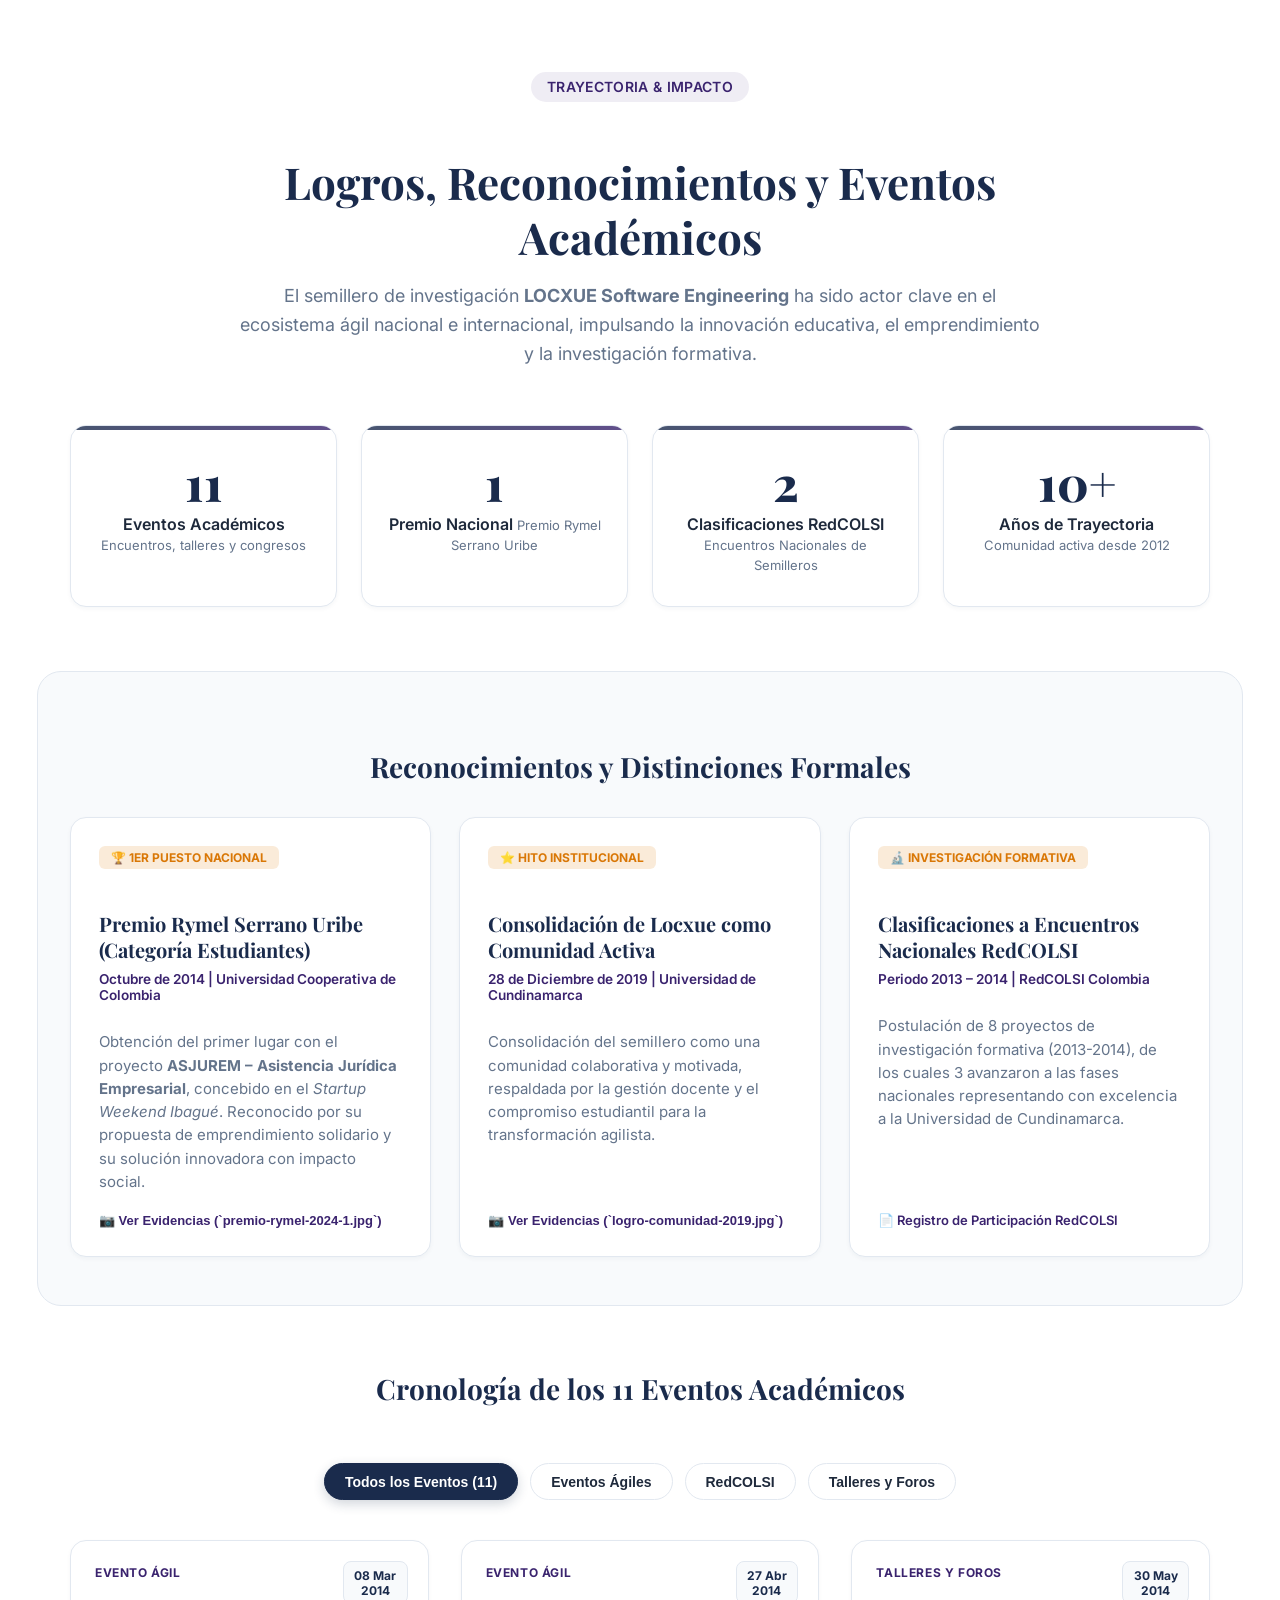
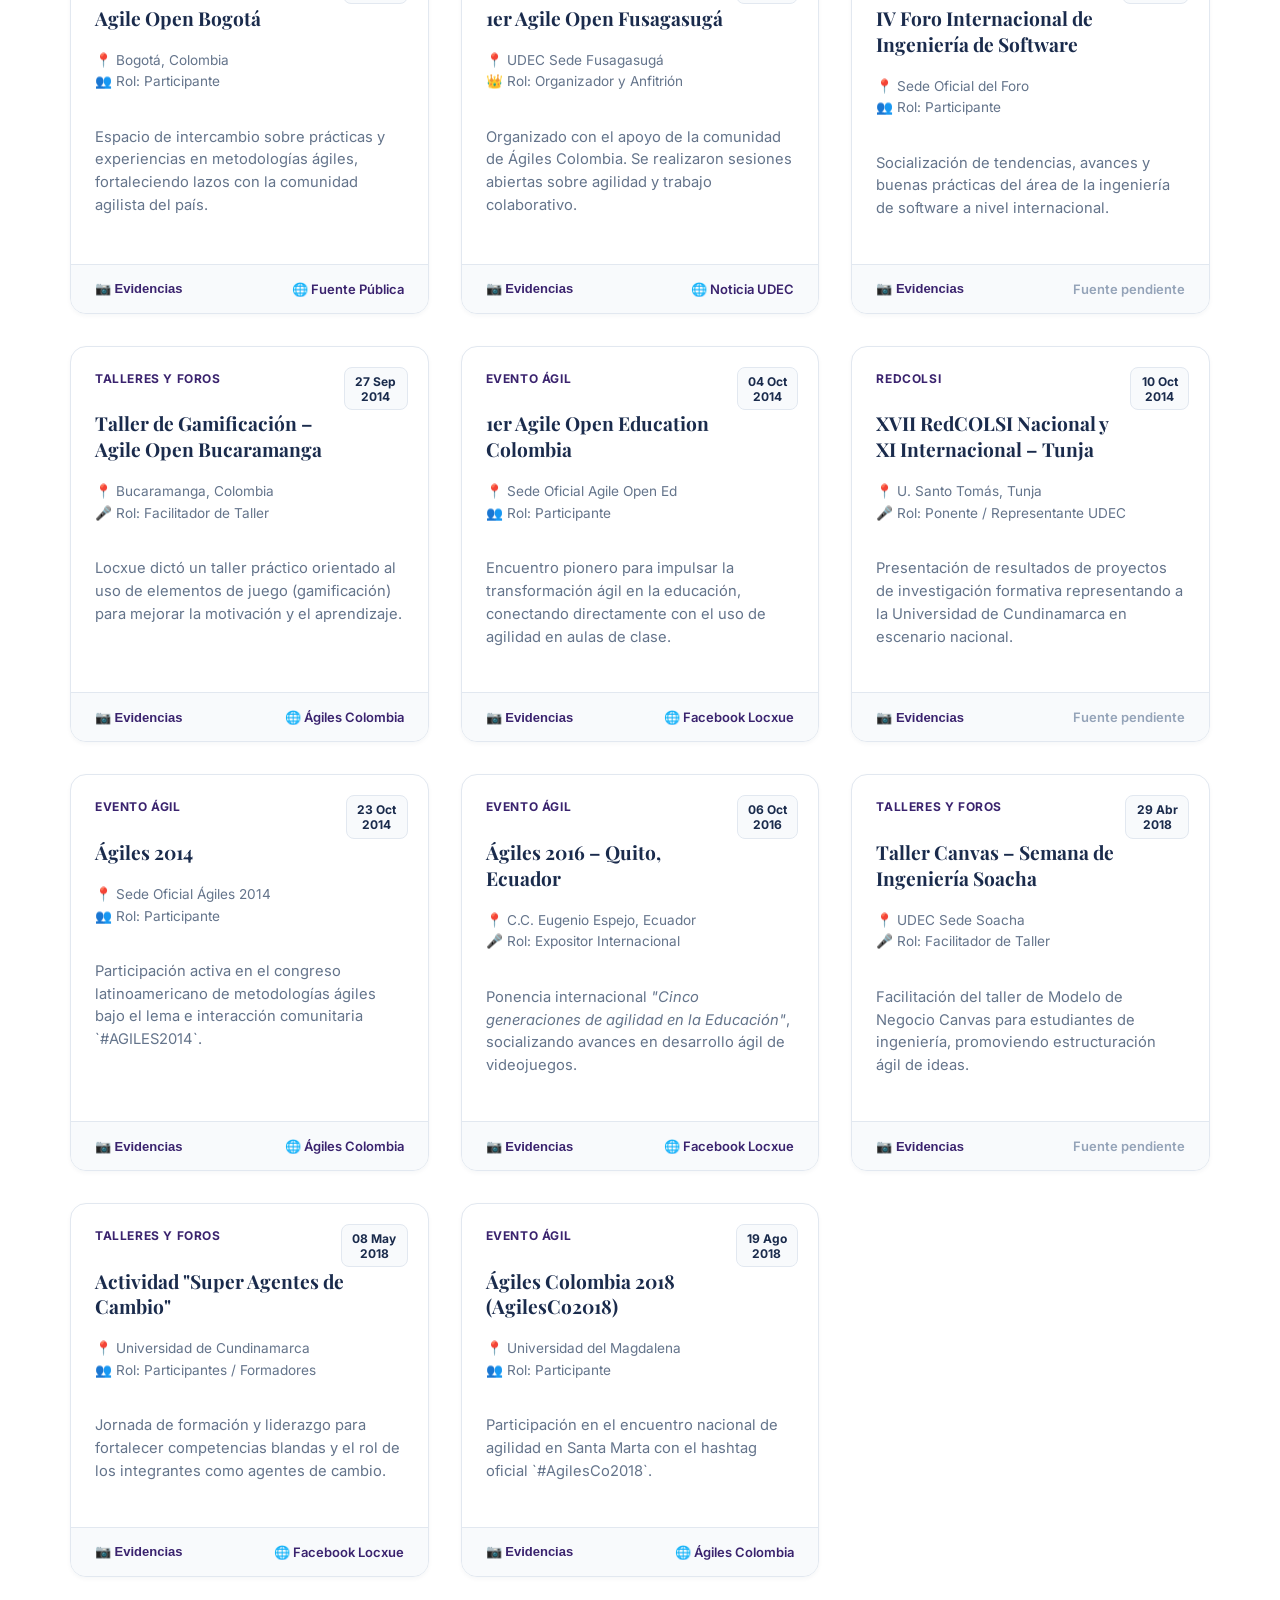
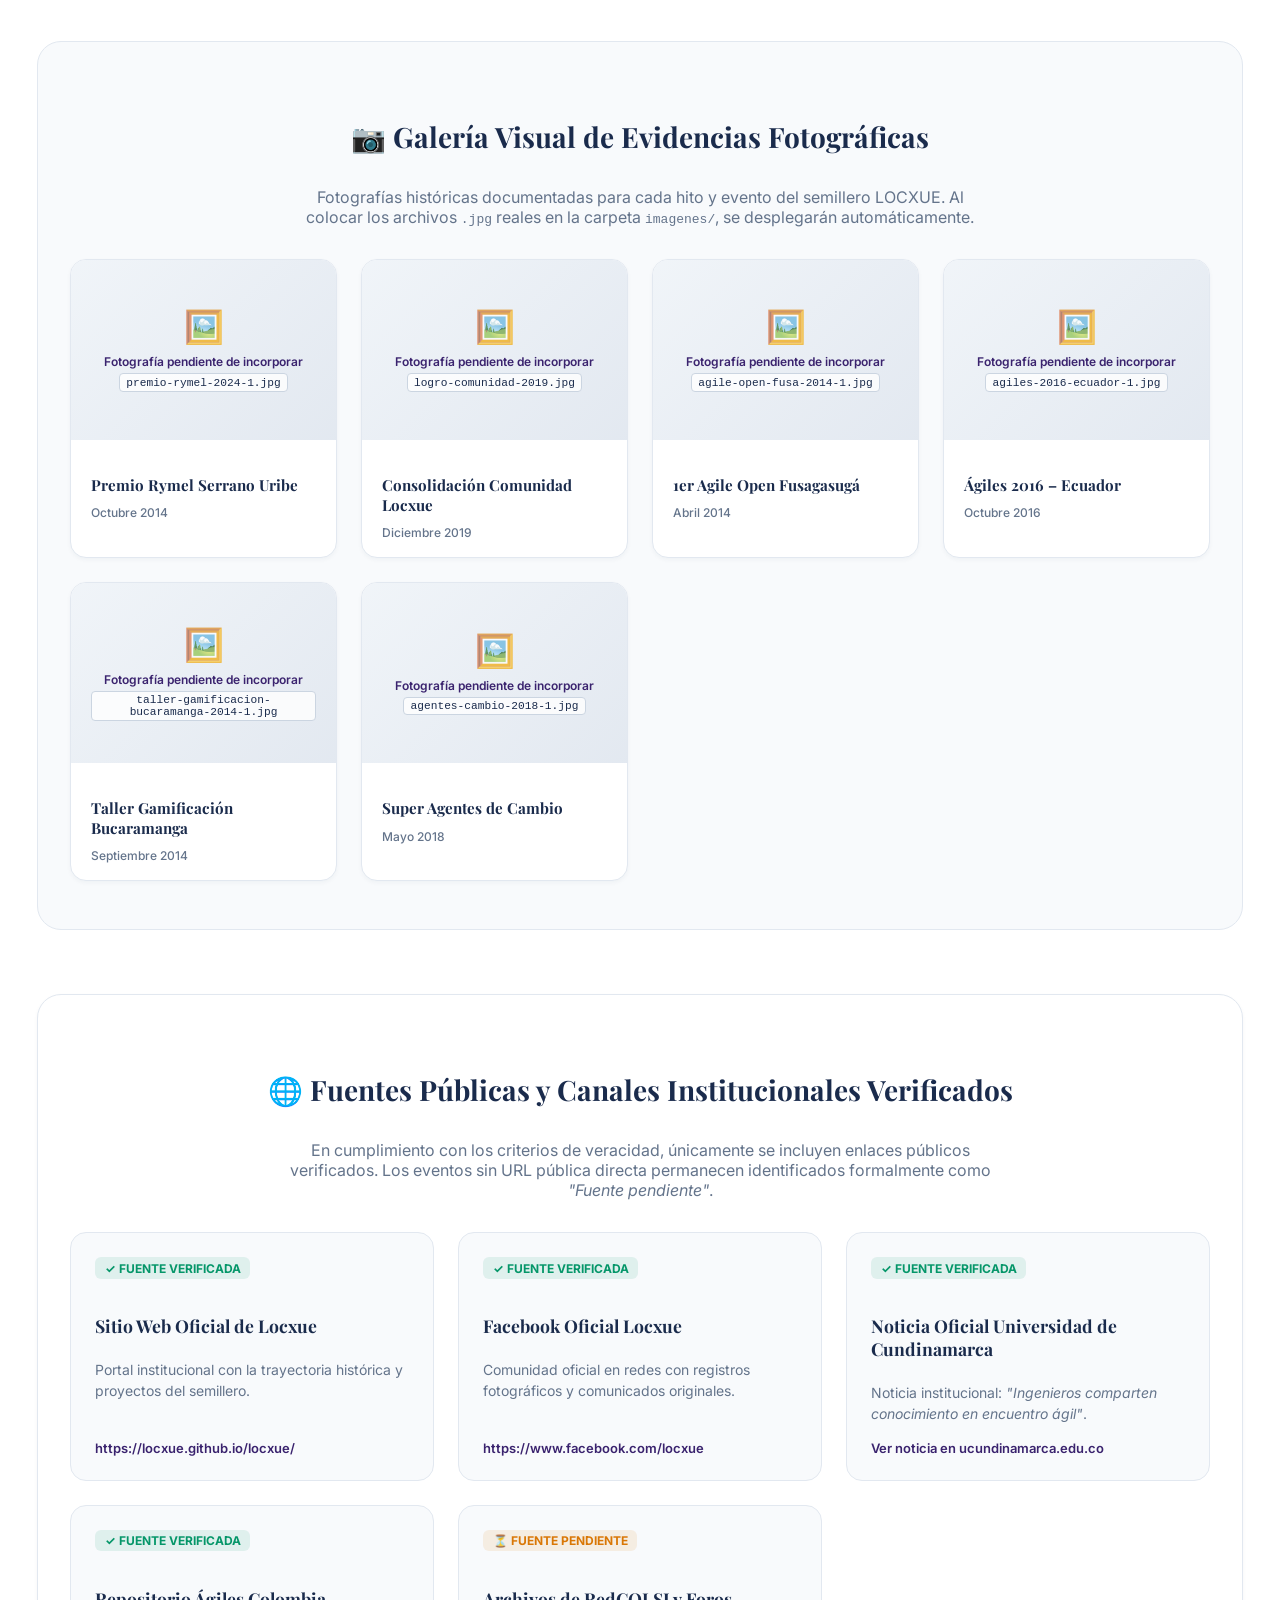
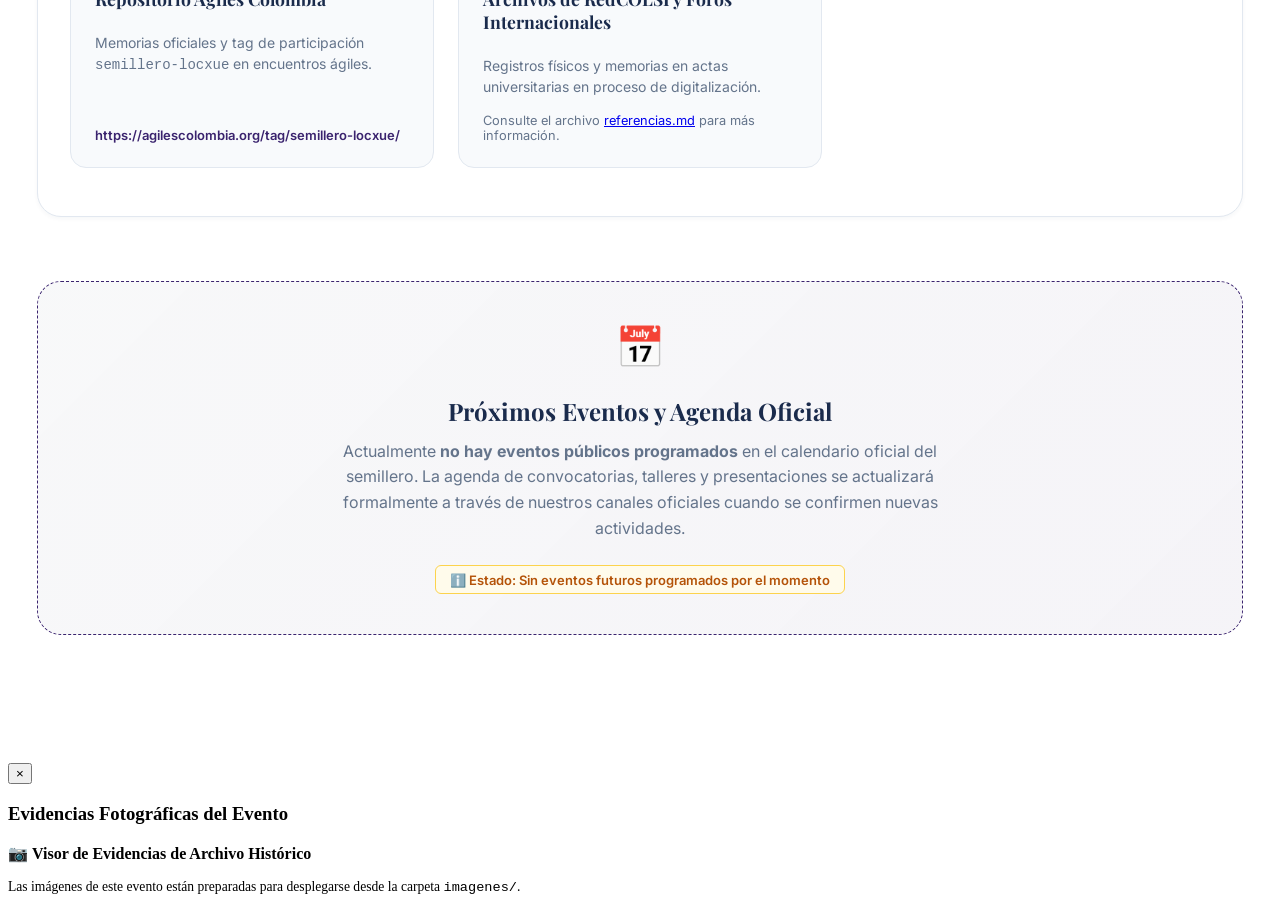
==== commit eb343ff9: "Corregir codificación y referencias de imágenes del módulo 05" ====
--- a/contenido/05-logros-eventos/index.html
+++ b/contenido/05-logros-eventos/index.html
@@ -1,31 +1,31 @@
-﻿<!DOCTYPE html>
+<!DOCTYPE html>
 <html lang="es">
 <head>
   <meta charset="UTF-8">
   <meta name="viewport" content="width=device-width, initial-scale=1.0">
-  <title>MÃ³dulo 05: Logros, Reconocimientos y Eventos | Semillero LOCXUE</title>
+  <title>Módulo 05: Logros, Reconocimientos y Eventos | Semillero LOCXUE</title>
   
   <!-- Fuentes Institucionales del Proyecto -->
   <link rel="preconnect" href="https://fonts.googleapis.com">
   <link rel="preconnect" href="https://fonts.gstatic.com" crossorigin>
   <link href="https://fonts.googleapis.com/css2?family=Inter:wght@300;400;500;600;700&family=Playfair+Display:wght@600;700;800&display=swap" rel="stylesheet">
   
-  <!-- Estilos Aislados del MÃ³dulo -->
+  <!-- Estilos Aislados del Módulo -->
   <link rel="stylesheet" href="styles.css">
 </head>
 <body>
 
   <!-- ==========================================================================
-       INICIO DEL MÃ“DULO 05: LOGROS Y EVENTOS (.logros-eventos-module)
+       INICIO DEL MÓDULO 05: LOGROS Y EVENTOS (.logros-eventos-module)
        ========================================================================== -->
   <section id="logros-eventos" class="logros-eventos-module" aria-labelledby="lem-main-heading">
     
     <!-- Encabezado Principal -->
     <div class="lem-header">
       <span class="lem-header__badge">Trayectoria & Impacto</span>
-      <h2 id="lem-main-heading" class="lem-header__title">Logros, Reconocimientos y Eventos AcadÃ©micos</h2>
+      <h2 id="lem-main-heading" class="lem-header__title">Logros, Reconocimientos y Eventos Académicos</h2>
       <p class="lem-header__description">
-        El semillero de investigaciÃ³n <strong>LOCXUE Software Engineering</strong> ha sido actor clave en el ecosistema Ã¡gil nacional e internacional, impulsando la innovaciÃ³n educativa, el emprendimiento y la investigaciÃ³n formativa.
+        El semillero de investigación <strong>LOCXUE Software Engineering</strong> ha sido actor clave en el ecosistema ágil nacional e internacional, impulsando la innovación educativa, el emprendimiento y la investigación formativa.
       </p>
     </div>
 
@@ -33,7 +33,7 @@
     <div class="lem-stats-grid">
       <div class="lem-stat-card">
         <span class="lem-stat-card__number" data-target="11">0</span>
-        <span class="lem-stat-card__label">Eventos AcadÃ©micos</span>
+        <span class="lem-stat-card__label">Eventos Académicos</span>
         <span class="lem-stat-card__subtext">Encuentros, talleres y congresos</span>
       </div>
       <div class="lem-stat-card">
@@ -48,7 +48,7 @@
       </div>
       <div class="lem-stat-card">
         <span class="lem-stat-card__number" data-target="10" data-suffix="+">0</span>
-        <span class="lem-stat-card__label">AÃ±os de Trayectoria</span>
+        <span class="lem-stat-card__label">Años de Trayectoria</span>
         <span class="lem-stat-card__subtext">Comunidad activa desde 2012</span>
       </div>
     </div>
@@ -60,54 +60,54 @@
         
         <!-- Reconocimiento 1 -->
         <article class="lem-highlight-card">
-          <span class="lem-highlight-card__badge">ðŸ† 1er Puesto Nacional</span>
-          <h4 class="lem-highlight-card__title">Premio Rymel Serrano Uribe (CategorÃ­a Estudiantes)</h4>
+          <span class="lem-highlight-card__badge">🏆 1er Puesto Nacional</span>
+          <h4 class="lem-highlight-card__title">Premio Rymel Serrano Uribe (Categoría Estudiantes)</h4>
           <div class="lem-highlight-card__meta">Octubre de 2014 | Universidad Cooperativa de Colombia</div>
           <p class="lem-highlight-card__desc">
-            ObtenciÃ³n del primer lugar con el proyecto <strong>ASJUREM â€“ Asistencia JurÃ­dica Empresarial</strong>, concebido en el <em>Startup Weekend IbaguÃ©</em>. Reconocido por su propuesta de emprendimiento solidario y su soluciÃ³n innovadora con impacto social.
+            Obtención del primer lugar con el proyecto <strong>ASJUREM – Asistencia Jurídica Empresarial</strong>, concebido en el <em>Startup Weekend Ibagué</em>. Reconocido por su propuesta de emprendimiento solidario y su solución innovadora con impacto social.
           </p>
           <button class="lem-btn-link lem-btn-evidence" data-event-title="Premio Rymel Serrano Uribe" data-files="evento-1.jpg, evento-2.jpg">
-            ðŸ“· Ver Evidencias (`evento-1.jpg`)
+            📷 Ver Evidencias (`premio-rymel-2024-1.jpg`)
           </button>
         </article>
 
         <!-- Reconocimiento 2 -->
         <article class="lem-highlight-card">
-          <span class="lem-highlight-card__badge">â­ Hito Institucional</span>
-          <h4 class="lem-highlight-card__title">ConsolidaciÃ³n de Locxue como Comunidad Activa</h4>
+          <span class="lem-highlight-card__badge">⭐ Hito Institucional</span>
+          <h4 class="lem-highlight-card__title">Consolidación de Locxue como Comunidad Activa</h4>
           <div class="lem-highlight-card__meta">28 de Diciembre de 2019 | Universidad de Cundinamarca</div>
           <p class="lem-highlight-card__desc">
-            ConsolidaciÃ³n del semillero como una comunidad colaborativa y motivada, respaldada por la gestiÃ³n docente y el compromiso estudiantil para la transformaciÃ³n agilista.
-          </p>
-          <button class="lem-btn-link lem-btn-evidence" data-event-title="ConsolidaciÃ³n de Comunidad Locxue" data-files="evento-3.jpg">
-            ðŸ“· Ver Evidencias (`evento-3.jpg`)
+            Consolidación del semillero como una comunidad colaborativa y motivada, respaldada por la gestión docente y el compromiso estudiantil para la transformación agilista.
+          </p>
+          <button class="lem-btn-link lem-btn-evidence" data-event-title="Consolidación de Comunidad Locxue" data-files="logro-comunidad-2019.jpg">
+            📷 Ver Evidencias (`logro-comunidad-2019.jpg`)
           </button>
         </article>
 
         <!-- Reconocimiento 3 -->
         <article class="lem-highlight-card">
-          <span class="lem-highlight-card__badge">ðŸ”¬ InvestigaciÃ³n Formativa</span>
+          <span class="lem-highlight-card__badge">🔬 Investigación Formativa</span>
           <h4 class="lem-highlight-card__title">Clasificaciones a Encuentros Nacionales RedCOLSI</h4>
-          <div class="lem-highlight-card__meta">Periodo 2013 â€“ 2014 | RedCOLSI Colombia</div>
+          <div class="lem-highlight-card__meta">Periodo 2013 – 2014 | RedCOLSI Colombia</div>
           <p class="lem-highlight-card__desc">
-            PostulaciÃ³n de 8 proyectos de investigaciÃ³n formativa (2013-2014), de los cuales 3 avanzaron a las fases nacionales representando con excelencia a la Universidad de Cundinamarca.
+            Postulación de 8 proyectos de investigación formativa (2013-2014), de los cuales 3 avanzaron a las fases nacionales representando con excelencia a la Universidad de Cundinamarca.
           </p>
           <a href="referencias.md" class="lem-btn-link" target="_blank">
-            ðŸ“„ Registro de ParticipaciÃ³n RedCOLSI
+            📄 Registro de Participación RedCOLSI
           </a>
         </article>
 
       </div>
     </div>
 
-    <!-- 3. Filtros por CategorÃ­as -->
+    <!-- 3. Filtros por Categorías -->
     <div class="lem-header">
-      <h3 class="lem-section-subtitle">CronologÃ­a de los 11 Eventos AcadÃ©micos</h3>
+      <h3 class="lem-section-subtitle">Cronología de los 11 Eventos Académicos</h3>
     </div>
     
     <div class="lem-filters-container">
       <button class="lem-filter-btn active" data-filter="todos">Todos los Eventos (11)</button>
-      <button class="lem-filter-btn" data-filter="agiles">Eventos Ãgiles</button>
+      <button class="lem-filter-btn" data-filter="agiles">Eventos Ágiles</button>
       <button class="lem-filter-btn" data-filter="redcolsi">RedCOLSI</button>
       <button class="lem-filter-btn" data-filter="talleres">Talleres y Foros</button>
     </div>
@@ -119,23 +119,23 @@
       <article class="lem-event-card" data-category="agiles">
         <div class="lem-event-card__header">
           <div class="lem-event-card__date-badge">08 Mar<br>2014</div>
-          <span class="lem-event-card__category">Evento Ãgil</span>
-          <h4 class="lem-event-card__title">Agile Open BogotÃ¡</h4>
-        </div>
-        <div class="lem-event-card__body">
-          <ul class="lem-event-card__meta-list">
-            <li class="lem-event-card__meta-item">ðŸ“ BogotÃ¡, Colombia</li>
-            <li class="lem-event-card__meta-item">ðŸ‘¥ Rol: Participante</li>
-          </ul>
-          <p class="lem-event-card__desc">
-            Espacio de intercambio sobre prÃ¡cticas y experiencias en metodologÃ­as Ã¡giles, fortaleciendo lazos con la comunidad agilista del paÃ­s.
-          </p>
-        </div>
-        <div class="lem-event-card__footer">
-          <button class="lem-btn-link lem-btn-evidence" data-event-title="Agile Open BogotÃ¡" data-files="agile-open-bogota-2014-1.jpg, agile-open-bogota-2014-2.jpg">
-            ðŸ“· Evidencias
-          </button>
-          <a href="https://www.facebook.com/locxue" class="lem-btn-link" target="_blank" rel="noopener">ðŸŒ Fuente PÃºblica</a>
+          <span class="lem-event-card__category">Evento Ágil</span>
+          <h4 class="lem-event-card__title">Agile Open Bogotá</h4>
+        </div>
+        <div class="lem-event-card__body">
+          <ul class="lem-event-card__meta-list">
+            <li class="lem-event-card__meta-item">📍 Bogotá, Colombia</li>
+            <li class="lem-event-card__meta-item">👥 Rol: Participante</li>
+          </ul>
+          <p class="lem-event-card__desc">
+            Espacio de intercambio sobre prácticas y experiencias en metodologías ágiles, fortaleciendo lazos con la comunidad agilista del país.
+          </p>
+        </div>
+        <div class="lem-event-card__footer">
+          <button class="lem-btn-link lem-btn-evidence" data-event-title="Agile Open Bogotá" data-files="agile-open-bogota-2014-1.jpg, agile-open-bogota-2014-2.jpg">
+            📷 Evidencias
+          </button>
+          <a href="https://www.facebook.com/locxue" class="lem-btn-link" target="_blank" rel="noopener">🌐 Fuente Pública</a>
         </div>
       </article>
 
@@ -143,23 +143,23 @@
       <article class="lem-event-card" data-category="agiles">
         <div class="lem-event-card__header">
           <div class="lem-event-card__date-badge">27 Abr<br>2014</div>
-          <span class="lem-event-card__category">Evento Ãgil</span>
-          <h4 class="lem-event-card__title">1er Agile Open FusagasugÃ¡</h4>
-        </div>
-        <div class="lem-event-card__body">
-          <ul class="lem-event-card__meta-list">
-            <li class="lem-event-card__meta-item">ðŸ“ UDEC Sede FusagasugÃ¡</li>
-            <li class="lem-event-card__meta-item">ðŸ‘‘ Rol: Organizador y AnfitriÃ³n</li>
-          </ul>
-          <p class="lem-event-card__desc">
-            Organizado con el apoyo de la comunidad de Ãgiles Colombia. Se realizaron sesiones abiertas sobre agilidad y trabajo colaborativo.
-          </p>
-        </div>
-        <div class="lem-event-card__footer">
-          <button class="lem-btn-link lem-btn-evidence" data-event-title="1er Agile Open FusagasugÃ¡" data-files="evento-4.jpg, evento-5.jpg, evento-6.jpg">
-            ðŸ“· Evidencias
-          </button>
-          <a href="https://www.ucundinamarca.edu.co/index.php/noticias-ucundinamarca/85-noticias-sede-fusagasuga/806-ingenieros-comparten-conocimiento-en-el-encuentro-de-metodologias-agiles" class="lem-btn-link" target="_blank" rel="noopener">ðŸŒ Noticia UDEC</a>
+          <span class="lem-event-card__category">Evento Ágil</span>
+          <h4 class="lem-event-card__title">1er Agile Open Fusagasugá</h4>
+        </div>
+        <div class="lem-event-card__body">
+          <ul class="lem-event-card__meta-list">
+            <li class="lem-event-card__meta-item">📍 UDEC Sede Fusagasugá</li>
+            <li class="lem-event-card__meta-item">👑 Rol: Organizador y Anfitrión</li>
+          </ul>
+          <p class="lem-event-card__desc">
+            Organizado con el apoyo de la comunidad de Ágiles Colombia. Se realizaron sesiones abiertas sobre agilidad y trabajo colaborativo.
+          </p>
+        </div>
+        <div class="lem-event-card__footer">
+          <button class="lem-btn-link lem-btn-evidence" data-event-title="1er Agile Open Fusagasugá" data-files="agile-open-fusa-2014-1.jpg, agile-open-fusa-2014-2.jpg, agile-open-fusa-2014-3.jpg">
+            📷 Evidencias
+          </button>
+          <a href="https://www.ucundinamarca.edu.co/index.php/noticias-ucundinamarca/85-noticias-sede-fusagasuga/806-ingenieros-comparten-conocimiento-en-el-encuentro-de-metodologias-agiles" class="lem-btn-link" target="_blank" rel="noopener">🌐 Noticia UDEC</a>
         </div>
       </article>
 
@@ -168,20 +168,20 @@
         <div class="lem-event-card__header">
           <div class="lem-event-card__date-badge">30 May<br>2014</div>
           <span class="lem-event-card__category">Talleres y Foros</span>
-          <h4 class="lem-event-card__title">IV Foro Internacional de IngenierÃ­a de Software</h4>
-        </div>
-        <div class="lem-event-card__body">
-          <ul class="lem-event-card__meta-list">
-            <li class="lem-event-card__meta-item">ðŸ“ Sede Oficial del Foro</li>
-            <li class="lem-event-card__meta-item">ðŸ‘¥ Rol: Participante</li>
-          </ul>
-          <p class="lem-event-card__desc">
-            SocializaciÃ³n de tendencias, avances y buenas prÃ¡cticas del Ã¡rea de la ingenierÃ­a de software a nivel internacional.
-          </p>
-        </div>
-        <div class="lem-event-card__footer">
-          <button class="lem-btn-link lem-btn-evidence" data-event-title="IV Foro Internacional de IngenierÃ­a de Software" data-files="foro-internacional-2014-1.jpg, foro-internacional-2014-2.jpg">
-            ðŸ“· Evidencias
+          <h4 class="lem-event-card__title">IV Foro Internacional de Ingeniería de Software</h4>
+        </div>
+        <div class="lem-event-card__body">
+          <ul class="lem-event-card__meta-list">
+            <li class="lem-event-card__meta-item">📍 Sede Oficial del Foro</li>
+            <li class="lem-event-card__meta-item">👥 Rol: Participante</li>
+          </ul>
+          <p class="lem-event-card__desc">
+            Socialización de tendencias, avances y buenas prácticas del área de la ingeniería de software a nivel internacional.
+          </p>
+        </div>
+        <div class="lem-event-card__footer">
+          <button class="lem-btn-link lem-btn-evidence" data-event-title="IV Foro Internacional de Ingeniería de Software" data-files="foro-internacional-2014-1.jpg, foro-internacional-2014-2.jpg">
+            📷 Evidencias
           </button>
           <span class="lem-btn-link lem-btn-link--disabled">Fuente pendiente</span>
         </div>
@@ -192,22 +192,22 @@
         <div class="lem-event-card__header">
           <div class="lem-event-card__date-badge">27 Sep<br>2014</div>
           <span class="lem-event-card__category">Talleres y Foros</span>
-          <h4 class="lem-event-card__title">Taller de GamificaciÃ³n â€“ Agile Open Bucaramanga</h4>
-        </div>
-        <div class="lem-event-card__body">
-          <ul class="lem-event-card__meta-list">
-            <li class="lem-event-card__meta-item">ðŸ“ Bucaramanga, Colombia</li>
-            <li class="lem-event-card__meta-item">ðŸŽ¤ Rol: Facilitador de Taller</li>
-          </ul>
-          <p class="lem-event-card__desc">
-            Locxue dictÃ³ un taller prÃ¡ctico orientado al uso de elementos de juego (gamificaciÃ³n) para mejorar la motivaciÃ³n y el aprendizaje.
-          </p>
-        </div>
-        <div class="lem-event-card__footer">
-          <button class="lem-btn-link lem-btn-evidence" data-event-title="Taller de GamificaciÃ³n Bucaramanga" data-files="evento-7.jpg, evento-8.jpg">
-            ðŸ“· Evidencias
-          </button>
-          <a href="https://agilescolombia.org/tag/semillero-locxue/" class="lem-btn-link" target="_blank" rel="noopener">ðŸŒ Ãgiles Colombia</a>
+          <h4 class="lem-event-card__title">Taller de Gamificación – Agile Open Bucaramanga</h4>
+        </div>
+        <div class="lem-event-card__body">
+          <ul class="lem-event-card__meta-list">
+            <li class="lem-event-card__meta-item">📍 Bucaramanga, Colombia</li>
+            <li class="lem-event-card__meta-item">🎤 Rol: Facilitador de Taller</li>
+          </ul>
+          <p class="lem-event-card__desc">
+            Locxue dictó un taller práctico orientado al uso de elementos de juego (gamificación) para mejorar la motivación y el aprendizaje.
+          </p>
+        </div>
+        <div class="lem-event-card__footer">
+          <button class="lem-btn-link lem-btn-evidence" data-event-title="Taller de Gamificación Bucaramanga" data-files="taller-gamificacion-bucaramanga-2014-1.jpg, taller-gamificacion-bucaramanga-2014-2.jpg">
+            📷 Evidencias
+          </button>
+          <a href="https://agilescolombia.org/tag/semillero-locxue/" class="lem-btn-link" target="_blank" rel="noopener">🌐 Ágiles Colombia</a>
         </div>
       </article>
 
@@ -215,23 +215,23 @@
       <article class="lem-event-card" data-category="agiles">
         <div class="lem-event-card__header">
           <div class="lem-event-card__date-badge">04 Oct<br>2014</div>
-          <span class="lem-event-card__category">Evento Ãgil</span>
+          <span class="lem-event-card__category">Evento Ágil</span>
           <h4 class="lem-event-card__title">1er Agile Open Education Colombia</h4>
         </div>
         <div class="lem-event-card__body">
           <ul class="lem-event-card__meta-list">
-            <li class="lem-event-card__meta-item">ðŸ“ Sede Oficial Agile Open Ed</li>
-            <li class="lem-event-card__meta-item">ðŸ‘¥ Rol: Participante</li>
-          </ul>
-          <p class="lem-event-card__desc">
-            Encuentro pionero para impulsar la transformaciÃ³n Ã¡gil en la educaciÃ³n, conectando directamente con el uso de agilidad en aulas de clase.
+            <li class="lem-event-card__meta-item">📍 Sede Oficial Agile Open Ed</li>
+            <li class="lem-event-card__meta-item">👥 Rol: Participante</li>
+          </ul>
+          <p class="lem-event-card__desc">
+            Encuentro pionero para impulsar la transformación ágil en la educación, conectando directamente con el uso de agilidad en aulas de clase.
           </p>
         </div>
         <div class="lem-event-card__footer">
           <button class="lem-btn-link lem-btn-evidence" data-event-title="1er Agile Open Education Colombia" data-files="agile-open-education-2014-1.jpg, agile-open-education-2014-2.jpg">
-            ðŸ“· Evidencias
-          </button>
-          <a href="https://www.facebook.com/locxue" class="lem-btn-link" target="_blank" rel="noopener">ðŸŒ Facebook Locxue</a>
+            📷 Evidencias
+          </button>
+          <a href="https://www.facebook.com/locxue" class="lem-btn-link" target="_blank" rel="noopener">🌐 Facebook Locxue</a>
         </div>
       </article>
 
@@ -240,20 +240,20 @@
         <div class="lem-event-card__header">
           <div class="lem-event-card__date-badge">10 Oct<br>2014</div>
           <span class="lem-event-card__category">RedCOLSI</span>
-          <h4 class="lem-event-card__title">XVII RedCOLSI Nacional y XI Internacional â€“ Tunja</h4>
-        </div>
-        <div class="lem-event-card__body">
-          <ul class="lem-event-card__meta-list">
-            <li class="lem-event-card__meta-item">ðŸ“ U. Santo TomÃ¡s, Tunja</li>
-            <li class="lem-event-card__meta-item">ðŸŽ¤ Rol: Ponente / Representante UDEC</li>
-          </ul>
-          <p class="lem-event-card__desc">
-            PresentaciÃ³n de resultados de proyectos de investigaciÃ³n formativa representando a la Universidad de Cundinamarca en escenario nacional.
+          <h4 class="lem-event-card__title">XVII RedCOLSI Nacional y XI Internacional – Tunja</h4>
+        </div>
+        <div class="lem-event-card__body">
+          <ul class="lem-event-card__meta-list">
+            <li class="lem-event-card__meta-item">📍 U. Santo Tomás, Tunja</li>
+            <li class="lem-event-card__meta-item">🎤 Rol: Ponente / Representante UDEC</li>
+          </ul>
+          <p class="lem-event-card__desc">
+            Presentación de resultados de proyectos de investigación formativa representando a la Universidad de Cundinamarca en escenario nacional.
           </p>
         </div>
         <div class="lem-event-card__footer">
           <button class="lem-btn-link lem-btn-evidence" data-event-title="XVII RedCOLSI Tunja" data-files="redcolsi-tunja-2014-1.jpg, redcolsi-tunja-2014-2.jpg">
-            ðŸ“· Evidencias
+            📷 Evidencias
           </button>
           <span class="lem-btn-link lem-btn-link--disabled">Fuente pendiente</span>
         </div>
@@ -263,23 +263,23 @@
       <article class="lem-event-card" data-category="agiles">
         <div class="lem-event-card__header">
           <div class="lem-event-card__date-badge">23 Oct<br>2014</div>
-          <span class="lem-event-card__category">Evento Ãgil</span>
-          <h4 class="lem-event-card__title">Ãgiles 2014</h4>
-        </div>
-        <div class="lem-event-card__body">
-          <ul class="lem-event-card__meta-list">
-            <li class="lem-event-card__meta-item">ðŸ“ Sede Oficial Ãgiles 2014</li>
-            <li class="lem-event-card__meta-item">ðŸ‘¥ Rol: Participante</li>
-          </ul>
-          <p class="lem-event-card__desc">
-            ParticipaciÃ³n activa en el congreso latinoamericano de metodologÃ­as Ã¡giles bajo el lema e interacciÃ³n comunitaria `#AGILES2014`.
-          </p>
-        </div>
-        <div class="lem-event-card__footer">
-          <button class="lem-btn-link lem-btn-evidence" data-event-title="Ãgiles 2014" data-files="agiles-2014-1.jpg, agiles-2014-2.jpg">
-            ðŸ“· Evidencias
-          </button>
-          <a href="https://agilescolombia.org/tag/semillero-locxue/" class="lem-btn-link" target="_blank" rel="noopener">ðŸŒ Ãgiles Colombia</a>
+          <span class="lem-event-card__category">Evento Ágil</span>
+          <h4 class="lem-event-card__title">Ágiles 2014</h4>
+        </div>
+        <div class="lem-event-card__body">
+          <ul class="lem-event-card__meta-list">
+            <li class="lem-event-card__meta-item">📍 Sede Oficial Ágiles 2014</li>
+            <li class="lem-event-card__meta-item">👥 Rol: Participante</li>
+          </ul>
+          <p class="lem-event-card__desc">
+            Participación activa en el congreso latinoamericano de metodologías ágiles bajo el lema e interacción comunitaria `#AGILES2014`.
+          </p>
+        </div>
+        <div class="lem-event-card__footer">
+          <button class="lem-btn-link lem-btn-evidence" data-event-title="Ágiles 2014" data-files="agiles-2014-1.jpg, agiles-2014-2.jpg">
+            📷 Evidencias
+          </button>
+          <a href="https://agilescolombia.org/tag/semillero-locxue/" class="lem-btn-link" target="_blank" rel="noopener">🌐 Ágiles Colombia</a>
         </div>
       </article>
 
@@ -287,23 +287,23 @@
       <article class="lem-event-card" data-category="agiles">
         <div class="lem-event-card__header">
           <div class="lem-event-card__date-badge">06 Oct<br>2016</div>
-          <span class="lem-event-card__category">Evento Ãgil</span>
-          <h4 class="lem-event-card__title">Ãgiles 2016 â€“ Quito, Ecuador</h4>
-        </div>
-        <div class="lem-event-card__body">
-          <ul class="lem-event-card__meta-list">
-            <li class="lem-event-card__meta-item">ðŸ“ C.C. Eugenio Espejo, Ecuador</li>
-            <li class="lem-event-card__meta-item">ðŸŽ¤ Rol: Expositor Internacional</li>
-          </ul>
-          <p class="lem-event-card__desc">
-            Ponencia internacional <em>"Cinco generaciones de agilidad en la EducaciÃ³n"</em>, socializando avances en desarrollo Ã¡gil de videojuegos.
-          </p>
-        </div>
-        <div class="lem-event-card__footer">
-          <button class="lem-btn-link lem-btn-evidence" data-event-title="Ãgiles 2016 Ecuador" data-files="evento-9.jpg">
-            ðŸ“· Evidencias
-          </button>
-          <a href="https://www.facebook.com/locxue" class="lem-btn-link" target="_blank" rel="noopener">ðŸŒ Facebook Locxue</a>
+          <span class="lem-event-card__category">Evento Ágil</span>
+          <h4 class="lem-event-card__title">Ágiles 2016 – Quito, Ecuador</h4>
+        </div>
+        <div class="lem-event-card__body">
+          <ul class="lem-event-card__meta-list">
+            <li class="lem-event-card__meta-item">📍 C.C. Eugenio Espejo, Ecuador</li>
+            <li class="lem-event-card__meta-item">🎤 Rol: Expositor Internacional</li>
+          </ul>
+          <p class="lem-event-card__desc">
+            Ponencia internacional <em>"Cinco generaciones de agilidad en la Educación"</em>, socializando avances en desarrollo ágil de videojuegos.
+          </p>
+        </div>
+        <div class="lem-event-card__footer">
+          <button class="lem-btn-link lem-btn-evidence" data-event-title="Ágiles 2016 Ecuador" data-files="agiles-2016-ecuador-1.jpg">
+            📷 Evidencias
+          </button>
+          <a href="https://www.facebook.com/locxue" class="lem-btn-link" target="_blank" rel="noopener">🌐 Facebook Locxue</a>
         </div>
       </article>
 
@@ -312,20 +312,20 @@
         <div class="lem-event-card__header">
           <div class="lem-event-card__date-badge">29 Abr<br>2018</div>
           <span class="lem-event-card__category">Talleres y Foros</span>
-          <h4 class="lem-event-card__title">Taller Canvas â€“ Semana de IngenierÃ­a Soacha</h4>
-        </div>
-        <div class="lem-event-card__body">
-          <ul class="lem-event-card__meta-list">
-            <li class="lem-event-card__meta-item">ðŸ“ UDEC Sede Soacha</li>
-            <li class="lem-event-card__meta-item">ðŸŽ¤ Rol: Facilitador de Taller</li>
-          </ul>
-          <p class="lem-event-card__desc">
-            FacilitaciÃ³n del taller de Modelo de Negocio Canvas para estudiantes de ingenierÃ­a, promoviendo estructuraciÃ³n Ã¡gil de ideas.
+          <h4 class="lem-event-card__title">Taller Canvas – Semana de Ingeniería Soacha</h4>
+        </div>
+        <div class="lem-event-card__body">
+          <ul class="lem-event-card__meta-list">
+            <li class="lem-event-card__meta-item">📍 UDEC Sede Soacha</li>
+            <li class="lem-event-card__meta-item">🎤 Rol: Facilitador de Taller</li>
+          </ul>
+          <p class="lem-event-card__desc">
+            Facilitación del taller de Modelo de Negocio Canvas para estudiantes de ingeniería, promoviendo estructuración ágil de ideas.
           </p>
         </div>
         <div class="lem-event-card__footer">
           <button class="lem-btn-link lem-btn-evidence" data-event-title="Taller Canvas Soacha" data-files="taller-canvas-soacha-2018-1.jpg, taller-canvas-soacha-2018-2.jpg">
-            ðŸ“· Evidencias
+            📷 Evidencias
           </button>
           <span class="lem-btn-link lem-btn-link--disabled">Fuente pendiente</span>
         </div>
@@ -340,18 +340,18 @@
         </div>
         <div class="lem-event-card__body">
           <ul class="lem-event-card__meta-list">
-            <li class="lem-event-card__meta-item">ðŸ“ Universidad de Cundinamarca</li>
-            <li class="lem-event-card__meta-item">ðŸ‘¥ Rol: Participantes / Formadores</li>
-          </ul>
-          <p class="lem-event-card__desc">
-            Jornada de formaciÃ³n y liderazgo para fortalecer competencias blandas y el rol de los integrantes como agentes de cambio.
-          </p>
-        </div>
-        <div class="lem-event-card__footer">
-          <button class="lem-btn-link lem-btn-evidence" data-event-title="Super Agentes de Cambio" data-files="evento-10.jpg, evento-11.jpg">
-            ðŸ“· Evidencias
-          </button>
-          <a href="https://www.facebook.com/locxue" class="lem-btn-link" target="_blank" rel="noopener">ðŸŒ Facebook Locxue</a>
+            <li class="lem-event-card__meta-item">📍 Universidad de Cundinamarca</li>
+            <li class="lem-event-card__meta-item">👥 Rol: Participantes / Formadores</li>
+          </ul>
+          <p class="lem-event-card__desc">
+            Jornada de formación y liderazgo para fortalecer competencias blandas y el rol de los integrantes como agentes de cambio.
+          </p>
+        </div>
+        <div class="lem-event-card__footer">
+          <button class="lem-btn-link lem-btn-evidence" data-event-title="Super Agentes de Cambio" data-files="agentes-cambio-2018-1.jpg, agentes-cambio-2018-2.jpg">
+            📷 Evidencias
+          </button>
+          <a href="https://www.facebook.com/locxue" class="lem-btn-link" target="_blank" rel="noopener">🌐 Facebook Locxue</a>
         </div>
       </article>
 
@@ -359,33 +359,33 @@
       <article class="lem-event-card" data-category="agiles">
         <div class="lem-event-card__header">
           <div class="lem-event-card__date-badge">19 Ago<br>2018</div>
-          <span class="lem-event-card__category">Evento Ãgil</span>
-          <h4 class="lem-event-card__title">Ãgiles Colombia 2018 (AgilesCo2018)</h4>
-        </div>
-        <div class="lem-event-card__body">
-          <ul class="lem-event-card__meta-list">
-            <li class="lem-event-card__meta-item">ðŸ“ Universidad del Magdalena</li>
-            <li class="lem-event-card__meta-item">ðŸ‘¥ Rol: Participante</li>
-          </ul>
-          <p class="lem-event-card__desc">
-            ParticipaciÃ³n en el encuentro nacional de agilidad en Santa Marta con el hashtag oficial `#AgilesCo2018`.
-          </p>
-        </div>
-        <div class="lem-event-card__footer">
-          <button class="lem-btn-link lem-btn-evidence" data-event-title="Ãgiles Colombia 2018" data-files="agilesco2018-1.jpg, agilesco2018-2.jpg">
-            ðŸ“· Evidencias
-          </button>
-          <a href="https://agilescolombia.org/tag/semillero-locxue/" class="lem-btn-link" target="_blank" rel="noopener">ðŸŒ Ãgiles Colombia</a>
-        </div>
-      </article>
-
-    </div>
-
-    <!-- 5. GALERÃA VISUAL DE EVIDENCIAS FOTOGRÃFICAS (Muestras vinculadas a imagenes/) -->
+          <span class="lem-event-card__category">Evento Ágil</span>
+          <h4 class="lem-event-card__title">Ágiles Colombia 2018 (AgilesCo2018)</h4>
+        </div>
+        <div class="lem-event-card__body">
+          <ul class="lem-event-card__meta-list">
+            <li class="lem-event-card__meta-item">📍 Universidad del Magdalena</li>
+            <li class="lem-event-card__meta-item">👥 Rol: Participante</li>
+          </ul>
+          <p class="lem-event-card__desc">
+            Participación en el encuentro nacional de agilidad en Santa Marta con el hashtag oficial `#AgilesCo2018`.
+          </p>
+        </div>
+        <div class="lem-event-card__footer">
+          <button class="lem-btn-link lem-btn-evidence" data-event-title="Ágiles Colombia 2018" data-files="agilesco2018-1.jpg, agilesco2018-2.jpg">
+            📷 Evidencias
+          </button>
+          <a href="https://agilescolombia.org/tag/semillero-locxue/" class="lem-btn-link" target="_blank" rel="noopener">🌐 Ágiles Colombia</a>
+        </div>
+      </article>
+
+    </div>
+
+    <!-- 5. GALERÍA VISUAL DE EVIDENCIAS FOTOGRÁFICAS (Muestras vinculadas a imagenes/) -->
     <div class="lem-gallery-section">
-      <h3 class="lem-section-subtitle">ðŸ“· GalerÃ­a Visual de Evidencias FotogrÃ¡ficas</h3>
+      <h3 class="lem-section-subtitle">📷 Galería Visual de Evidencias Fotográficas</h3>
       <p style="text-align: center; color: var(--lem-text-muted); margin-bottom: 2rem; max-width: 700px; margin-inline: auto;">
-        FotografÃ­as histÃ³ricas documentadas para cada hito y evento del semillero LOCXUE. Al colocar los archivos <code>.jpg</code> reales en la carpeta <code>imagenes/</code>, se desplegarÃ¡n automÃ¡ticamente.
+        Fotografías históricas documentadas para cada hito y evento del semillero LOCXUE. Al colocar los archivos <code>.jpg</code> reales en la carpeta <code>imagenes/</code>, se desplegarán automáticamente.
       </p>
 
       <div class="lem-gallery-grid">
@@ -393,11 +393,11 @@
         <!-- Foto 1 -->
         <div class="lem-gallery-card">
           <div class="lem-gallery-card__img-box">
-            <img src="imagenes/evento-1.jpg" alt="Evidencia Premio Rymel Serrano Uribe" onerror="this.style.display='none'; this.nextElementSibling.style.display='flex';">
+            <img src="imagenes/premio-rymel-2024-1.jpg" alt="Evidencia Premio Rymel Serrano Uribe" onerror="this.style.display='none'; this.nextElementSibling.style.display='flex';">
             <div class="lem-gallery-card__fallback" style="display: none;">
-              <span class="lem-gallery-card__fallback-icon">ðŸ–¼ï¸</span>
-              <span class="lem-gallery-card__fallback-text">FotografÃ­a pendiente de incorporar</span>
-              <span class="lem-gallery-card__fallback-file">evento-1.jpg</span>
+              <span class="lem-gallery-card__fallback-icon">🖼️</span>
+              <span class="lem-gallery-card__fallback-text">Fotografía pendiente de incorporar</span>
+              <span class="lem-gallery-card__fallback-file">premio-rymel-2024-1.jpg</span>
             </div>
           </div>
           <div class="lem-gallery-card__content">
@@ -409,15 +409,15 @@
         <!-- Foto 2 -->
         <div class="lem-gallery-card">
           <div class="lem-gallery-card__img-box">
-            <img src="imagenes/evento-3.jpg" alt="ConsolidaciÃ³n Comunidad Locxue" onerror="this.style.display='none'; this.nextElementSibling.style.display='flex';">
+            <img src="imagenes/logro-comunidad-2019.jpg" alt="Consolidación Comunidad Locxue" onerror="this.style.display='none'; this.nextElementSibling.style.display='flex';">
             <div class="lem-gallery-card__fallback" style="display: none;">
-              <span class="lem-gallery-card__fallback-icon">ðŸ–¼ï¸</span>
-              <span class="lem-gallery-card__fallback-text">FotografÃ­a pendiente de incorporar</span>
-              <span class="lem-gallery-card__fallback-file">evento-3.jpg</span>
+              <span class="lem-gallery-card__fallback-icon">🖼️</span>
+              <span class="lem-gallery-card__fallback-text">Fotografía pendiente de incorporar</span>
+              <span class="lem-gallery-card__fallback-file">logro-comunidad-2019.jpg</span>
             </div>
           </div>
           <div class="lem-gallery-card__content">
-            <h4 class="lem-gallery-card__event-title">ConsolidaciÃ³n Comunidad Locxue</h4>
+            <h4 class="lem-gallery-card__event-title">Consolidación Comunidad Locxue</h4>
             <span class="lem-gallery-card__date">Diciembre 2019</span>
           </div>
         </div>
@@ -425,15 +425,15 @@
         <!-- Foto 3 -->
         <div class="lem-gallery-card">
           <div class="lem-gallery-card__img-box">
-            <img src="imagenes/evento-4.jpg" alt="1er Agile Open FusagasugÃ¡" onerror="this.style.display='none'; this.nextElementSibling.style.display='flex';">
+            <img src="imagenes/agile-open-fusa-2014-1.jpg" alt="1er Agile Open Fusagasugá" onerror="this.style.display='none'; this.nextElementSibling.style.display='flex';">
             <div class="lem-gallery-card__fallback" style="display: none;">
-              <span class="lem-gallery-card__fallback-icon">ðŸ–¼ï¸</span>
-              <span class="lem-gallery-card__fallback-text">FotografÃ­a pendiente de incorporar</span>
-              <span class="lem-gallery-card__fallback-file">evento-4.jpg</span>
+              <span class="lem-gallery-card__fallback-icon">🖼️</span>
+              <span class="lem-gallery-card__fallback-text">Fotografía pendiente de incorporar</span>
+              <span class="lem-gallery-card__fallback-file">agile-open-fusa-2014-1.jpg</span>
             </div>
           </div>
           <div class="lem-gallery-card__content">
-            <h4 class="lem-gallery-card__event-title">1er Agile Open FusagasugÃ¡</h4>
+            <h4 class="lem-gallery-card__event-title">1er Agile Open Fusagasugá</h4>
             <span class="lem-gallery-card__date">Abril 2014</span>
           </div>
         </div>
@@ -441,15 +441,15 @@
         <!-- Foto 4 -->
         <div class="lem-gallery-card">
           <div class="lem-gallery-card__img-box">
-            <img src="imagenes/evento-9.jpg" alt="Ãgiles 2016 Ecuador" onerror="this.style.display='none'; this.nextElementSibling.style.display='flex';">
+            <img src="imagenes/agiles-2016-ecuador-1.jpg" alt="Ágiles 2016 Ecuador" onerror="this.style.display='none'; this.nextElementSibling.style.display='flex';">
             <div class="lem-gallery-card__fallback" style="display: none;">
-              <span class="lem-gallery-card__fallback-icon">ðŸ–¼ï¸</span>
-              <span class="lem-gallery-card__fallback-text">FotografÃ­a pendiente de incorporar</span>
-              <span class="lem-gallery-card__fallback-file">evento-9.jpg</span>
+              <span class="lem-gallery-card__fallback-icon">🖼️</span>
+              <span class="lem-gallery-card__fallback-text">Fotografía pendiente de incorporar</span>
+              <span class="lem-gallery-card__fallback-file">agiles-2016-ecuador-1.jpg</span>
             </div>
           </div>
           <div class="lem-gallery-card__content">
-            <h4 class="lem-gallery-card__event-title">Ãgiles 2016 â€“ Ecuador</h4>
+            <h4 class="lem-gallery-card__event-title">Ágiles 2016 – Ecuador</h4>
             <span class="lem-gallery-card__date">Octubre 2016</span>
           </div>
         </div>
@@ -457,15 +457,15 @@
         <!-- Foto 5 -->
         <div class="lem-gallery-card">
           <div class="lem-gallery-card__img-box">
-            <img src="imagenes/evento-7.jpg" alt="Taller GamificaciÃ³n Bucaramanga" onerror="this.style.display='none'; this.nextElementSibling.style.display='flex';">
+            <img src="imagenes/taller-gamificacion-bucaramanga-2014-1.jpg" alt="Taller Gamificación Bucaramanga" onerror="this.style.display='none'; this.nextElementSibling.style.display='flex';">
             <div class="lem-gallery-card__fallback" style="display: none;">
-              <span class="lem-gallery-card__fallback-icon">ðŸ–¼ï¸</span>
-              <span class="lem-gallery-card__fallback-text">FotografÃ­a pendiente de incorporar</span>
-              <span class="lem-gallery-card__fallback-file">evento-7.jpg</span>
+              <span class="lem-gallery-card__fallback-icon">🖼️</span>
+              <span class="lem-gallery-card__fallback-text">Fotografía pendiente de incorporar</span>
+              <span class="lem-gallery-card__fallback-file">taller-gamificacion-bucaramanga-2014-1.jpg</span>
             </div>
           </div>
           <div class="lem-gallery-card__content">
-            <h4 class="lem-gallery-card__event-title">Taller GamificaciÃ³n Bucaramanga</h4>
+            <h4 class="lem-gallery-card__event-title">Taller Gamificación Bucaramanga</h4>
             <span class="lem-gallery-card__date">Septiembre 2014</span>
           </div>
         </div>
@@ -473,11 +473,11 @@
         <!-- Foto 6 -->
         <div class="lem-gallery-card">
           <div class="lem-gallery-card__img-box">
-            <img src="imagenes/evento-10.jpg" alt="Super Agentes de Cambio" onerror="this.style.display='none'; this.nextElementSibling.style.display='flex';">
+            <img src="imagenes/agentes-cambio-2018-1.jpg" alt="Super Agentes de Cambio" onerror="this.style.display='none'; this.nextElementSibling.style.display='flex';">
             <div class="lem-gallery-card__fallback" style="display: none;">
-              <span class="lem-gallery-card__fallback-icon">ðŸ–¼ï¸</span>
-              <span class="lem-gallery-card__fallback-text">FotografÃ­a pendiente de incorporar</span>
-              <span class="lem-gallery-card__fallback-file">evento-10.jpg</span>
+              <span class="lem-gallery-card__fallback-icon">🖼️</span>
+              <span class="lem-gallery-card__fallback-text">Fotografía pendiente de incorporar</span>
+              <span class="lem-gallery-card__fallback-file">agentes-cambio-2018-1.jpg</span>
             </div>
           </div>
           <div class="lem-gallery-card__content">
@@ -489,66 +489,66 @@
       </div>
     </div>
 
-    <!-- 6. SECCIÃ“N VISIBLE DE FUENTES PÃšBLICAS VERIFICADAS -->
+    <!-- 6. SECCIÓN VISIBLE DE FUENTES PÚBLICAS VERIFICADAS -->
     <div class="lem-sources-section">
-      <h3 class="lem-section-subtitle">ðŸŒ Fuentes PÃºblicas y Canales Institucionales Verificados</h3>
+      <h3 class="lem-section-subtitle">🌐 Fuentes Públicas y Canales Institucionales Verificados</h3>
       <p style="text-align: center; color: var(--lem-text-muted); max-width: 750px; margin-inline: auto;">
-        En cumplimiento con los criterios de veracidad, Ãºnicamente se incluyen enlaces pÃºblicos verificados. Los eventos sin URL pÃºblica directa permanecen identificados formalmente como <em>"Fuente pendiente"</em>.
+        En cumplimiento con los criterios de veracidad, únicamente se incluyen enlaces públicos verificados. Los eventos sin URL pública directa permanecen identificados formalmente como <em>"Fuente pendiente"</em>.
       </p>
 
       <div class="lem-sources-grid">
         
         <!-- Fuente 1 -->
         <div class="lem-source-card">
-          <span class="lem-source-card__status lem-source-card__status--verified">âœ“ Fuente Verificada</span>
+          <span class="lem-source-card__status lem-source-card__status--verified">✓ Fuente Verificada</span>
           <h4 class="lem-source-card__title">Sitio Web Oficial de Locxue</h4>
-          <p class="lem-source-card__desc">Portal institucional con la trayectoria histÃ³rica y proyectos del semillero.</p>
+          <p class="lem-source-card__desc">Portal institucional con la trayectoria histórica y proyectos del semillero.</p>
           <a href="https://locxue.github.io/locxue/" class="lem-source-card__link" target="_blank" rel="noopener">https://locxue.github.io/locxue/</a>
         </div>
 
         <!-- Fuente 2 -->
         <div class="lem-source-card">
-          <span class="lem-source-card__status lem-source-card__status--verified">âœ“ Fuente Verificada</span>
+          <span class="lem-source-card__status lem-source-card__status--verified">✓ Fuente Verificada</span>
           <h4 class="lem-source-card__title">Facebook Oficial Locxue</h4>
-          <p class="lem-source-card__desc">Comunidad oficial en redes con registros fotogrÃ¡ficos y comunicados originales.</p>
+          <p class="lem-source-card__desc">Comunidad oficial en redes con registros fotográficos y comunicados originales.</p>
           <a href="https://www.facebook.com/locxue" class="lem-source-card__link" target="_blank" rel="noopener">https://www.facebook.com/locxue</a>
         </div>
 
         <!-- Fuente 3 -->
         <div class="lem-source-card">
-          <span class="lem-source-card__status lem-source-card__status--verified">âœ“ Fuente Verificada</span>
+          <span class="lem-source-card__status lem-source-card__status--verified">✓ Fuente Verificada</span>
           <h4 class="lem-source-card__title">Noticia Oficial Universidad de Cundinamarca</h4>
-          <p class="lem-source-card__desc">Noticia institucional: <em>"Ingenieros comparten conocimiento en encuentro Ã¡gil"</em>.</p>
+          <p class="lem-source-card__desc">Noticia institucional: <em>"Ingenieros comparten conocimiento en encuentro ágil"</em>.</p>
           <a href="https://www.ucundinamarca.edu.co/index.php/noticias-ucundinamarca/85-noticias-sede-fusagasuga/806-ingenieros-comparten-conocimiento-en-el-encuentro-de-metodologias-agiles" class="lem-source-card__link" target="_blank" rel="noopener">Ver noticia en ucundinamarca.edu.co</a>
         </div>
 
         <!-- Fuente 4 -->
         <div class="lem-source-card">
-          <span class="lem-source-card__status lem-source-card__status--verified">âœ“ Fuente Verificada</span>
-          <h4 class="lem-source-card__title">Repositorio Ãgiles Colombia</h4>
-          <p class="lem-source-card__desc">Memorias oficiales y tag de participaciÃ³n <code>semillero-locxue</code> en encuentros Ã¡giles.</p>
+          <span class="lem-source-card__status lem-source-card__status--verified">✓ Fuente Verificada</span>
+          <h4 class="lem-source-card__title">Repositorio Ágiles Colombia</h4>
+          <p class="lem-source-card__desc">Memorias oficiales y tag de participación <code>semillero-locxue</code> en encuentros ágiles.</p>
           <a href="https://agilescolombia.org/tag/semillero-locxue/" class="lem-source-card__link" target="_blank" rel="noopener">https://agilescolombia.org/tag/semillero-locxue/</a>
         </div>
 
         <!-- Fuente 5 (Pendiente) -->
         <div class="lem-source-card">
-          <span class="lem-source-card__status lem-source-card__status--pending">â³ Fuente Pendiente</span>
+          <span class="lem-source-card__status lem-source-card__status--pending">⏳ Fuente Pendiente</span>
           <h4 class="lem-source-card__title">Archivos de RedCOLSI y Foros Internacionales</h4>
-          <p class="lem-source-card__desc">Registros fÃ­sicos y memorias en actas universitarias en proceso de digitalizaciÃ³n.</p>
-          <span style="font-size: 0.8rem; color: var(--lem-text-muted);">Consulte el archivo <a href="referencias.md" target="_blank">referencias.md</a> para mÃ¡s informaciÃ³n.</span>
-        </div>
-
-      </div>
-    </div>
-
-    <!-- 7. SecciÃ³n de Eventos Futuros (Transparencia e InformaciÃ³n Oficial) -->
+          <p class="lem-source-card__desc">Registros físicos y memorias en actas universitarias en proceso de digitalización.</p>
+          <span style="font-size: 0.8rem; color: var(--lem-text-muted);">Consulte el archivo <a href="referencias.md" target="_blank">referencias.md</a> para más información.</span>
+        </div>
+
+      </div>
+    </div>
+
+    <!-- 7. Sección de Eventos Futuros (Transparencia e Información Oficial) -->
     <div class="lem-future-events-card">
-      <span class="lem-future-events-card__icon">ðŸ“…</span>
-      <h3 class="lem-future-events-card__title">PrÃ³ximos Eventos y Agenda Oficial</h3>
+      <span class="lem-future-events-card__icon">📅</span>
+      <h3 class="lem-future-events-card__title">Próximos Eventos y Agenda Oficial</h3>
       <p class="lem-future-events-card__desc">
-        Actualmente <strong>no hay eventos pÃºblicos programados</strong> en el calendario oficial del semillero. La agenda de convocatorias, talleres y presentaciones se actualizarÃ¡ formalmente a travÃ©s de nuestros canales oficiales cuando se confirmen nuevas actividades.
+        Actualmente <strong>no hay eventos públicos programados</strong> en el calendario oficial del semillero. La agenda de convocatorias, talleres y presentaciones se actualizará formalmente a través de nuestros canales oficiales cuando se confirmen nuevas actividades.
       </p>
-      <span class="lem-future-events-card__note">â„¹ï¸ Estado: Sin eventos futuros programados por el momento</span>
+      <span class="lem-future-events-card__note">ℹ️ Estado: Sin eventos futuros programados por el momento</span>
     </div>
 
   </section>
@@ -557,23 +557,22 @@
   <div id="lem-evidence-modal" class="lem-modal" role="dialog" aria-modal="true" aria-labelledby="lem-modal-title">
     <div class="lem-modal__content">
       <button id="lem-modal-close" class="lem-modal__close" aria-label="Cerrar modal">&times;</button>
-      <h3 id="lem-modal-title" class="lem-modal__title">Evidencias FotogrÃ¡ficas del Evento</h3>
+      <h3 id="lem-modal-title" class="lem-modal__title">Evidencias Fotográficas del Evento</h3>
       
       <div class="lem-modal__img-placeholder">
-        <p>ðŸ“· <strong>Visor de Evidencias de Archivo HistÃ³rico</strong></p>
+        <p>📷 <strong>Visor de Evidencias de Archivo Histórico</strong></p>
         <p style="font-size: 0.85rem; margin-top: 0.5rem;">
-          Las imÃ¡genes de este evento estÃ¡n preparadas para desplegarse desde la carpeta <code>imagenes/</code>.
+          Las imágenes de este evento están preparadas para desplegarse desde la carpeta <code>imagenes/</code>.
         </p>
       </div>
 
       <ul id="lem-modal-files" class="lem-modal__file-list">
-        <!-- InserciÃ³n dinÃ¡mica de archivos referenciados -->
+        <!-- Inserción dinámica de archivos referenciados -->
       </ul>
     </div>
   </div>
 
-  <!-- Scripts Aislados del MÃ³dulo -->
+  <!-- Scripts Aislados del Módulo -->
   <script src="script.js"></script>
 </body>
 </html>
-
